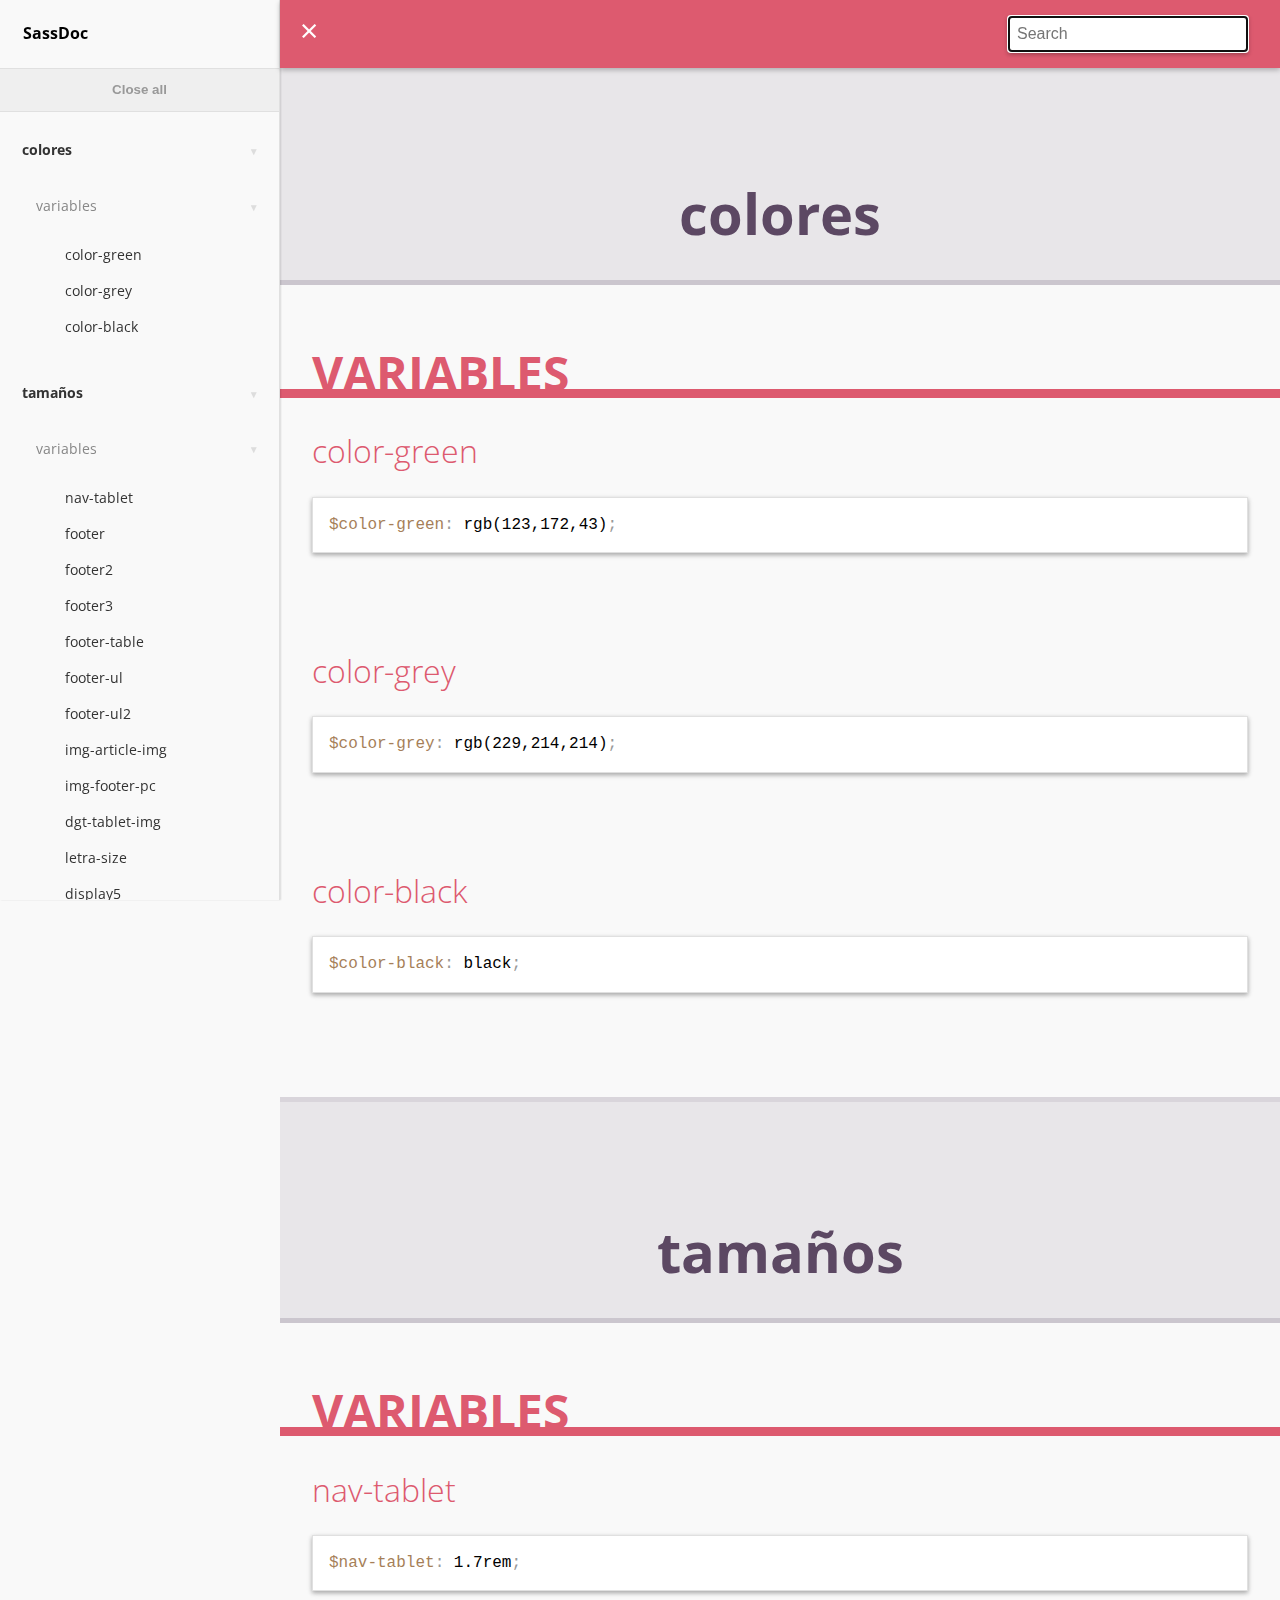
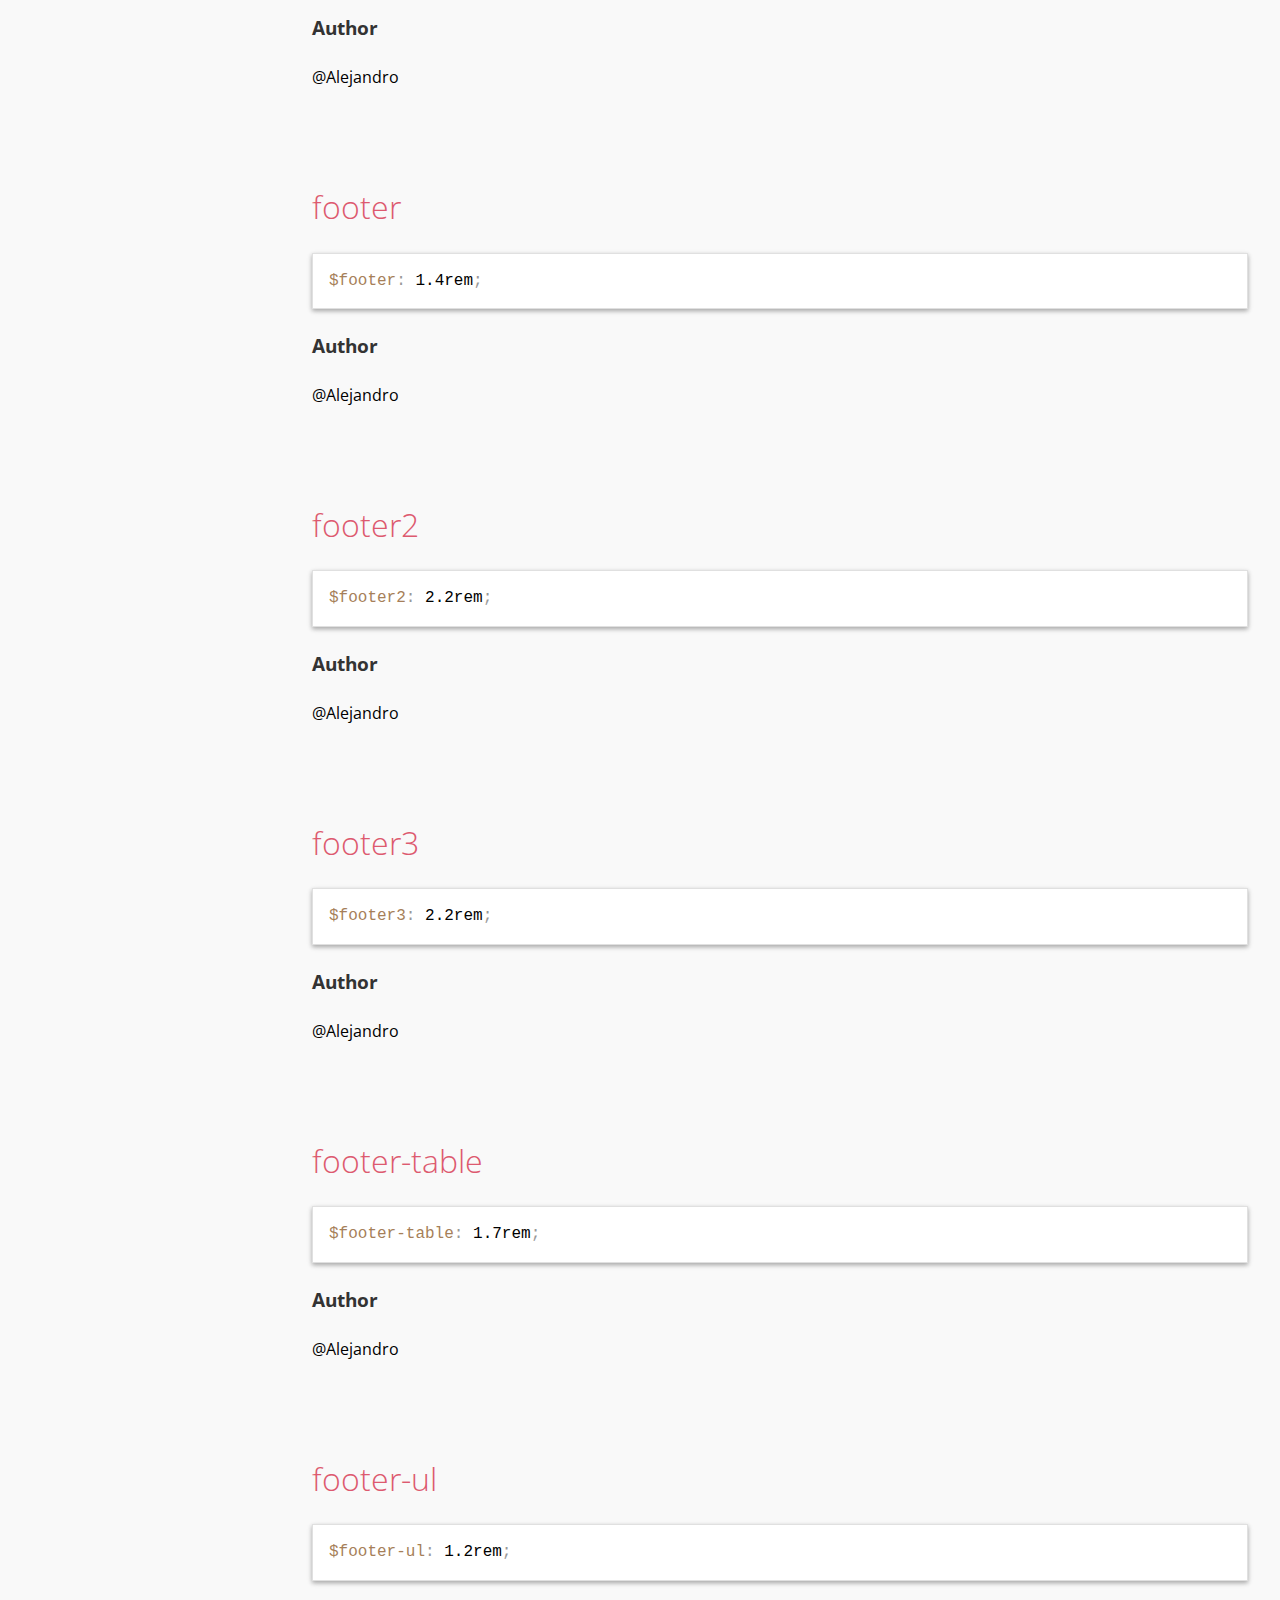
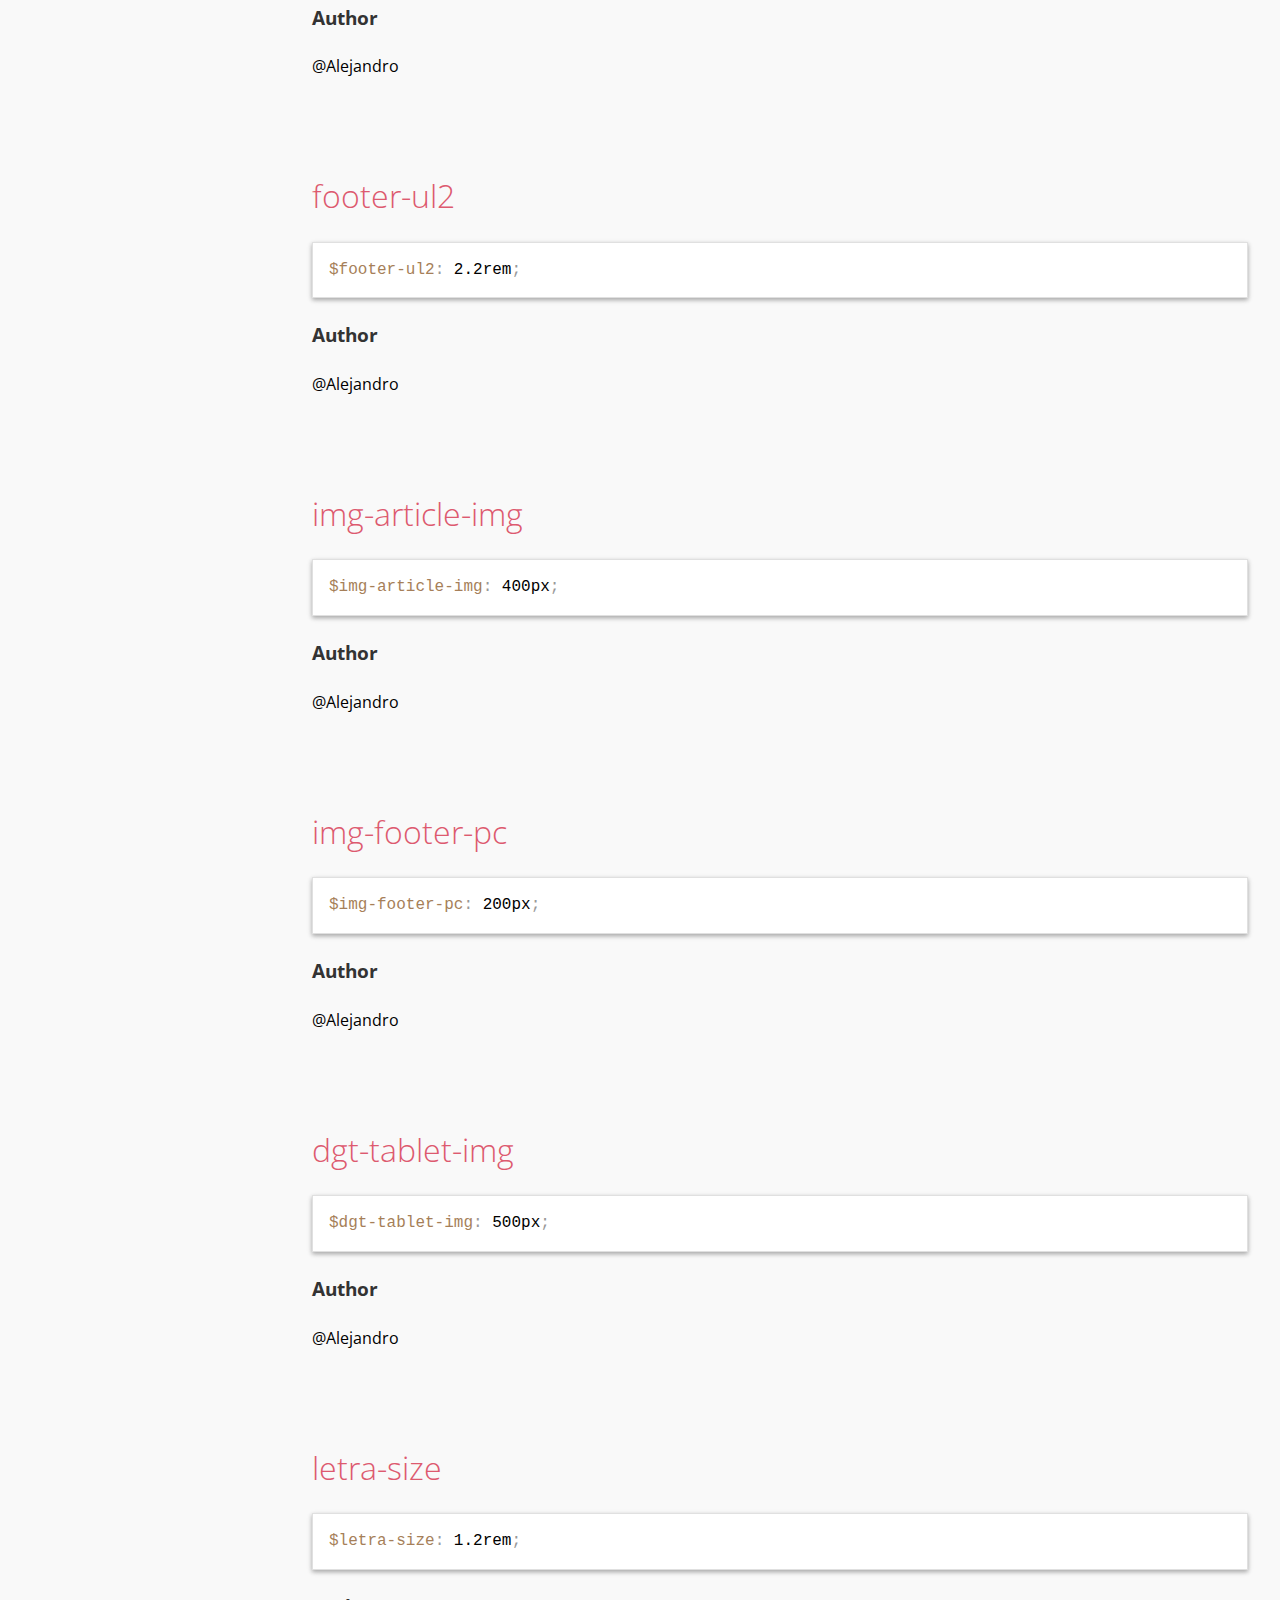
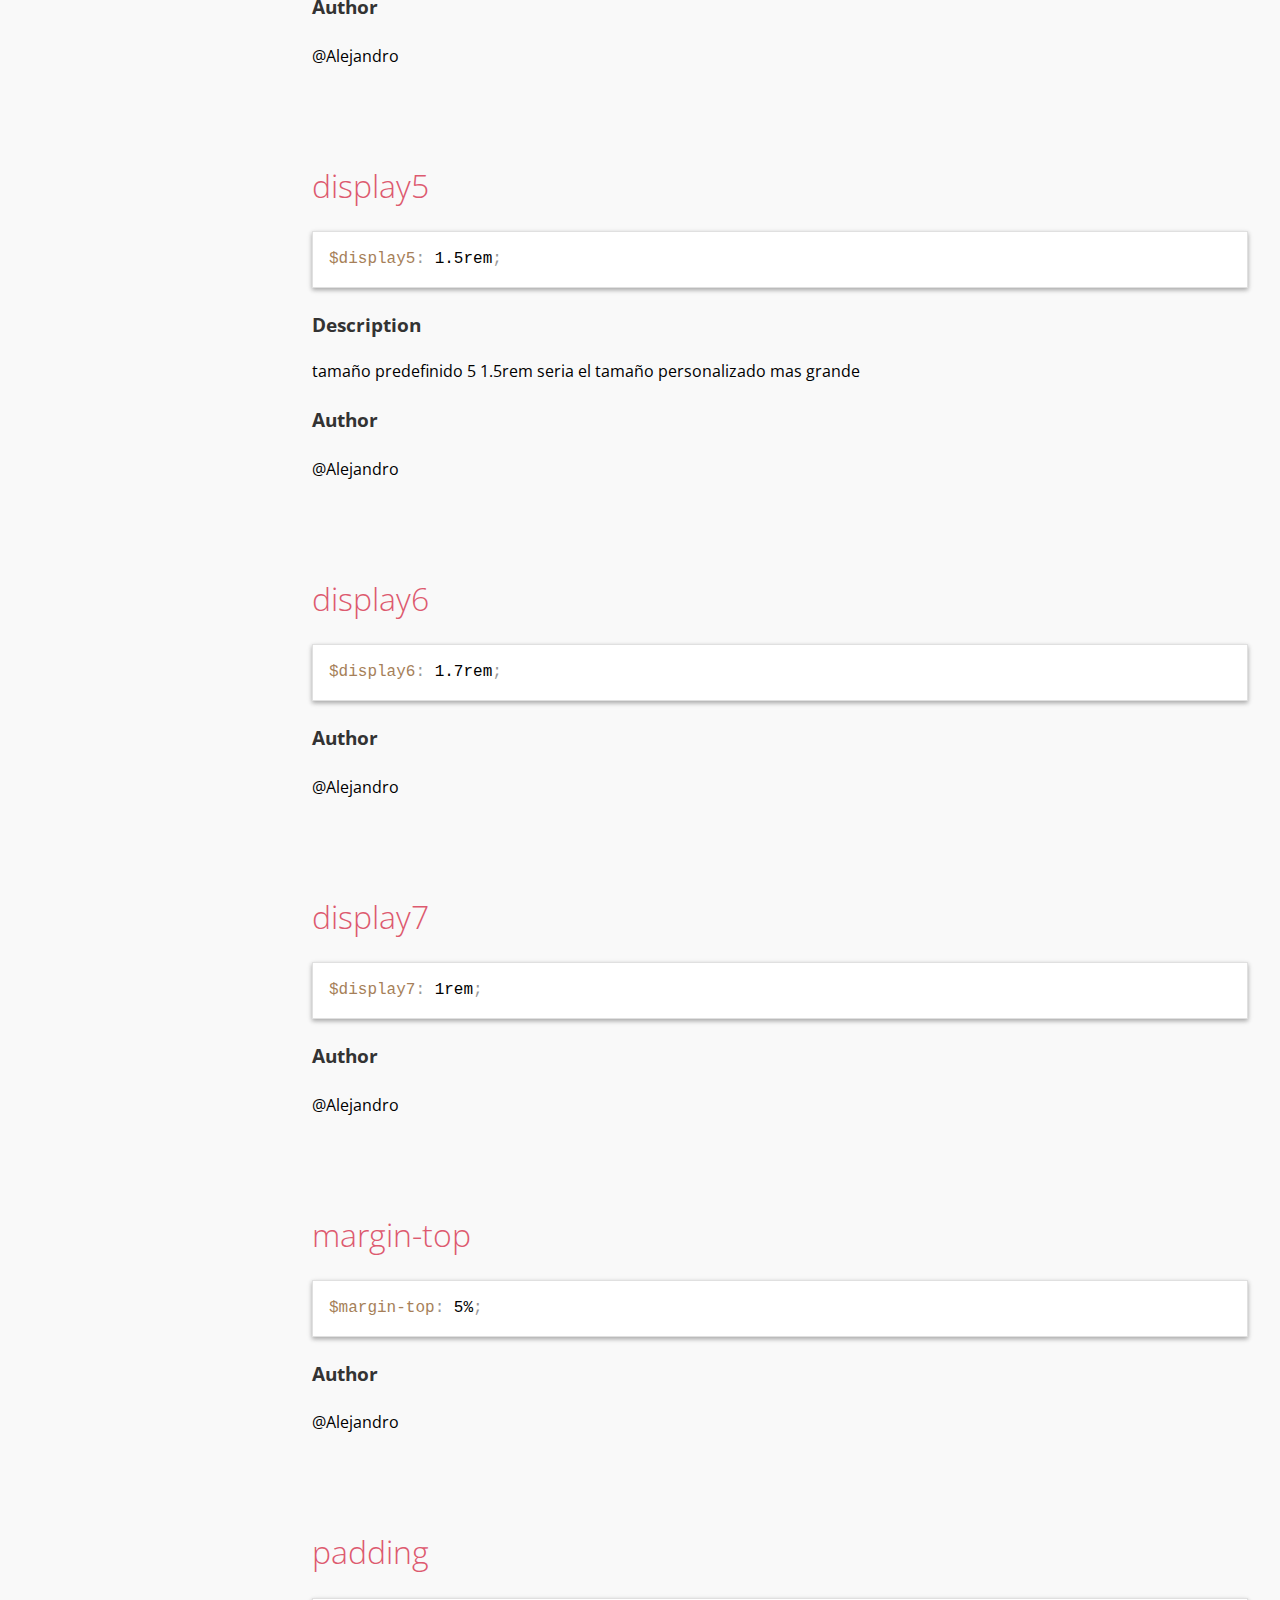
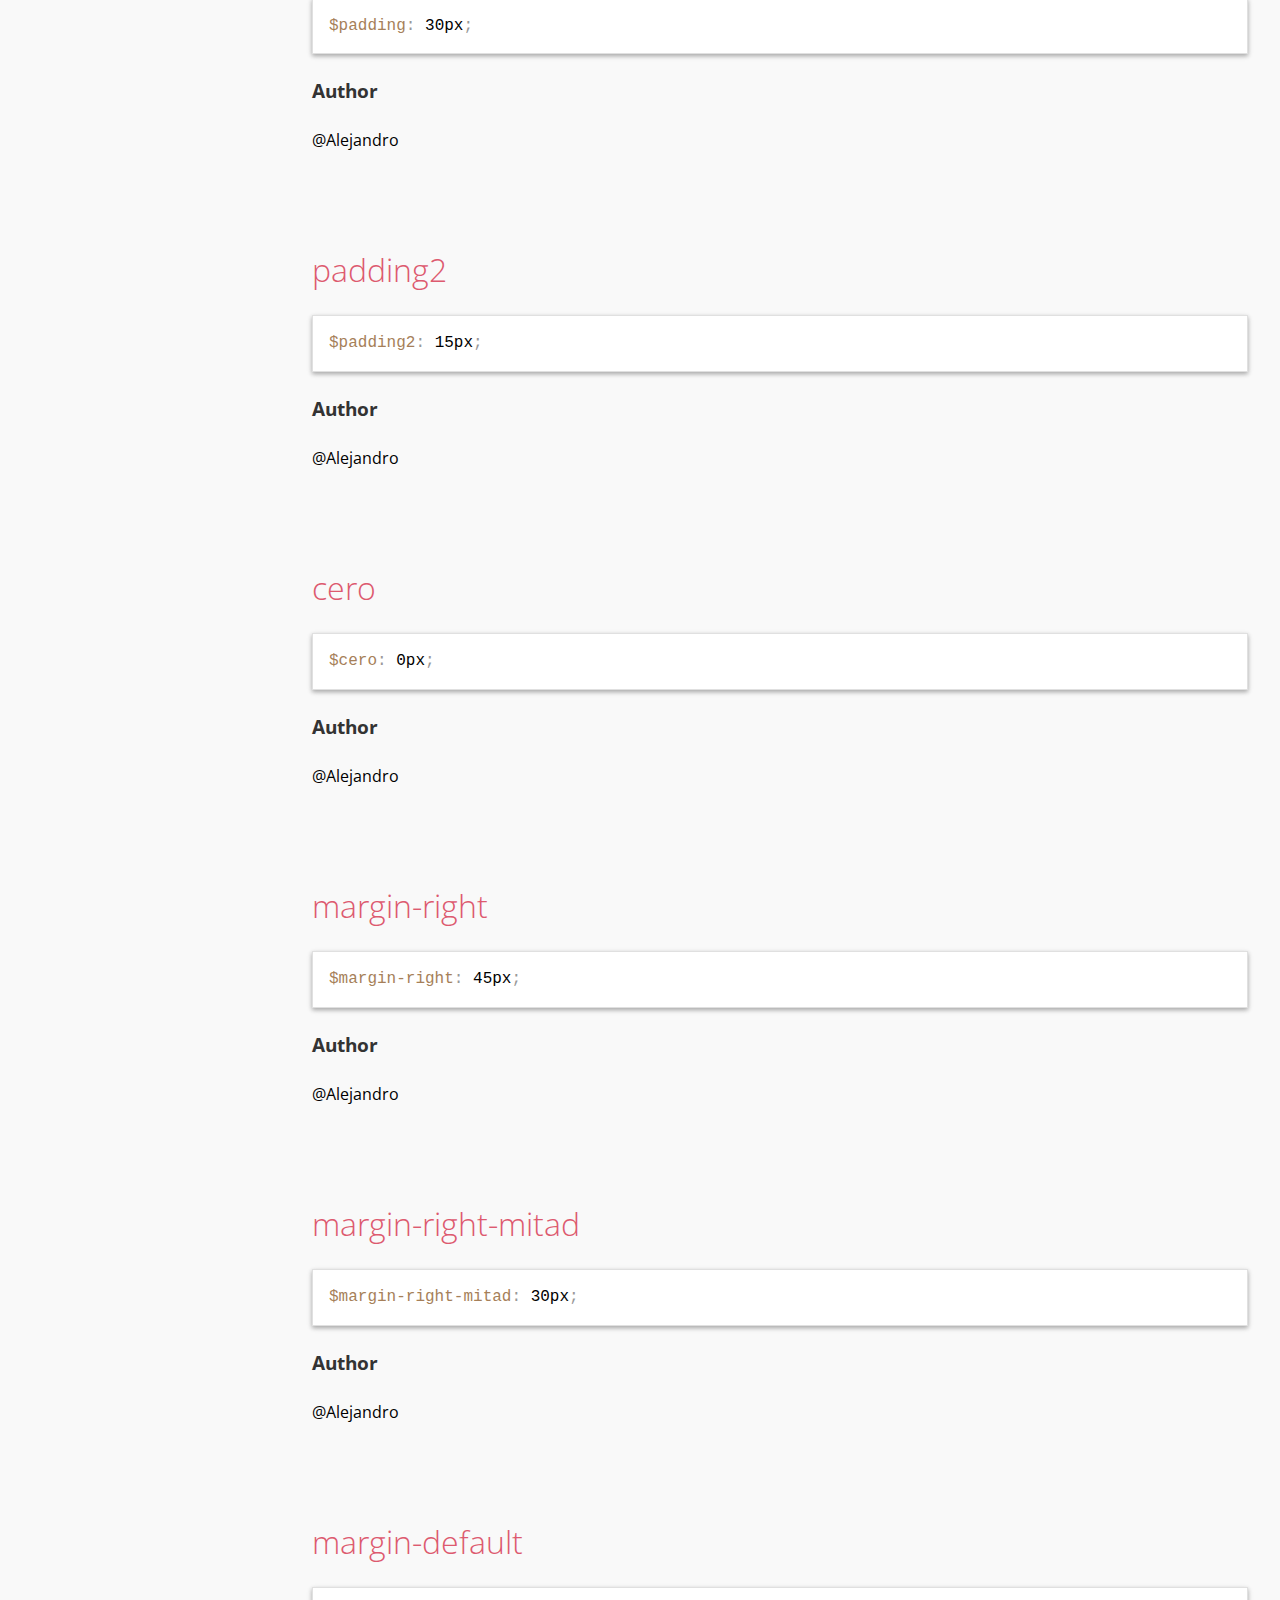
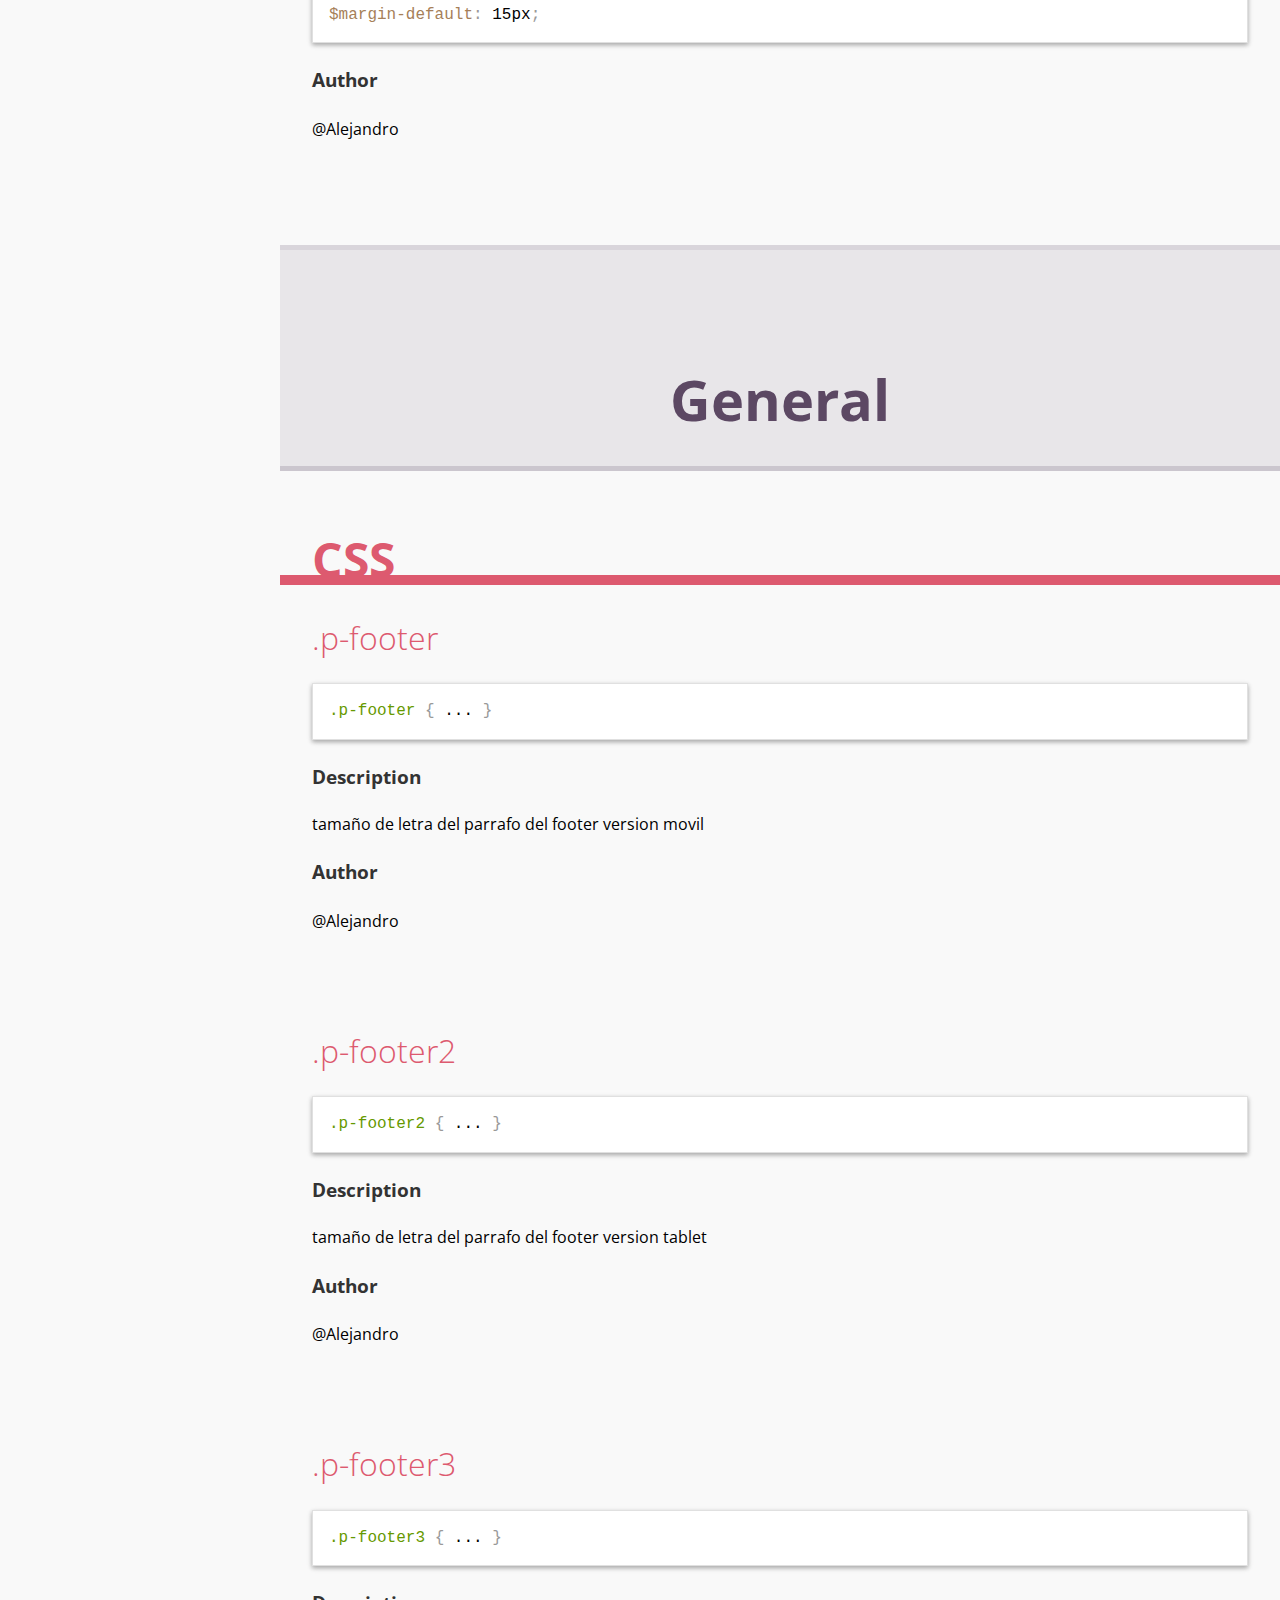
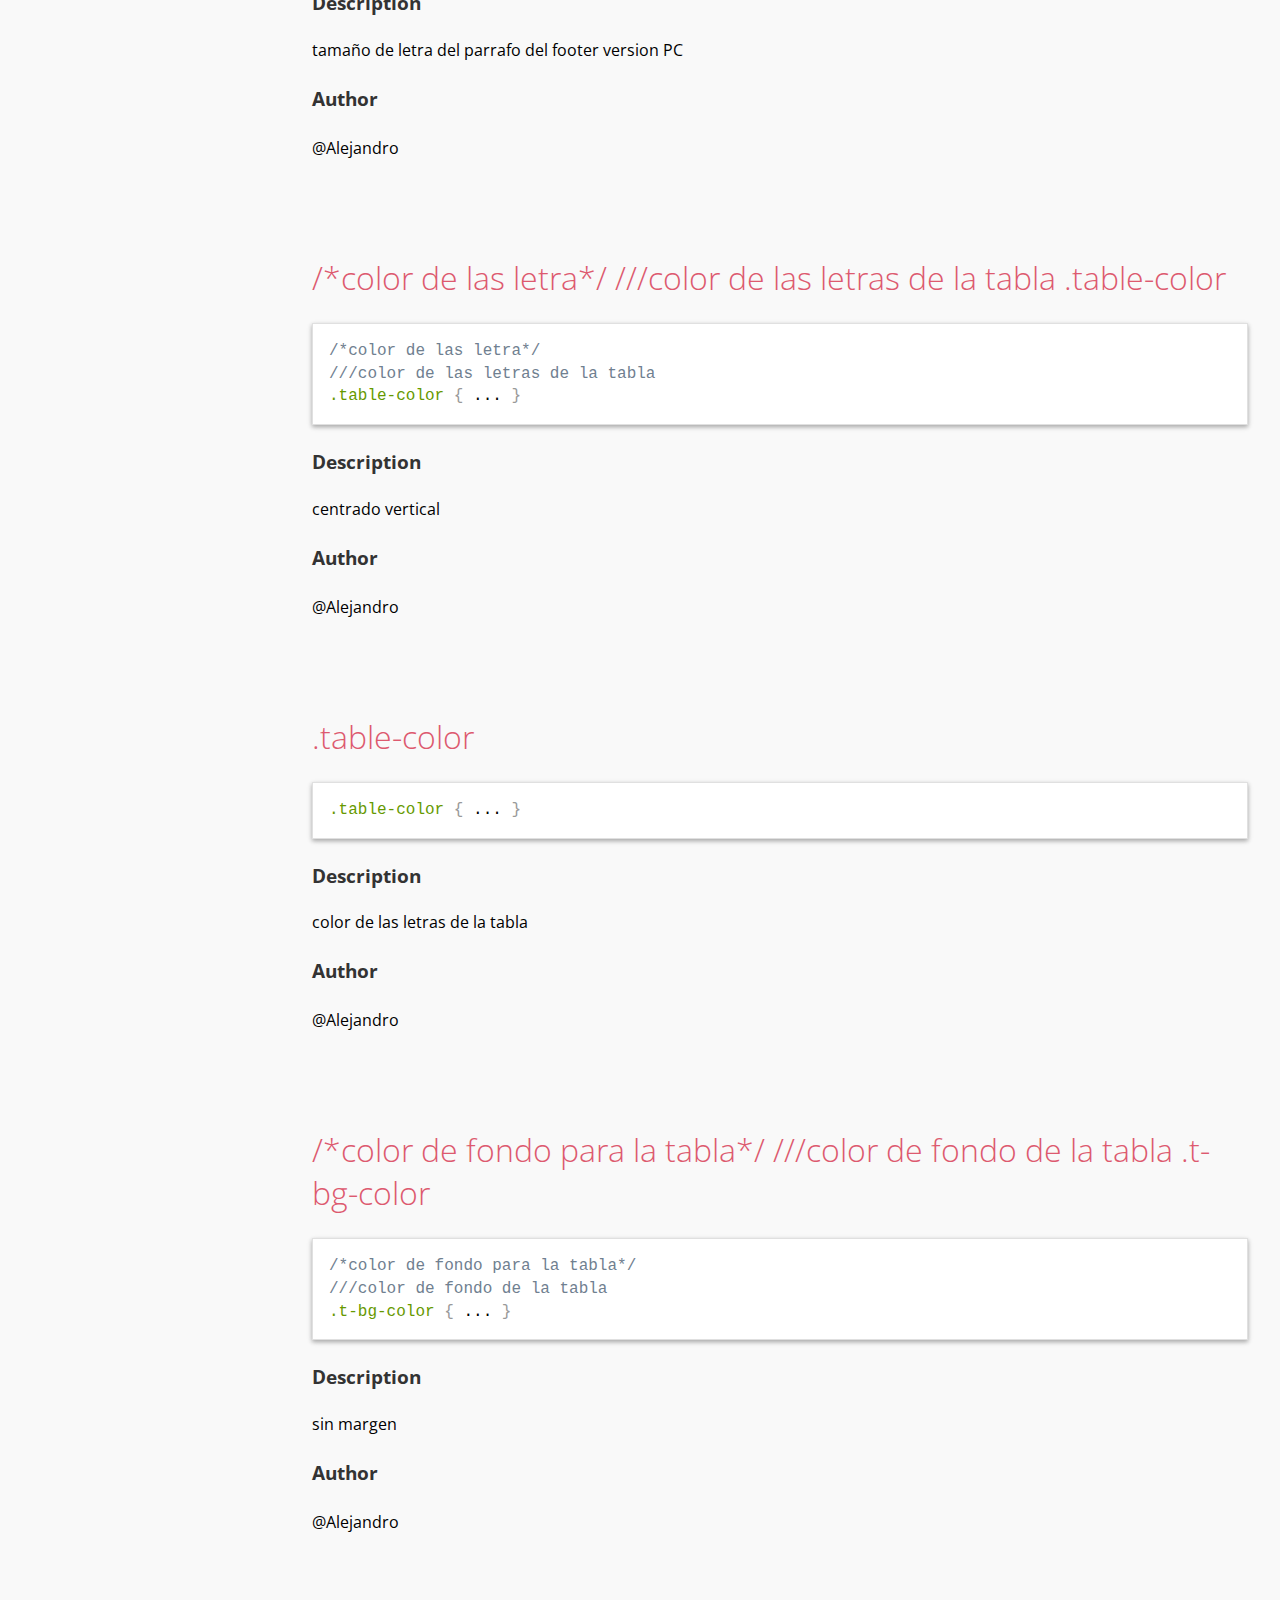
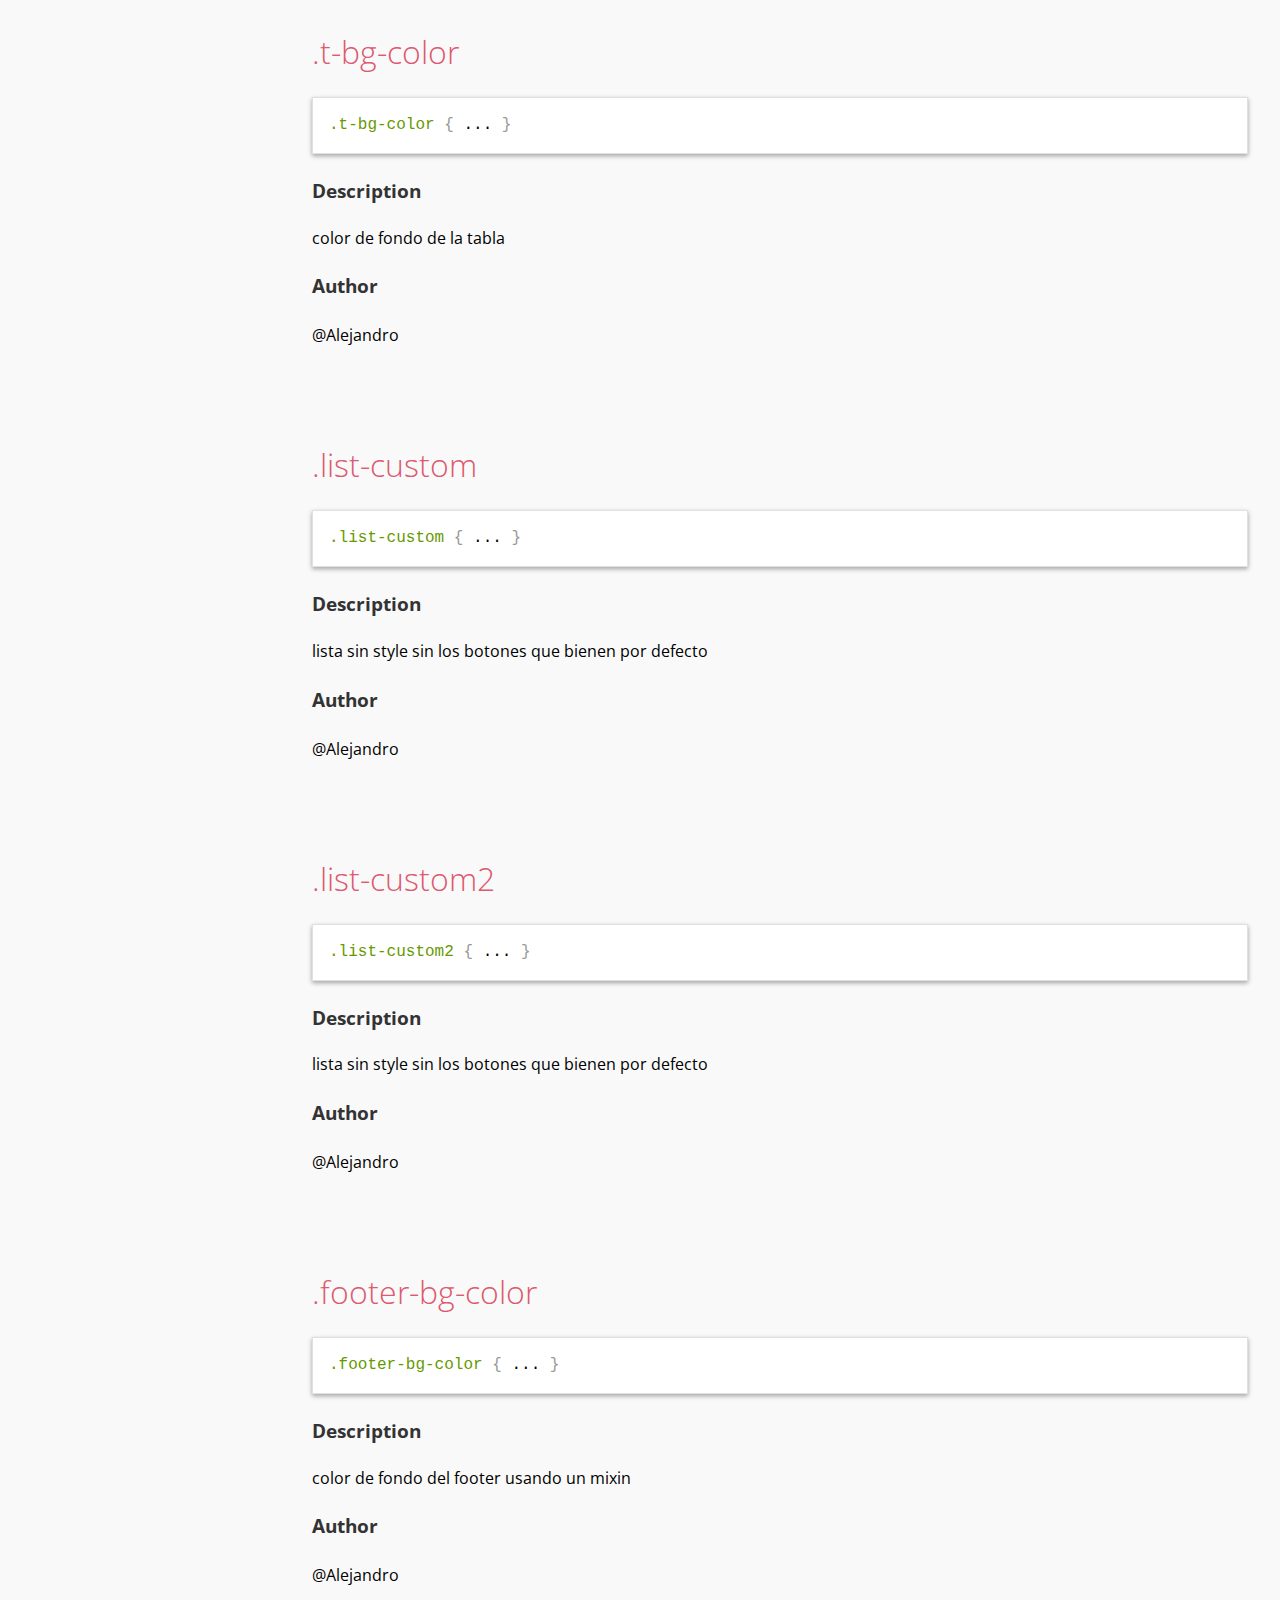
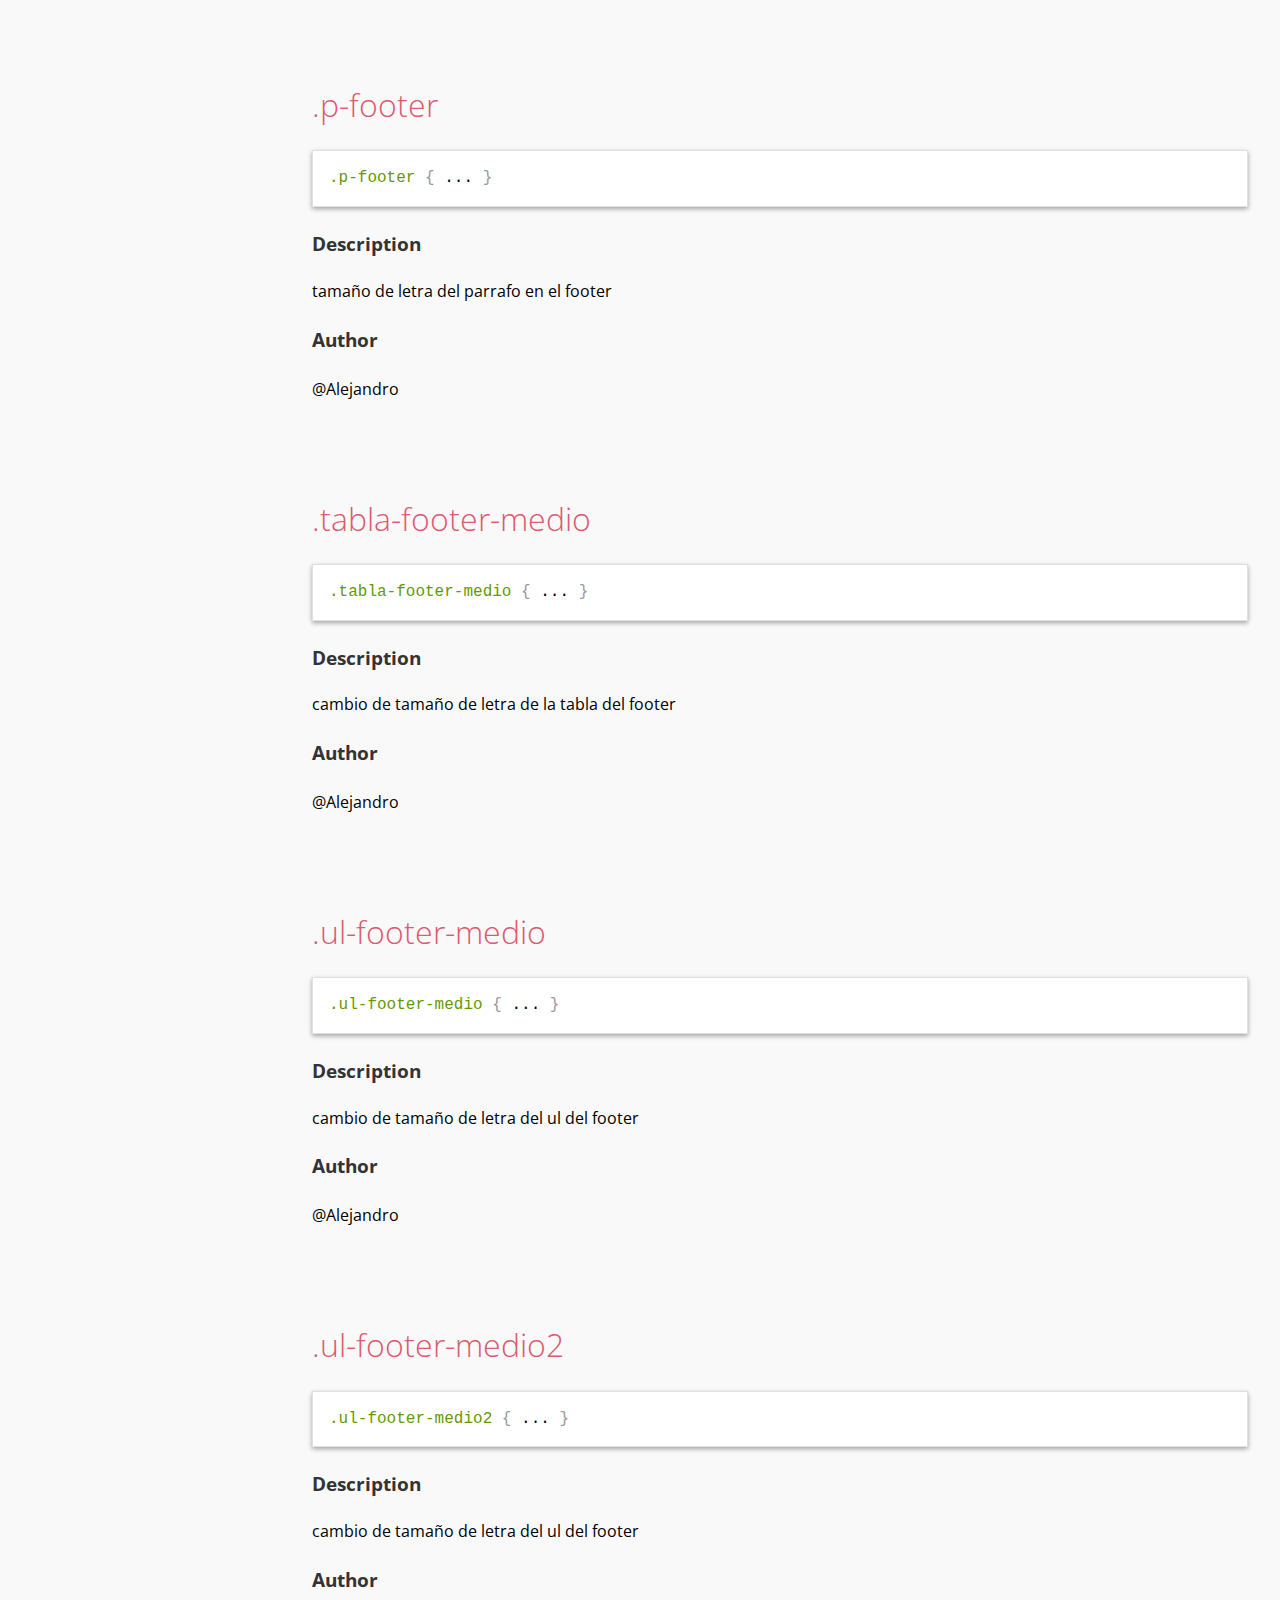
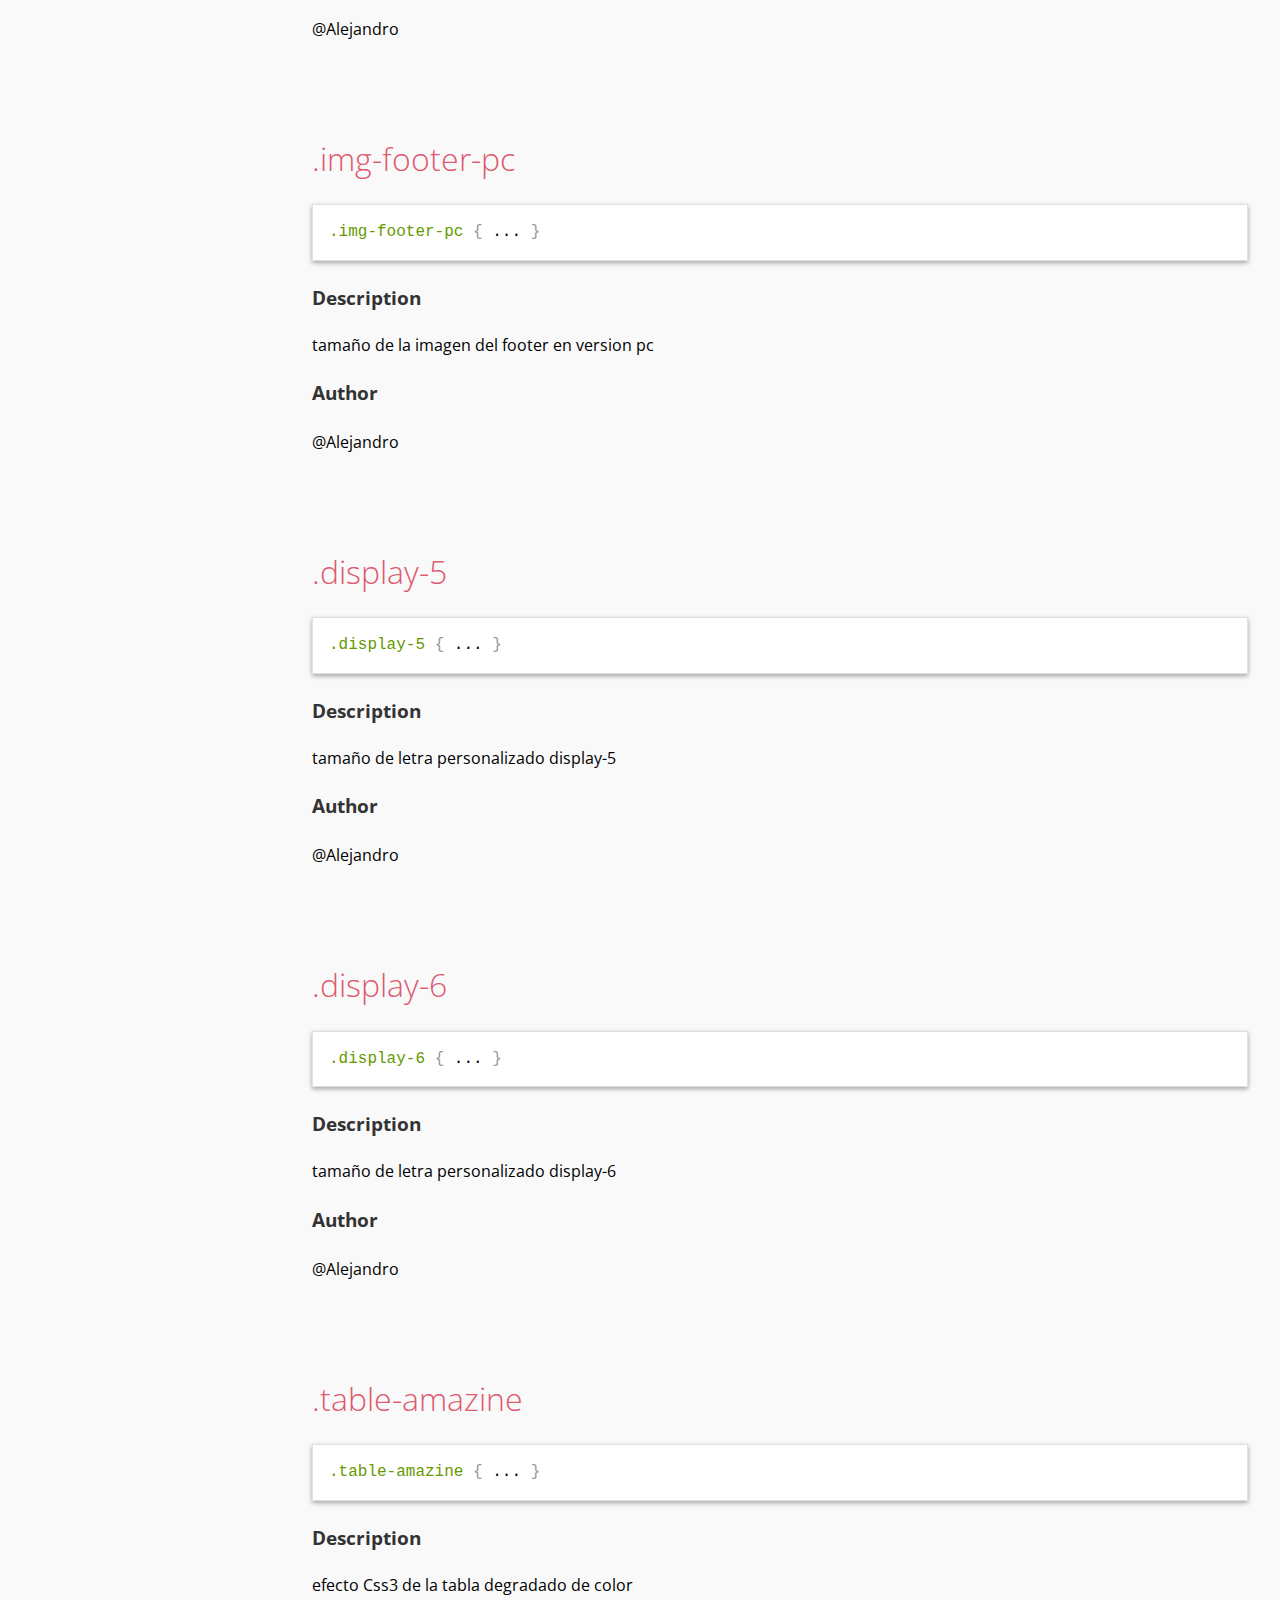
==== Pagina Web/sassdoc/index.html @ b0a85c8c "Add files via upload" ====
<!doctype html><html lang="en"><head><meta charset="utf-8"><title>SassDoc</title><link rel="stylesheet" href="assets/css/main.css"><link href="https://fonts.googleapis.com/css?family=Open+Sans:400,500,700" rel="stylesheet" type="text/css"><meta name="viewport" content="width=device-width"><meta content="IE=edge, chrome=1" http-equiv="X-UA-Compatible"><!-- Open Graph tags --><meta property="og:title" content="SassDoc - SassDoc"><meta property="og:type" content="website"><meta property="og:description" content="Release the docs!"><!-- Thanks to Sass-lang.com for the icons --><link href="assets/images/favicon.png" rel="shortcut icon"></head><body><aside class="sidebar" role="nav"><div class="sidebar__header"><h1 class="sidebar__title">SassDoc</h1></div><div class="sidebar__body"><button type="button" class="btn-toggle js-btn-toggle" data-alt="Open all">Close all</button><p class="sidebar__item sidebar__item--heading" data-slug="colores"><a href="#colores">colores</a></p><div><p class="sidebar__item sidebar__item--sub-heading" data-slug="colores-variable"><a href="#colores-variable">variables</a></p><ul class="list-unstyled"><li class="sidebar__item sassdoc__item" data-group="colores" data-name="color-green" data-type="variable"><a href="#colores-variable-color-green">color-green</a></li><li class="sidebar__item sassdoc__item" data-group="colores" data-name="color-grey" data-type="variable"><a href="#colores-variable-color-grey">color-grey</a></li><li class="sidebar__item sassdoc__item" data-group="colores" data-name="color-black" data-type="variable"><a href="#colores-variable-color-black">color-black</a></li></ul></div><p class="sidebar__item sidebar__item--heading" data-slug="tamaños"><a href="#tamaños">tamaños</a></p><div><p class="sidebar__item sidebar__item--sub-heading" data-slug="tamaños-variable"><a href="#tamaños-variable">variables</a></p><ul class="list-unstyled"><li class="sidebar__item sassdoc__item" data-group="tamaños" data-name="nav-tablet" data-type="variable"><a href="#tamaños-variable-nav-tablet">nav-tablet</a></li><li class="sidebar__item sassdoc__item" data-group="tamaños" data-name="footer" data-type="variable"><a href="#tamaños-variable-footer">footer</a></li><li class="sidebar__item sassdoc__item" data-group="tamaños" data-name="footer2" data-type="variable"><a href="#tamaños-variable-footer2">footer2</a></li><li class="sidebar__item sassdoc__item" data-group="tamaños" data-name="footer3" data-type="variable"><a href="#tamaños-variable-footer3">footer3</a></li><li class="sidebar__item sassdoc__item" data-group="tamaños" data-name="footer-table" data-type="variable"><a href="#tamaños-variable-footer-table">footer-table</a></li><li class="sidebar__item sassdoc__item" data-group="tamaños" data-name="footer-ul" data-type="variable"><a href="#tamaños-variable-footer-ul">footer-ul</a></li><li class="sidebar__item sassdoc__item" data-group="tamaños" data-name="footer-ul2" data-type="variable"><a href="#tamaños-variable-footer-ul2">footer-ul2</a></li><li class="sidebar__item sassdoc__item" data-group="tamaños" data-name="img-article-img" data-type="variable"><a href="#tamaños-variable-img-article-img">img-article-img</a></li><li class="sidebar__item sassdoc__item" data-group="tamaños" data-name="img-footer-pc" data-type="variable"><a href="#tamaños-variable-img-footer-pc">img-footer-pc</a></li><li class="sidebar__item sassdoc__item" data-group="tamaños" data-name="dgt-tablet-img" data-type="variable"><a href="#tamaños-variable-dgt-tablet-img">dgt-tablet-img</a></li><li class="sidebar__item sassdoc__item" data-group="tamaños" data-name="letra-size" data-type="variable"><a href="#tamaños-variable-letra-size">letra-size</a></li><li class="sidebar__item sassdoc__item" data-group="tamaños" data-name="display5" data-type="variable"><a href="#tamaños-variable-display5">display5</a></li><li class="sidebar__item sassdoc__item" data-group="tamaños" data-name="display6" data-type="variable"><a href="#tamaños-variable-display6">display6</a></li><li class="sidebar__item sassdoc__item" data-group="tamaños" data-name="display7" data-type="variable"><a href="#tamaños-variable-display7">display7</a></li><li class="sidebar__item sassdoc__item" data-group="tamaños" data-name="margin-top" data-type="variable"><a href="#tamaños-variable-margin-top">margin-top</a></li><li class="sidebar__item sassdoc__item" data-group="tamaños" data-name="padding" data-type="variable"><a href="#tamaños-variable-padding">padding</a></li><li class="sidebar__item sassdoc__item" data-group="tamaños" data-name="padding2" data-type="variable"><a href="#tamaños-variable-padding2">padding2</a></li><li class="sidebar__item sassdoc__item" data-group="tamaños" data-name="cero" data-type="variable"><a href="#tamaños-variable-cero">cero</a></li><li class="sidebar__item sassdoc__item" data-group="tamaños" data-name="margin-right" data-type="variable"><a href="#tamaños-variable-margin-right">margin-right</a></li><li class="sidebar__item sassdoc__item" data-group="tamaños" data-name="margin-right-mitad" data-type="variable"><a href="#tamaños-variable-margin-right-mitad">margin-right-mitad</a></li><li class="sidebar__item sassdoc__item" data-group="tamaños" data-name="margin-default" data-type="variable"><a href="#tamaños-variable-margin-default">margin-default</a></li></ul></div><p class="sidebar__item sidebar__item--heading" data-slug="undefined"><a href="#undefined">General</a></p><div><p class="sidebar__item sidebar__item--sub-heading" data-slug="undefined-css"><a href="#undefined-css">css</a></p><ul class="list-unstyled"><li class="sidebar__item sassdoc__item" data-group="undefined" data-name=".p-footer" data-type="css"><a href="#undefined-css-.p-footer">.p-footer</a></li><li class="sidebar__item sassdoc__item" data-group="undefined" data-name=".p-footer2" data-type="css"><a href="#undefined-css-.p-footer2">.p-footer2</a></li><li class="sidebar__item sassdoc__item" data-group="undefined" data-name=".p-footer3" data-type="css"><a href="#undefined-css-.p-footer3">.p-footer3</a></li><li class="sidebar__item sassdoc__item" data-group="undefined" data-name="/*color de las letra*/
///color de las letras de la tabla
.table-color" data-type="css"><a href="#undefined-css-/*color de las letra*/
///color de las letras de la tabla
.table-color">/*color de las letra*/ ///color de las letras de la tabla .table-color</a></li><li class="sidebar__item sassdoc__item" data-group="undefined" data-name=".table-color" data-type="css"><a href="#undefined-css-.table-color">.table-color</a></li><li class="sidebar__item sassdoc__item" data-group="undefined" data-name="/*color de fondo para la tabla*/
///color de fondo de la tabla
.t-bg-color" data-type="css"><a href="#undefined-css-/*color de fondo para la tabla*/
///color de fondo de la tabla
.t-bg-color">/*color de fondo para la tabla*/ ///color de fondo de la tabla .t-bg-color</a></li><li class="sidebar__item sassdoc__item" data-group="undefined" data-name=".t-bg-color" data-type="css"><a href="#undefined-css-.t-bg-color">.t-bg-color</a></li><li class="sidebar__item sassdoc__item" data-group="undefined" data-name=".list-custom" data-type="css"><a href="#undefined-css-.list-custom">.list-custom</a></li><li class="sidebar__item sassdoc__item" data-group="undefined" data-name=".list-custom2" data-type="css"><a href="#undefined-css-.list-custom2">.list-custom2</a></li><li class="sidebar__item sassdoc__item" data-group="undefined" data-name=".footer-bg-color" data-type="css"><a href="#undefined-css-.footer-bg-color">.footer-bg-color</a></li><li class="sidebar__item sassdoc__item" data-group="undefined" data-name=".p-footer" data-type="css"><a href="#undefined-css-.p-footer">.p-footer</a></li><li class="sidebar__item sassdoc__item" data-group="undefined" data-name=".tabla-footer-medio" data-type="css"><a href="#undefined-css-.tabla-footer-medio">.tabla-footer-medio</a></li><li class="sidebar__item sassdoc__item" data-group="undefined" data-name=".ul-footer-medio" data-type="css"><a href="#undefined-css-.ul-footer-medio">.ul-footer-medio</a></li><li class="sidebar__item sassdoc__item" data-group="undefined" data-name=".ul-footer-medio2" data-type="css"><a href="#undefined-css-.ul-footer-medio2">.ul-footer-medio2</a></li><li class="sidebar__item sassdoc__item" data-group="undefined" data-name=".img-footer-pc" data-type="css"><a href="#undefined-css-.img-footer-pc">.img-footer-pc</a></li><li class="sidebar__item sassdoc__item" data-group="undefined" data-name=".display-5" data-type="css"><a href="#undefined-css-.display-5">.display-5</a></li><li class="sidebar__item sassdoc__item" data-group="undefined" data-name=".display-6" data-type="css"><a href="#undefined-css-.display-6">.display-6</a></li><li class="sidebar__item sassdoc__item" data-group="undefined" data-name=".table-amazine" data-type="css"><a href="#undefined-css-.table-amazine">.table-amazine</a></li><li class="sidebar__item sassdoc__item" data-group="undefined" data-name="a.color" data-type="css"><a href="#undefined-css-a.color">a.color</a></li><li class="sidebar__item sassdoc__item" data-group="undefined" data-name=".sin-padding" data-type="css"><a href="#undefined-css-.sin-padding">.sin-padding</a></li><li class="sidebar__item sassdoc__item" data-group="undefined" data-name=".con-padding" data-type="css"><a href="#undefined-css-.con-padding">.con-padding</a></li><li class="sidebar__item sassdoc__item" data-group="undefined" data-name="body" data-type="css"><a href="#undefined-css-body">body</a></li><li class="sidebar__item sassdoc__item" data-group="undefined" data-name=".img-article-pc" data-type="css"><a href="#undefined-css-.img-article-pc">.img-article-pc</a></li><li class="sidebar__item sassdoc__item" data-group="undefined" data-name=".dgt-tablet-img" data-type="css"><a href="#undefined-css-.dgt-tablet-img">.dgt-tablet-img</a></li><li class="sidebar__item sassdoc__item" data-group="undefined" data-name="section &gt; div &gt; h1" data-type="css"><a href="#undefined-css-section &gt; div &gt; h1">section &gt; div &gt; h1</a></li><li class="sidebar__item sassdoc__item" data-group="undefined" data-name="section &gt; div &gt; h3" data-type="css"><a href="#undefined-css-section &gt; div &gt; h3">section &gt; div &gt; h3</a></li><li class="sidebar__item sassdoc__item" data-group="undefined" data-name="a" data-type="css"><a href="#undefined-css-a">a</a></li><li class="sidebar__item sassdoc__item" data-group="undefined" data-name=".margin-top" data-type="css"><a href="#undefined-css-.margin-top">.margin-top</a></li><li class="sidebar__item sassdoc__item" data-group="undefined" data-name=".con-padding2" data-type="css"><a href="#undefined-css-.con-padding2">.con-padding2</a></li><li class="sidebar__item sassdoc__item" data-group="undefined" data-name=".sin-padding-right" data-type="css"><a href="#undefined-css-.sin-padding-right">.sin-padding-right</a></li><li class="sidebar__item sassdoc__item" data-group="undefined" data-name=".sin-margin" data-type="css"><a href="#undefined-css-.sin-margin">.sin-margin</a></li><li class="sidebar__item sassdoc__item" data-group="undefined" data-name=".sin-margin-right" data-type="css"><a href="#undefined-css-.sin-margin-right">.sin-margin-right</a></li><li class="sidebar__item sassdoc__item" data-group="undefined" data-name=".margin-right" data-type="css"><a href="#undefined-css-.margin-right">.margin-right</a></li><li class="sidebar__item sassdoc__item" data-group="undefined" data-name=".margin-right2" data-type="css"><a href="#undefined-css-.margin-right2">.margin-right2</a></li><li class="sidebar__item sassdoc__item" data-group="undefined" data-name=".margin-right-15" data-type="css"><a href="#undefined-css-.margin-right-15">.margin-right-15</a></li><li class="sidebar__item sassdoc__item" data-group="undefined" data-name="div.border:hover" data-type="css"><a href="#undefined-css-div.border:hover">div.border:hover</a></li><li class="sidebar__item sassdoc__item" data-group="undefined" data-name=".margin15" data-type="css"><a href="#undefined-css-.margin15">.margin15</a></li><li class="sidebar__item sassdoc__item" data-group="undefined" data-name=".margin-left" data-type="css"><a href="#undefined-css-.margin-left">.margin-left</a></li><li class="sidebar__item sassdoc__item" data-group="undefined" data-name=".margin-left2" data-type="css"><a href="#undefined-css-.margin-left2">.margin-left2</a></li><li class="sidebar__item sassdoc__item" data-group="undefined" data-name=".display-7" data-type="css"><a href="#undefined-css-.display-7">.display-7</a></li><li class="sidebar__item sassdoc__item" data-group="undefined" data-name=".btn-grey" data-type="css"><a href="#undefined-css-.btn-grey">.btn-grey</a></li><li class="sidebar__item sassdoc__item" data-group="undefined" data-name="#letra-size" data-type="css"><a href="#undefined-css-#letra-size">#letra-size</a></li></ul></div></div></aside><article class="main" role="main"><header class="header" role="banner"><div class="container"><div class="sassdoc__searchbar searchbar"><label for="js-search-input" class="visually-hidden">Search</label><div class="searchbar__form" id="js-search"><input name="search" type="search" class="searchbar__field" autocomplete="off" autofocus id="js-search-input" placeholder="Search"><ul class="searchbar__suggestions" id="js-search-suggestions"></ul></div></div></div></header><section class="main__section"><h1 class="main__heading" id="colores"><div class="container">colores</div></h1><section class="main__sub-section" id="colores-variable"><h2 class="main__heading--secondary"><div class="container">variables</div></h2><section class="main__item container item" id="colores-variable-color-green"><h3 class="item__heading"><a class="item__name" href="#variable-color-green">color-green</a></h3><div class="item__code-wrapper"><pre class="item__code language-scss"><code>$color-green: rgb(123,172,43);</code></pre></div></section><section class="main__item container item" id="colores-variable-color-grey"><h3 class="item__heading"><a class="item__name" href="#variable-color-grey">color-grey</a></h3><div class="item__code-wrapper"><pre class="item__code language-scss"><code>$color-grey: rgb(229,214,214);</code></pre></div></section><section class="main__item container item" id="colores-variable-color-black"><h3 class="item__heading"><a class="item__name" href="#variable-color-black">color-black</a></h3><div class="item__code-wrapper"><pre class="item__code language-scss"><code>$color-black: black;</code></pre></div></section></section></section><section class="main__section"><h1 class="main__heading" id="tamaños"><div class="container">tamaños</div></h1><section class="main__sub-section" id="tamaños-variable"><h2 class="main__heading--secondary"><div class="container">variables</div></h2><section class="main__item container item" id="tamaños-variable-nav-tablet"><h3 class="item__heading"><a class="item__name" href="#variable-nav-tablet">nav-tablet</a></h3><div class="item__code-wrapper"><pre class="item__code language-scss"><code>$nav-tablet: 1.7rem;</code></pre></div><h3 class="item__sub-heading">Author</h3><ul class="list-unstyled"><li><p>@Alejandro</p></li></ul></section><section class="main__item container item" id="tamaños-variable-footer"><h3 class="item__heading"><a class="item__name" href="#variable-footer">footer</a></h3><div class="item__code-wrapper"><pre class="item__code language-scss"><code>$footer: 1.4rem;</code></pre></div><h3 class="item__sub-heading">Author</h3><ul class="list-unstyled"><li><p>@Alejandro</p></li></ul></section><section class="main__item container item" id="tamaños-variable-footer2"><h3 class="item__heading"><a class="item__name" href="#variable-footer2">footer2</a></h3><div class="item__code-wrapper"><pre class="item__code language-scss"><code>$footer2: 2.2rem;</code></pre></div><h3 class="item__sub-heading">Author</h3><ul class="list-unstyled"><li><p>@Alejandro</p></li></ul></section><section class="main__item container item" id="tamaños-variable-footer3"><h3 class="item__heading"><a class="item__name" href="#variable-footer3">footer3</a></h3><div class="item__code-wrapper"><pre class="item__code language-scss"><code>$footer3: 2.2rem;</code></pre></div><h3 class="item__sub-heading">Author</h3><ul class="list-unstyled"><li><p>@Alejandro</p></li></ul></section><section class="main__item container item" id="tamaños-variable-footer-table"><h3 class="item__heading"><a class="item__name" href="#variable-footer-table">footer-table</a></h3><div class="item__code-wrapper"><pre class="item__code language-scss"><code>$footer-table: 1.7rem;</code></pre></div><h3 class="item__sub-heading">Author</h3><ul class="list-unstyled"><li><p>@Alejandro</p></li></ul></section><section class="main__item container item" id="tamaños-variable-footer-ul"><h3 class="item__heading"><a class="item__name" href="#variable-footer-ul">footer-ul</a></h3><div class="item__code-wrapper"><pre class="item__code language-scss"><code>$footer-ul: 1.2rem;</code></pre></div><h3 class="item__sub-heading">Author</h3><ul class="list-unstyled"><li><p>@Alejandro</p></li></ul></section><section class="main__item container item" id="tamaños-variable-footer-ul2"><h3 class="item__heading"><a class="item__name" href="#variable-footer-ul2">footer-ul2</a></h3><div class="item__code-wrapper"><pre class="item__code language-scss"><code>$footer-ul2: 2.2rem;</code></pre></div><h3 class="item__sub-heading">Author</h3><ul class="list-unstyled"><li><p>@Alejandro</p></li></ul></section><section class="main__item container item" id="tamaños-variable-img-article-img"><h3 class="item__heading"><a class="item__name" href="#variable-img-article-img">img-article-img</a></h3><div class="item__code-wrapper"><pre class="item__code language-scss"><code>$img-article-img: 400px;</code></pre></div><h3 class="item__sub-heading">Author</h3><ul class="list-unstyled"><li><p>@Alejandro</p></li></ul></section><section class="main__item container item" id="tamaños-variable-img-footer-pc"><h3 class="item__heading"><a class="item__name" href="#variable-img-footer-pc">img-footer-pc</a></h3><div class="item__code-wrapper"><pre class="item__code language-scss"><code>$img-footer-pc: 200px;</code></pre></div><h3 class="item__sub-heading">Author</h3><ul class="list-unstyled"><li><p>@Alejandro</p></li></ul></section><section class="main__item container item" id="tamaños-variable-dgt-tablet-img"><h3 class="item__heading"><a class="item__name" href="#variable-dgt-tablet-img">dgt-tablet-img</a></h3><div class="item__code-wrapper"><pre class="item__code language-scss"><code>$dgt-tablet-img: 500px;</code></pre></div><h3 class="item__sub-heading">Author</h3><ul class="list-unstyled"><li><p>@Alejandro</p></li></ul></section><section class="main__item container item" id="tamaños-variable-letra-size"><h3 class="item__heading"><a class="item__name" href="#variable-letra-size">letra-size</a></h3><div class="item__code-wrapper"><pre class="item__code language-scss"><code>$letra-size: 1.2rem;</code></pre></div><h3 class="item__sub-heading">Author</h3><ul class="list-unstyled"><li><p>@Alejandro</p></li></ul></section><section class="main__item container item" id="tamaños-variable-display5"><h3 class="item__heading"><a class="item__name" href="#variable-display5">display5</a></h3><div class="item__code-wrapper"><pre class="item__code language-scss"><code>$display5: 1.5rem;</code></pre></div><h3 class="item__sub-heading">Description</h3><div class="item__description"><p>tamaño predefinido 5 1.5rem seria el tamaño personalizado mas grande</p></div><h3 class="item__sub-heading">Author</h3><ul class="list-unstyled"><li><p>@Alejandro</p></li></ul></section><section class="main__item container item" id="tamaños-variable-display6"><h3 class="item__heading"><a class="item__name" href="#variable-display6">display6</a></h3><div class="item__code-wrapper"><pre class="item__code language-scss"><code>$display6: 1.7rem;</code></pre></div><h3 class="item__sub-heading">Author</h3><ul class="list-unstyled"><li><p>@Alejandro</p></li></ul></section><section class="main__item container item" id="tamaños-variable-display7"><h3 class="item__heading"><a class="item__name" href="#variable-display7">display7</a></h3><div class="item__code-wrapper"><pre class="item__code language-scss"><code>$display7: 1rem;</code></pre></div><h3 class="item__sub-heading">Author</h3><ul class="list-unstyled"><li><p>@Alejandro</p></li></ul></section><section class="main__item container item" id="tamaños-variable-margin-top"><h3 class="item__heading"><a class="item__name" href="#variable-margin-top">margin-top</a></h3><div class="item__code-wrapper"><pre class="item__code language-scss"><code>$margin-top: 5%;</code></pre></div><h3 class="item__sub-heading">Author</h3><ul class="list-unstyled"><li><p>@Alejandro</p></li></ul></section><section class="main__item container item" id="tamaños-variable-padding"><h3 class="item__heading"><a class="item__name" href="#variable-padding">padding</a></h3><div class="item__code-wrapper"><pre class="item__code language-scss"><code>$padding: 30px;</code></pre></div><h3 class="item__sub-heading">Author</h3><ul class="list-unstyled"><li><p>@Alejandro</p></li></ul></section><section class="main__item container item" id="tamaños-variable-padding2"><h3 class="item__heading"><a class="item__name" href="#variable-padding2">padding2</a></h3><div class="item__code-wrapper"><pre class="item__code language-scss"><code>$padding2: 15px;</code></pre></div><h3 class="item__sub-heading">Author</h3><ul class="list-unstyled"><li><p>@Alejandro</p></li></ul></section><section class="main__item container item" id="tamaños-variable-cero"><h3 class="item__heading"><a class="item__name" href="#variable-cero">cero</a></h3><div class="item__code-wrapper"><pre class="item__code language-scss"><code>$cero: 0px;</code></pre></div><h3 class="item__sub-heading">Author</h3><ul class="list-unstyled"><li><p>@Alejandro</p></li></ul></section><section class="main__item container item" id="tamaños-variable-margin-right"><h3 class="item__heading"><a class="item__name" href="#variable-margin-right">margin-right</a></h3><div class="item__code-wrapper"><pre class="item__code language-scss"><code>$margin-right: 45px;</code></pre></div><h3 class="item__sub-heading">Author</h3><ul class="list-unstyled"><li><p>@Alejandro</p></li></ul></section><section class="main__item container item" id="tamaños-variable-margin-right-mitad"><h3 class="item__heading"><a class="item__name" href="#variable-margin-right-mitad">margin-right-mitad</a></h3><div class="item__code-wrapper"><pre class="item__code language-scss"><code>$margin-right-mitad: 30px;</code></pre></div><h3 class="item__sub-heading">Author</h3><ul class="list-unstyled"><li><p>@Alejandro</p></li></ul></section><section class="main__item container item" id="tamaños-variable-margin-default"><h3 class="item__heading"><a class="item__name" href="#variable-margin-default">margin-default</a></h3><div class="item__code-wrapper"><pre class="item__code language-scss"><code>$margin-default: 15px;</code></pre></div><h3 class="item__sub-heading">Author</h3><ul class="list-unstyled"><li><p>@Alejandro</p></li></ul></section></section></section><section class="main__section"><h1 class="main__heading" id="undefined"><div class="container">General</div></h1><section class="main__sub-section" id="undefined-css"><h2 class="main__heading--secondary"><div class="container">css</div></h2><section class="main__item container item" id="undefined-css-.p-footer"><h3 class="item__heading"><a class="item__name" href="#css-.p-footer">.p-footer</a></h3><div class="item__code-wrapper"><pre class="item__code item__code--togglable language-scss" data-current-state="collapsed" data-expanded="<code>.p-footer {
  font-size: $letra-contactos;
}</code>" data-collapsed=".p-footer { ... }"><code>.p-footer { ... }</code></pre></div><h3 class="item__sub-heading">Description</h3><div class="item__description"><p>tamaño de letra del parrafo del footer version movil</p></div><h3 class="item__sub-heading">Author</h3><ul class="list-unstyled"><li><p>@Alejandro</p></li></ul></section><section class="main__item container item" id="undefined-css-.p-footer2"><h3 class="item__heading"><a class="item__name" href="#css-.p-footer2">.p-footer2</a></h3><div class="item__code-wrapper"><pre class="item__code item__code--togglable language-scss" data-current-state="collapsed" data-expanded="<code>.p-footer2 {
  font-size: $footer2;
}</code>" data-collapsed=".p-footer2 { ... }"><code>.p-footer2 { ... }</code></pre></div><h3 class="item__sub-heading">Description</h3><div class="item__description"><p>tamaño de letra del parrafo del footer version tablet</p></div><h3 class="item__sub-heading">Author</h3><ul class="list-unstyled"><li><p>@Alejandro</p></li></ul></section><section class="main__item container item" id="undefined-css-.p-footer3"><h3 class="item__heading"><a class="item__name" href="#css-.p-footer3">.p-footer3</a></h3><div class="item__code-wrapper"><pre class="item__code item__code--togglable language-scss" data-current-state="collapsed" data-expanded="<code>.p-footer3 {
  font-size: $footer3;
}</code>" data-collapsed=".p-footer3 { ... }"><code>.p-footer3 { ... }</code></pre></div><h3 class="item__sub-heading">Description</h3><div class="item__description"><p>tamaño de letra del parrafo del footer version PC</p></div><h3 class="item__sub-heading">Author</h3><ul class="list-unstyled"><li><p>@Alejandro</p></li></ul></section><section class="main__item container item" id="undefined-css-/*color de las letra*/
///color de las letras de la tabla
.table-color"><h3 class="item__heading"><a class="item__name" href="#css-/*color de las letra*/
///color de las letras de la tabla
.table-color">/*color de las letra*/ ///color de las letras de la tabla .table-color</a></h3><div class="item__code-wrapper"><pre class="item__code item__code--togglable language-scss" data-current-state="collapsed" data-expanded="<code>/*color de las letra*/
///color de las letras de la tabla
.table-color {
  @include bg-color($color-green);
    color: $color-black;
}</code>" data-collapsed="/*color de las letra*/
///color de las letras de la tabla
.table-color { ... }"><code>/*color de las letra*/
///color de las letras de la tabla
.table-color { ... }</code></pre></div><h3 class="item__sub-heading">Description</h3><div class="item__description"><p>centrado vertical</p></div><h3 class="item__sub-heading">Author</h3><ul class="list-unstyled"><li><p>@Alejandro</p></li></ul></section><section class="main__item container item" id="undefined-css-.table-color"><h3 class="item__heading"><a class="item__name" href="#css-.table-color">.table-color</a></h3><div class="item__code-wrapper"><pre class="item__code item__code--togglable language-scss" data-current-state="collapsed" data-expanded="<code>.table-color {
  @include bg-color($color-green);
    color: $color-black;
}</code>" data-collapsed=".table-color { ... }"><code>.table-color { ... }</code></pre></div><h3 class="item__sub-heading">Description</h3><div class="item__description"><p>color de las letras de la tabla</p></div><h3 class="item__sub-heading">Author</h3><ul class="list-unstyled"><li><p>@Alejandro</p></li></ul></section><section class="main__item container item" id="undefined-css-/*color de fondo para la tabla*/
///color de fondo de la tabla
.t-bg-color"><h3 class="item__heading"><a class="item__name" href="#css-/*color de fondo para la tabla*/
///color de fondo de la tabla
.t-bg-color">/*color de fondo para la tabla*/ ///color de fondo de la tabla .t-bg-color</a></h3><div class="item__code-wrapper"><pre class="item__code item__code--togglable language-scss" data-current-state="collapsed" data-expanded="<code>/*color de fondo para la tabla*/
///color de fondo de la tabla
.t-bg-color {
  @include bg-color($color-green);
}</code>" data-collapsed="/*color de fondo para la tabla*/
///color de fondo de la tabla
.t-bg-color { ... }"><code>/*color de fondo para la tabla*/
///color de fondo de la tabla
.t-bg-color { ... }</code></pre></div><h3 class="item__sub-heading">Description</h3><div class="item__description"><p>sin margen</p></div><h3 class="item__sub-heading">Author</h3><ul class="list-unstyled"><li><p>@Alejandro</p></li></ul></section><section class="main__item container item" id="undefined-css-.t-bg-color"><h3 class="item__heading"><a class="item__name" href="#css-.t-bg-color">.t-bg-color</a></h3><div class="item__code-wrapper"><pre class="item__code item__code--togglable language-scss" data-current-state="collapsed" data-expanded="<code>.t-bg-color {
  @include bg-color($color-green);
}</code>" data-collapsed=".t-bg-color { ... }"><code>.t-bg-color { ... }</code></pre></div><h3 class="item__sub-heading">Description</h3><div class="item__description"><p>color de fondo de la tabla</p></div><h3 class="item__sub-heading">Author</h3><ul class="list-unstyled"><li><p>@Alejandro</p></li></ul></section><section class="main__item container item" id="undefined-css-.list-custom"><h3 class="item__heading"><a class="item__name" href="#css-.list-custom">.list-custom</a></h3><div class="item__code-wrapper"><pre class="item__code item__code--togglable language-scss" data-current-state="collapsed" data-expanded="<code>.list-custom {
  list-style-type: none;
}</code>" data-collapsed=".list-custom { ... }"><code>.list-custom { ... }</code></pre></div><h3 class="item__sub-heading">Description</h3><div class="item__description"><p>lista sin style sin los botones que bienen por defecto</p></div><h3 class="item__sub-heading">Author</h3><ul class="list-unstyled"><li><p>@Alejandro</p></li></ul></section><section class="main__item container item" id="undefined-css-.list-custom2"><h3 class="item__heading"><a class="item__name" href="#css-.list-custom2">.list-custom2</a></h3><div class="item__code-wrapper"><pre class="item__code item__code--togglable language-scss" data-current-state="collapsed" data-expanded="<code>.list-custom2 {
  list-style-type: none;
}</code>" data-collapsed=".list-custom2 { ... }"><code>.list-custom2 { ... }</code></pre></div><h3 class="item__sub-heading">Description</h3><div class="item__description"><p>lista sin style sin los botones que bienen por defecto</p></div><h3 class="item__sub-heading">Author</h3><ul class="list-unstyled"><li><p>@Alejandro</p></li></ul></section><section class="main__item container item" id="undefined-css-.footer-bg-color"><h3 class="item__heading"><a class="item__name" href="#css-.footer-bg-color">.footer-bg-color</a></h3><div class="item__code-wrapper"><pre class="item__code item__code--togglable language-scss" data-current-state="collapsed" data-expanded="<code>.footer-bg-color {
  @include bg-color($color-grey);
}</code>" data-collapsed=".footer-bg-color { ... }"><code>.footer-bg-color { ... }</code></pre></div><h3 class="item__sub-heading">Description</h3><div class="item__description"><p>color de fondo del footer usando un mixin</p></div><h3 class="item__sub-heading">Author</h3><ul class="list-unstyled"><li><p>@Alejandro</p></li></ul></section><section class="main__item container item" id="undefined-css-.p-footer"><h3 class="item__heading"><a class="item__name" href="#css-.p-footer">.p-footer</a></h3><div class="item__code-wrapper"><pre class="item__code item__code--togglable language-scss" data-current-state="collapsed" data-expanded="<code>.p-footer {
  font-size: $footer;
}</code>" data-collapsed=".p-footer { ... }"><code>.p-footer { ... }</code></pre></div><h3 class="item__sub-heading">Description</h3><div class="item__description"><p>tamaño de letra del parrafo en el footer</p></div><h3 class="item__sub-heading">Author</h3><ul class="list-unstyled"><li><p>@Alejandro</p></li></ul></section><section class="main__item container item" id="undefined-css-.tabla-footer-medio"><h3 class="item__heading"><a class="item__name" href="#css-.tabla-footer-medio">.tabla-footer-medio</a></h3><div class="item__code-wrapper"><pre class="item__code item__code--togglable language-scss" data-current-state="collapsed" data-expanded="<code>.tabla-footer-medio {
  font-size: $footer-table;
}</code>" data-collapsed=".tabla-footer-medio { ... }"><code>.tabla-footer-medio { ... }</code></pre></div><h3 class="item__sub-heading">Description</h3><div class="item__description"><p>cambio de tamaño de letra de la tabla del footer</p></div><h3 class="item__sub-heading">Author</h3><ul class="list-unstyled"><li><p>@Alejandro</p></li></ul></section><section class="main__item container item" id="undefined-css-.ul-footer-medio"><h3 class="item__heading"><a class="item__name" href="#css-.ul-footer-medio">.ul-footer-medio</a></h3><div class="item__code-wrapper"><pre class="item__code item__code--togglable language-scss" data-current-state="collapsed" data-expanded="<code>.ul-footer-medio {
  font-size: $footer-ul;
}</code>" data-collapsed=".ul-footer-medio { ... }"><code>.ul-footer-medio { ... }</code></pre></div><h3 class="item__sub-heading">Description</h3><div class="item__description"><p>cambio de tamaño de letra del ul del footer</p></div><h3 class="item__sub-heading">Author</h3><ul class="list-unstyled"><li><p>@Alejandro</p></li></ul></section><section class="main__item container item" id="undefined-css-.ul-footer-medio2"><h3 class="item__heading"><a class="item__name" href="#css-.ul-footer-medio2">.ul-footer-medio2</a></h3><div class="item__code-wrapper"><pre class="item__code item__code--togglable language-scss" data-current-state="collapsed" data-expanded="<code>.ul-footer-medio2 {
  font-size: $footer-ul2;
}</code>" data-collapsed=".ul-footer-medio2 { ... }"><code>.ul-footer-medio2 { ... }</code></pre></div><h3 class="item__sub-heading">Description</h3><div class="item__description"><p>cambio de tamaño de letra del ul del footer</p></div><h3 class="item__sub-heading">Author</h3><ul class="list-unstyled"><li><p>@Alejandro</p></li></ul></section><section class="main__item container item" id="undefined-css-.img-footer-pc"><h3 class="item__heading"><a class="item__name" href="#css-.img-footer-pc">.img-footer-pc</a></h3><div class="item__code-wrapper"><pre class="item__code item__code--togglable language-scss" data-current-state="collapsed" data-expanded="<code>.img-footer-pc {
  width: $img-footer-pc;
}</code>" data-collapsed=".img-footer-pc { ... }"><code>.img-footer-pc { ... }</code></pre></div><h3 class="item__sub-heading">Description</h3><div class="item__description"><p>tamaño de la imagen del footer en version pc</p></div><h3 class="item__sub-heading">Author</h3><ul class="list-unstyled"><li><p>@Alejandro</p></li></ul></section><section class="main__item container item" id="undefined-css-.display-5"><h3 class="item__heading"><a class="item__name" href="#css-.display-5">.display-5</a></h3><div class="item__code-wrapper"><pre class="item__code item__code--togglable language-scss" data-current-state="collapsed" data-expanded="<code>.display-5 {
  font-size: $display5;
}</code>" data-collapsed=".display-5 { ... }"><code>.display-5 { ... }</code></pre></div><h3 class="item__sub-heading">Description</h3><div class="item__description"><p>tamaño de letra personalizado display-5</p></div><h3 class="item__sub-heading">Author</h3><ul class="list-unstyled"><li><p>@Alejandro</p></li></ul></section><section class="main__item container item" id="undefined-css-.display-6"><h3 class="item__heading"><a class="item__name" href="#css-.display-6">.display-6</a></h3><div class="item__code-wrapper"><pre class="item__code item__code--togglable language-scss" data-current-state="collapsed" data-expanded="<code>.display-6 {
  font-size: $display6;
}</code>" data-collapsed=".display-6 { ... }"><code>.display-6 { ... }</code></pre></div><h3 class="item__sub-heading">Description</h3><div class="item__description"><p>tamaño de letra personalizado display-6</p></div><h3 class="item__sub-heading">Author</h3><ul class="list-unstyled"><li><p>@Alejandro</p></li></ul></section><section class="main__item container item" id="undefined-css-.table-amazine"><h3 class="item__heading"><a class="item__name" href="#css-.table-amazine">.table-amazine</a></h3><div class="item__code-wrapper"><pre class="item__code item__code--togglable language-scss" data-current-state="collapsed" data-expanded="<code>.table-amazine {
  background-color: $color-grey;
    animation-name: example;
    animation-duration: 10s;
}</code>" data-collapsed=".table-amazine { ... }"><code>.table-amazine { ... }</code></pre></div><h3 class="item__sub-heading">Description</h3><div class="item__description"><p>efecto Css3 de la tabla degradado de color</p></div><h3 class="item__sub-heading">Author</h3><ul class="list-unstyled"><li><p>@Alejandro</p></li></ul></section><section class="main__item container item" id="undefined-css-a.color"><h3 class="item__heading"><a class="item__name" href="#css-a.color">a.color</a></h3><div class="item__code-wrapper"><pre class="item__code item__code--togglable language-scss" data-current-state="collapsed" data-expanded="<code>a.color {
  color: $color-black;
    background-color: $color-grey;
    font-size: $nav-tablet;
    font-weight: $negrita;
}</code>" data-collapsed="a.color { ... }"><code>a.color { ... }</code></pre></div><h3 class="item__sub-heading">Description</h3><div class="item__description"><p>color de letra del nav y color del fondo del mismo y tamaño de letra y su ancho</p></div><h3 class="item__sub-heading">Author</h3><ul class="list-unstyled"><li><p>@Alejandro</p></li></ul></section><section class="main__item container item" id="undefined-css-.sin-padding"><h3 class="item__heading"><a class="item__name" href="#css-.sin-padding">.sin-padding</a></h3><div class="item__code-wrapper"><pre class="item__code item__code--togglable language-scss" data-current-state="collapsed" data-expanded="<code>.sin-padding {
  padding: 0%;
}</code>" data-collapsed=".sin-padding { ... }"><code>.sin-padding { ... }</code></pre></div><h3 class="item__sub-heading">Description</h3><div class="item__description"><p>padding a 0%</p></div><h3 class="item__sub-heading">Author</h3><ul class="list-unstyled"><li><p>@Alejandro</p></li></ul></section><section class="main__item container item" id="undefined-css-.con-padding"><h3 class="item__heading"><a class="item__name" href="#css-.con-padding">.con-padding</a></h3><div class="item__code-wrapper"><pre class="item__code item__code--togglable language-scss" data-current-state="collapsed" data-expanded="<code>.con-padding {
  padding: $padding;
}</code>" data-collapsed=".con-padding { ... }"><code>.con-padding { ... }</code></pre></div><h3 class="item__sub-heading">Description</h3><div class="item__description"><p>padding general ajustado al valor de la variable padding valor actual 30px</p></div><h3 class="item__sub-heading">Author</h3><ul class="list-unstyled"><li><p>@Alejandro</p></li></ul></section><section class="main__item container item" id="undefined-css-body"><h3 class="item__heading"><a class="item__name" href="#css-body">body</a></h3><div class="item__code-wrapper"><pre class="item__code item__code--togglable language-scss" data-current-state="collapsed" data-expanded="<code>body {
  overflow-x: hidden;
}</code>" data-collapsed="body { ... }"><code>body { ... }</code></pre></div><h3 class="item__sub-heading">Description</h3><div class="item__description"><p>quitar la barra de desplazamiento horizontal solo funciona en pc</p></div><h3 class="item__sub-heading">Author</h3><ul class="list-unstyled"><li><p>@Alejandro</p></li></ul></section><section class="main__item container item" id="undefined-css-.img-article-pc"><h3 class="item__heading"><a class="item__name" href="#css-.img-article-pc">.img-article-pc</a></h3><div class="item__code-wrapper"><pre class="item__code item__code--togglable language-scss" data-current-state="collapsed" data-expanded="<code>.img-article-pc {
  width: $img-article-img;
}</code>" data-collapsed=".img-article-pc { ... }"><code>.img-article-pc { ... }</code></pre></div><h3 class="item__sub-heading">Description</h3><div class="item__description"><p>tamaño de la imagen del articulo de la version pc</p></div><h3 class="item__sub-heading">Author</h3><ul class="list-unstyled"><li><p>@Alejandro</p></li></ul></section><section class="main__item container item" id="undefined-css-.dgt-tablet-img"><h3 class="item__heading"><a class="item__name" href="#css-.dgt-tablet-img">.dgt-tablet-img</a></h3><div class="item__code-wrapper"><pre class="item__code item__code--togglable language-scss" data-current-state="collapsed" data-expanded="<code>.dgt-tablet-img {
  width: $dgt-tablet-img;
}</code>" data-collapsed=".dgt-tablet-img { ... }"><code>.dgt-tablet-img { ... }</code></pre></div><h3 class="item__sub-heading">Description</h3><div class="item__description"><p>tamaño de la imagen de degete en la version pc</p></div><h3 class="item__sub-heading">Author</h3><ul class="list-unstyled"><li><p>@Alejandro</p></li></ul></section><section class="main__item container item" id="undefined-css-section &gt; div &gt; h1"><h3 class="item__heading"><a class="item__name" href="#css-section &gt; div &gt; h1">section &gt; div &gt; h1</a></h3><div class="item__code-wrapper"><pre class="item__code item__code--togglable language-scss" data-current-state="collapsed" data-expanded="<code>section &gt; div &gt; h1 {
  color: $color-black;
}</code>" data-collapsed="section &gt; div &gt; h1 { ... }"><code>section &gt; div &gt; h1 { ... }</code></pre></div><h3 class="item__sub-heading">Description</h3><div class="item__description"><p>colo negro para los elementos h1 hijos de un div hijos de un section</p></div><h3 class="item__sub-heading">Author</h3><ul class="list-unstyled"><li><p>@Alejandro</p></li></ul></section><section class="main__item container item" id="undefined-css-section &gt; div &gt; h3"><h3 class="item__heading"><a class="item__name" href="#css-section &gt; div &gt; h3">section &gt; div &gt; h3</a></h3><div class="item__code-wrapper"><pre class="item__code item__code--togglable language-scss" data-current-state="collapsed" data-expanded="<code>section &gt; div &gt; h3 {
  color: $color-black;
}</code>" data-collapsed="section &gt; div &gt; h3 { ... }"><code>section &gt; div &gt; h3 { ... }</code></pre></div><h3 class="item__sub-heading">Description</h3><div class="item__description"><p>colo negro para los elementos h3 hijos de un div hijos de un section</p></div><h3 class="item__sub-heading">Author</h3><ul class="list-unstyled"><li><p>@Alejandro</p></li></ul></section><section class="main__item container item" id="undefined-css-a"><h3 class="item__heading"><a class="item__name" href="#css-a">a</a></h3><div class="item__code-wrapper"><pre class="item__code item__code--togglable language-scss" data-current-state="collapsed" data-expanded="<code>a {
  text-decoration: none;
    color: $color-black;
}</code>" data-collapsed="a { ... }"><code>a { ... }</code></pre></div><h3 class="item__sub-heading">Description</h3><div class="item__description"><p>enlaces con color de letra siempre negra</p></div><h3 class="item__sub-heading">Author</h3><ul class="list-unstyled"><li><p>@Alejandro</p></li></ul></section><section class="main__item container item" id="undefined-css-.margin-top"><h3 class="item__heading"><a class="item__name" href="#css-.margin-top">.margin-top</a></h3><div class="item__code-wrapper"><pre class="item__code item__code--togglable language-scss" data-current-state="collapsed" data-expanded="<code>.margin-top {
  margin-top: $margin-top;
}</code>" data-collapsed=".margin-top { ... }"><code>.margin-top { ... }</code></pre></div><h3 class="item__sub-heading">Description</h3><div class="item__description"><p>margen superior controlado por variable</p></div><h3 class="item__sub-heading">Author</h3><ul class="list-unstyled"><li><p>@Alejandro</p></li></ul></section><section class="main__item container item" id="undefined-css-.con-padding2"><h3 class="item__heading"><a class="item__name" href="#css-.con-padding2">.con-padding2</a></h3><div class="item__code-wrapper"><pre class="item__code item__code--togglable language-scss" data-current-state="collapsed" data-expanded="<code>.con-padding2 {
  padding: $padding2;
}</code>" data-collapsed=".con-padding2 { ... }"><code>.con-padding2 { ... }</code></pre></div><h3 class="item__sub-heading">Description</h3><div class="item__description"><p>padding general ajustado al valor de la variable padding valor actual 15px</p></div><h3 class="item__sub-heading">Author</h3><ul class="list-unstyled"><li><p>@Alejandro</p></li></ul></section><section class="main__item container item" id="undefined-css-.sin-padding-right"><h3 class="item__heading"><a class="item__name" href="#css-.sin-padding-right">.sin-padding-right</a></h3><div class="item__code-wrapper"><pre class="item__code item__code--togglable language-scss" data-current-state="collapsed" data-expanded="<code>.sin-padding-right {
  padding-right: $cero;
}</code>" data-collapsed=".sin-padding-right { ... }"><code>.sin-padding-right { ... }</code></pre></div><h3 class="item__sub-heading">Description</h3><div class="item__description"><p>padding derecho a cero siendo 0 una variable</p></div><h3 class="item__sub-heading">Author</h3><ul class="list-unstyled"><li><p>@Alejandro</p></li></ul></section><section class="main__item container item" id="undefined-css-.sin-margin"><h3 class="item__heading"><a class="item__name" href="#css-.sin-margin">.sin-margin</a></h3><div class="item__code-wrapper"><pre class="item__code item__code--togglable language-scss" data-current-state="collapsed" data-expanded="<code>.sin-margin {
  margin: $cero;
}</code>" data-collapsed=".sin-margin { ... }"><code>.sin-margin { ... }</code></pre></div><h3 class="item__sub-heading">Description</h3><div class="item__description"><p>margin a cero siendo 0 una variable</p></div><h3 class="item__sub-heading">Author</h3><ul class="list-unstyled"><li><p>@Alejandro</p></li></ul></section><section class="main__item container item" id="undefined-css-.sin-margin-right"><h3 class="item__heading"><a class="item__name" href="#css-.sin-margin-right">.sin-margin-right</a></h3><div class="item__code-wrapper"><pre class="item__code item__code--togglable language-scss" data-current-state="collapsed" data-expanded="<code>.sin-margin-right {
  margin-right: $cero;
}</code>" data-collapsed=".sin-margin-right { ... }"><code>.sin-margin-right { ... }</code></pre></div><h3 class="item__sub-heading">Description</h3><div class="item__description"><p>margin derecho a cero siendo 0 una variable</p></div><h3 class="item__sub-heading">Author</h3><ul class="list-unstyled"><li><p>@Alejandro</p></li></ul></section><section class="main__item container item" id="undefined-css-.margin-right"><h3 class="item__heading"><a class="item__name" href="#css-.margin-right">.margin-right</a></h3><div class="item__code-wrapper"><pre class="item__code item__code--togglable language-scss" data-current-state="collapsed" data-expanded="<code>.margin-right {
  margin-right: $margin-right;
}</code>" data-collapsed=".margin-right { ... }"><code>.margin-right { ... }</code></pre></div><h3 class="item__sub-heading">Description</h3><div class="item__description"><p>margen derecho controlado por variable</p></div><h3 class="item__sub-heading">Author</h3><ul class="list-unstyled"><li><p>@Alejandro</p></li></ul></section><section class="main__item container item" id="undefined-css-.margin-right2"><h3 class="item__heading"><a class="item__name" href="#css-.margin-right2">.margin-right2</a></h3><div class="item__code-wrapper"><pre class="item__code item__code--togglable language-scss" data-current-state="collapsed" data-expanded="<code>.margin-right2 {
  margin-right: $margin-right-mitad;
}</code>" data-collapsed=".margin-right2 { ... }"><code>.margin-right2 { ... }</code></pre></div><h3 class="item__sub-heading">Description</h3><div class="item__description"><p>margen derecho controlado por variable</p></div><h3 class="item__sub-heading">Author</h3><ul class="list-unstyled"><li><p>@Alejandro</p></li></ul></section><section class="main__item container item" id="undefined-css-.margin-right-15"><h3 class="item__heading"><a class="item__name" href="#css-.margin-right-15">.margin-right-15</a></h3><div class="item__code-wrapper"><pre class="item__code item__code--togglable language-scss" data-current-state="collapsed" data-expanded="<code>.margin-right-15 {
  margin-right: $margin-default;
}</code>" data-collapsed=".margin-right-15 { ... }"><code>.margin-right-15 { ... }</code></pre></div><h3 class="item__sub-heading">Description</h3><div class="item__description"><p>margen derecho controlado por variable por defecto a 15px</p></div><h3 class="item__sub-heading">Author</h3><ul class="list-unstyled"><li><p>@Alejandro</p></li></ul></section><section class="main__item container item" id="undefined-css-div.border:hover"><h3 class="item__heading"><a class="item__name" href="#css-div.border:hover">div.border:hover</a></h3><div class="item__code-wrapper"><pre class="item__code item__code--togglable language-scss" data-current-state="collapsed" data-expanded="<code>div.border:hover {
  @include bg-color($color-green);
}</code>" data-collapsed="div.border:hover { ... }"><code>div.border:hover { ... }</code></pre></div><h3 class="item__sub-heading">Description</h3><div class="item__description"><p>efecto cambiar color de fondo al pasar el cursor por encima</p></div><h3 class="item__sub-heading">Author</h3><ul class="list-unstyled"><li><p>@Alejandro</p></li></ul></section><section class="main__item container item" id="undefined-css-.margin15"><h3 class="item__heading"><a class="item__name" href="#css-.margin15">.margin15</a></h3><div class="item__code-wrapper"><pre class="item__code item__code--togglable language-scss" data-current-state="collapsed" data-expanded="<code>.margin15 {
  margin-left: $margin-default;
    margin-right: $margin-default;
}</code>" data-collapsed=".margin15 { ... }"><code>.margin15 { ... }</code></pre></div><h3 class="item__sub-heading">Description</h3><div class="item__description"><p>margen izquierdo y derecho controlado por una variable por defecto a 15px</p></div><h3 class="item__sub-heading">Author</h3><ul class="list-unstyled"><li><p>@Alejandro</p></li></ul></section><section class="main__item container item" id="undefined-css-.margin-left"><h3 class="item__heading"><a class="item__name" href="#css-.margin-left">.margin-left</a></h3><div class="item__code-wrapper"><pre class="item__code item__code--togglable language-scss" data-current-state="collapsed" data-expanded="<code>.margin-left {
  margin-left: $margin-default;
}</code>" data-collapsed=".margin-left { ... }"><code>.margin-left { ... }</code></pre></div><h3 class="item__sub-heading">Description</h3><div class="item__description"><p>margen izquierdo controlado por variable</p></div><h3 class="item__sub-heading">Author</h3><ul class="list-unstyled"><li><p>@Alejandro</p></li></ul></section><section class="main__item container item" id="undefined-css-.margin-left2"><h3 class="item__heading"><a class="item__name" href="#css-.margin-left2">.margin-left2</a></h3><div class="item__code-wrapper"><pre class="item__code item__code--togglable language-scss" data-current-state="collapsed" data-expanded="<code>.margin-left2 {
  margin-left: 45px;
}</code>" data-collapsed=".margin-left2 { ... }"><code>.margin-left2 { ... }</code></pre></div><h3 class="item__sub-heading">Description</h3><div class="item__description"><p>margen izquierdo controlado por variable</p></div><h3 class="item__sub-heading">Author</h3><ul class="list-unstyled"><li><p>@Alejandro</p></li></ul></section><section class="main__item container item" id="undefined-css-.display-7"><h3 class="item__heading"><a class="item__name" href="#css-.display-7">.display-7</a></h3><div class="item__code-wrapper"><pre class="item__code item__code--togglable language-scss" data-current-state="collapsed" data-expanded="<code>.display-7 {
  font-size: $display7;
}</code>" data-collapsed=".display-7 { ... }"><code>.display-7 { ... }</code></pre></div><h3 class="item__sub-heading">Description</h3><div class="item__description"><p>tamaño de letra personalizado display-7.</p></div><h3 class="item__sub-heading">Author</h3><ul class="list-unstyled"><li><p>@Alejandro</p></li></ul></section><section class="main__item container item" id="undefined-css-.btn-grey"><h3 class="item__heading"><a class="item__name" href="#css-.btn-grey">.btn-grey</a></h3><div class="item__code-wrapper"><pre class="item__code item__code--togglable language-scss" data-current-state="collapsed" data-expanded="<code>.btn-grey {
  @include bg-color($color-grey);
}</code>" data-collapsed=".btn-grey { ... }"><code>.btn-grey { ... }</code></pre></div><h3 class="item__sub-heading">Description</h3><div class="item__description"><p>color de fondo en gris</p></div><h3 class="item__sub-heading">Author</h3><ul class="list-unstyled"><li><p>@Alejandro</p></li></ul></section><section class="main__item container item" id="undefined-css-#letra-size"><h3 class="item__heading"><a class="item__name" href="#css-#letra-size">#letra-size</a></h3><div class="item__code-wrapper"><pre class="item__code item__code--togglable language-scss" data-current-state="collapsed" data-expanded="<code>#letra-size {
  color: $color-black;
    @include bg-color($color-grey);
    font-weight: $negrita;
    font-size: $letra-size;
}</code>" data-collapsed="#letra-size { ... }"><code>#letra-size { ... }</code></pre></div><h3 class="item__sub-heading">Description</h3><div class="item__description"><p>cambio el color de la letra a negro el color de fondo y el tamaño de letra y el ancho de la letra del elemento que lleve este id</p></div><h3 class="item__sub-heading">Author</h3><ul class="list-unstyled"><li><p>@Alejandro</p></li></ul></section></section></section><footer class="footer" role="contentinfo"><div class="container"><div class="footer__project-info project-info"><!-- Name and URL --> <span class="project-info__name">SassDoc</span><!-- Version --><!-- License --></div><a class="footer__watermark" href="http://sassdoc.com"><img src="assets/images/logo_light_inline.svg" alt="SassDoc Logo"></a></div></footer></article><script src="https://ajax.googleapis.com/ajax/libs/jquery/2.1.1/jquery.min.js"></script><script>window.jQuery || document.write('<script src="assets/js/vendor/jquery.min.js"><\/script>')</script><script src="assets/js/main.min.js"></script></body></html>
---- Pagina Web/sassdoc/assets/css/main.css ----
.container:after,.header:after,.searchbar:after{content:"";display:table;clear:both}.visually-hidden{width:1px;height:1px;position:absolute;padding:0;margin:-1px;overflow:hidden;clip:rect(0 0 0 0);border:0}.sidebar__title{text-overflow:ellipsis;overflow:hidden;white-space:nowrap}code[class*='language-'],pre[class*='language-']{color:black;text-shadow:0 1px white;font-family:Consolas, Monaco, 'Andale Mono', monospace;direction:ltr;text-align:left;white-space:pre;word-spacing:normal;word-break:normal;-moz-tab-size:4;-o-tab-size:4;tab-size:4;-webkit-hyphens:none;-moz-hyphens:none;-ms-hyphens:none;hyphens:none}pre[class*='language-']::-moz-selection,pre[class*='language-'] ::-moz-selection,code[class*='language-']::-moz-selection,code[class*='language-'] ::-moz-selection{text-shadow:none;background:#b3d4fc}pre[class*='language-']::selection,pre[class*='language-'] ::selection,code[class*='language-']::selection,code[class*='language-'] ::selection{text-shadow:none;background:#b3d4fc}@media print{code[class*='language-'],pre[class*='language-']{text-shadow:none}}pre[class*='language-']{padding:1em;margin:.5em 0;overflow:auto}:not(pre)>code[class*='language-'],pre[class*='language-']{background:white}:not(pre)>code[class*='language-']{padding:.1em;border-radius:.3em}.token.comment,.token.prolog,.token.doctype,.token.cdata{color:slategray}.token.punctuation{color:#999}.namespace{opacity:.7}.token.property,.token.tag,.token.boolean,.token.number,.token.constant,.token.symbol{color:#905}.token.selector,.token.attr-name,.token.string,.token.builtin{color:#690}.token.operator,.token.entity,.token.url,.language-css .token.string,.style .token.string,.token.variable{color:#a67f59;background:rgba(255,255,255,0.5)}.token.atrule,.token.attr-value,.token.keyword{color:#07a}.token.regex,.token.important{color:#e90}.token.important{font-weight:bold}.token.entity{cursor:help}html{-webkit-box-sizing:border-box;-moz-box-sizing:border-box;box-sizing:border-box}*,*::after,*::before{-webkit-box-sizing:inherit;-moz-box-sizing:inherit;box-sizing:inherit}body{font:1em/1.35 "Open Sans","Helvetica Neue Light","Helvetica Neue","Helvetica","Arial",sans-serif;overflow:auto;margin:0}a{transition:0.15s;text-decoration:none;color:#dd5a6f}a:hover,a:hover code{color:#333}table p{margin:0 0 .5rem}:not(pre)>code{color:#dd5a6f;white-space:nowrap;font-weight:normal}@media (max-width: 800px){table,tbody,tr,td,th{display:block}thead{width:1px;height:1px;position:absolute;padding:0;margin:-1px;overflow:hidden;clip:rect(0 0 0 0);border:0}tr{padding-bottom:1em;margin-bottom:1em;border-bottom:2px solid #ddd}td::before,th::before{content:attr(data-label) ": ";text-transform:capitalize;font-weight:bold}td p,th p{display:inline}}.layout-toggle{display:none}@media (min-width: 801px){.layout-toggle{position:absolute;top:8px;left:20px;font-size:2em;cursor:pointer;color:white;display:block}}@media (min-width: 801px){.sidebar-closed .sidebar{-webkit-transform:translateX(-280px);-ms-transform:translateX(-280px);transform:translateX(-280px)}.sidebar-closed .main{padding-left:0}.sidebar-closed .header{left:0}}.list-unstyled{padding-left:0;list-style:none;line-height:1.5;margin-top:0;margin-bottom:1.5rem}.list-inline li{display:inline-block}.container{max-width:100%;width:1170px;margin:0 auto;padding:0 2rem}.relative{position:relative}.clear{clear:both}.header{position:fixed;top:0;right:0;left:280px;box-shadow:0 2px 5px rgba(0,0,0,0.26);padding:1em 0;background:#dd5a6f;color:#e0e0e0;z-index:4000}@media (max-width: 800px){.header{left:0}}@media (min-width: 801px){.header{transition:0.2s cubic-bezier(0.215, 0.61, 0.355, 1)}}.header__title{font-weight:500;text-align:center;margin:0 0 0.5em 0}.header__title a{color:#e0e0e0}@media (min-width: 801px){.header__title{float:left;font-size:1em;margin-top:.25em;margin-bottom:0}}.searchbar{display:inline-block;float:right}@media (max-width: 800px){.searchbar{display:block;float:none}}.searchbar__form{float:right;position:relative}@media (max-width: 800px){.searchbar__form{float:none}}@media (min-width: 801px){.searchbar__form{min-width:15em}}.searchbar__field{border:none;padding:0.5em;font-size:1em;margin:0;width:100%;box-shadow:0 1.5px 4px rgba(0,0,0,0.24),0 1.5px 6px rgba(0,0,0,0.12);border:1px solid #e0e0e0}.searchbar__suggestions{position:absolute;top:100%;right:0;left:0;box-shadow:0 1.5px 4px rgba(0,0,0,0.24),0 1.5px 6px rgba(0,0,0,0.12);border:1px solid #e0e0e0;background:white;padding:0;margin:0;list-style:none;z-index:2}.searchbar__suggestions:empty{display:none}.searchbar__suggestions .selected{background:#ddd}.searchbar__suggestions li{border-bottom:1px solid #e0e0e0}.searchbar__suggestions li:last-of-type{border:none}.searchbar__suggestions a{display:block;padding:0.5em;font-size:0.9em}.searchbar__suggestions a:hover,.searchbar__suggestions a:active,.searchbar__suggestions a:focus{background:#e0e0e0}.searchbar__suggestions code{margin-right:.5em}@media (min-width: 801px){.sidebar{position:fixed;top:0;bottom:0;left:0;overflow:auto;box-shadow:1px 0 1.5px rgba(0,0,0,0.12);width:280px;z-index:2;border-right:1px solid #e0e0e0;transition:0.2s cubic-bezier(0.215, 0.61, 0.355, 1)}}@media (max-width: 800px){.sidebar{margin-top:4em}}.sidebar__annotation{color:#5c4863}.sidebar__item{font-size:0.9em}.sidebar__item a{padding:0.5em 4.5em;display:block;text-decoration:none;color:#333}.sidebar__item:hover,.sidebar__item:active,.sidebar__item:focus{background:#e0e0e0}.sidebar__item.is-collapsed+*{display:none}.sidebar__item--heading{padding:1em 1.5em}.sidebar__item--heading a{font-weight:bold}.sidebar__item--sub-heading{padding:0.5em 2.5em}.sidebar__item--sub-heading a{color:#888}.sidebar__item--heading,.sidebar__item--sub-heading{position:relative}.sidebar__item--heading:after,.sidebar__item--sub-heading:after{position:absolute;top:50%;right:2em;content:'\25BC';margin-top:-0.5em;color:#ddd;font-size:0.7em}.sidebar__item--heading.is-collapsed:after,.sidebar__item--sub-heading.is-collapsed:after{content:'\25B6'}.sidebar__item--heading a,.sidebar__item--sub-heading a{padding:0;display:inline}.sidebar__description{color:#e0e0e0;padding-right:2em}.sidebar__header{border-bottom:1px solid #e0e0e0}.sidebar__title{font-size:1em;margin:0;padding:1.45em}.btn-toggle{background:#EFEFEF;border:none;border-bottom:1px solid #e0e0e0;display:block;padding:1em;width:100%;cursor:pointer;color:#999;font-weight:bold;margin:0;transition:0.15s ease-out}.btn-toggle:hover,.btn-toggle:active,.btn-toggle:focus{background:#DFDFDF}.main{background:#f9f9f9;position:relative}@media (min-width: 801px){.main{transition:0.2s cubic-bezier(0.215, 0.61, 0.355, 1);padding-left:280px;padding-top:4em;min-height:45em}}.main__section{margin-top:5em;border-top:5px solid rgba(92,72,99,0.2)}.header+.main__section{margin-top:0;border-top:none}.main__heading,.main__heading--secondary{padding:1em 0;margin-top:0}@media (min-width: 801px){.main__heading,.main__heading--secondary{padding:2em 0 0}}.main__heading{color:#5c4863;font-size:3.5em;text-align:center;border-bottom:5px solid rgba(92,72,99,0.2);padding-bottom:.5em;margin-bottom:1em;background:rgba(92,72,99,0.1)}.main__heading--secondary{font-size:3em;color:#dd5a6f;text-transform:uppercase;font-weight:bold;padding-top:0;margin-bottom:-3rem;position:relative}.main__heading--secondary .container{overflow:hidden;white-space:nowrap;text-overflow:ellipsis}.main__heading--secondary::before{content:'';position:absolute;left:0;right:0;bottom:0.15em;height:0.2em;background-color:#dd5a6f}.main__description{margin-bottom:1.5rem}.footer{background:#e0e0e0;padding:1em 0}.footer .container{position:relative}.footer__project-info{float:left}.footer__watermark{position:absolute;right:0;top:-0.7em}.footer__watermark img{display:block;max-width:7em}.project-info__name,.project-info__version,.project-info__license{display:inline-block}.project-info__version,.project-info__license{color:#555}.project-info__license{text-indent:-0.25em}.main__section{margin-bottom:4.5rem}.item__heading{color:#333;margin:4.5rem 0 1.5rem 0;position:relative;font-size:2em;font-weight:300;float:left}.item__name{color:#dd5a6f}.item__example{margin-bottom:1.5rem}.item__example,.item__code{box-shadow:0 1.5px 4px rgba(0,0,0,0.24),0 1.5px 6px rgba(0,0,0,0.12);border:1px solid #e0e0e0;word-wrap:break-word;line-height:1.42}.item__code{padding-right:7em;clear:both;cursor:pointer}.item__code--togglable::after{position:absolute;right:0;bottom:-2.5em;-ms-filter:"progid:DXImageTransform.Microsoft.Alpha(Opacity=0)";opacity:0;color:#c4c4c4;font-size:0.8em;transition:0.2s ease-out}.item__code--togglable:hover::after,.item__code--togglable:active::after,.item__code--togglable:focus::after{-ms-filter:"progid:DXImageTransform.Microsoft.Alpha(Opacity=100)";opacity:1}.item__code--togglable[data-current-state='expanded']::after{content:'Click to collapse.'}.item__code--togglable[data-current-state='collapsed']::after{content:'Click to expand.'}.example__description{padding:1em;background:#EFEFEF}.example__description p{margin:0}.example__code[class*='language-']{margin:0}.item__anchor{font-size:0.6em;color:#eeafb9}@media (min-width: 801px){.item__anchor{position:absolute;right:101%;bottom:.25em;-ms-filter:"progid:DXImageTransform.Microsoft.Alpha(Opacity=0)";opacity:0}.item:hover .item__anchor{-ms-filter:"progid:DXImageTransform.Microsoft.Alpha(Opacity=100)";opacity:1}}.item__deprecated{display:inline-block;overflow:hidden;margin-top:5.5em;margin-left:1em}.item__deprecated strong{float:left;color:#c00;text-transform:uppercase}.item__deprecated p{float:left;margin:0;padding-left:0.5em}.item__type{color:#ddd;text-transform:capitalize;font-size:0.75em}.item__alias,.item__aliased{color:#ddd;font-size:0.8em}.item__sub-heading{color:#333;margin-top:0;margin-bottom:1.5rem;font-size:1.2em}.item__parameters{width:100%;margin-bottom:1em;border-collapse:collapse}.item__parameters thead th{vertical-align:bottom;border-bottom:2px solid #ddd;border-top:none;text-align:left;color:#707070}.item__parameters tbody th{text-align:left}.item__parameters td,.item__parameters th{padding:0.5em 0.5em 0.5em 0;vertical-align:top}@media (min-width: 801px){tbody>.item__parameter:first-of-type>td{border-top:none}.item__parameters td,.item__parameters th{border-top:1px solid #ddd}}.item__access{text-transform:capitalize;color:#5c4863;font-size:0.8em}.item__since{float:right;padding-top:0.9em;color:#c4c4c4;margin-bottom:1em}.item__source-link{position:absolute;top:1px;right:1px;background:white;padding:1em;z-index:2;color:#c4c4c4}.item__cross-type{color:#4d4d4d;font-family:'Consolas', 'Monaco', 'Andale Mono', monospace;font-size:0.8em}.item__description{margin-bottom:1.5rem}li.item__description{margin-bottom:0}.item__description--inline>*{display:inline-block;margin:0}.item__code-wrapper{position:relative;clear:both;margin-bottom:1.5rem}.color-preview--inline{padding:2px 4px;border:1px solid rgba(0,0,0,0.1);border-radius:3px}.color-preview--block{width:2em;height:2em;position:absolute;top:140%;right:0;top:calc(100% + 20px);border:1px solid rgba(0,0,0,0.1);border-radius:3px}
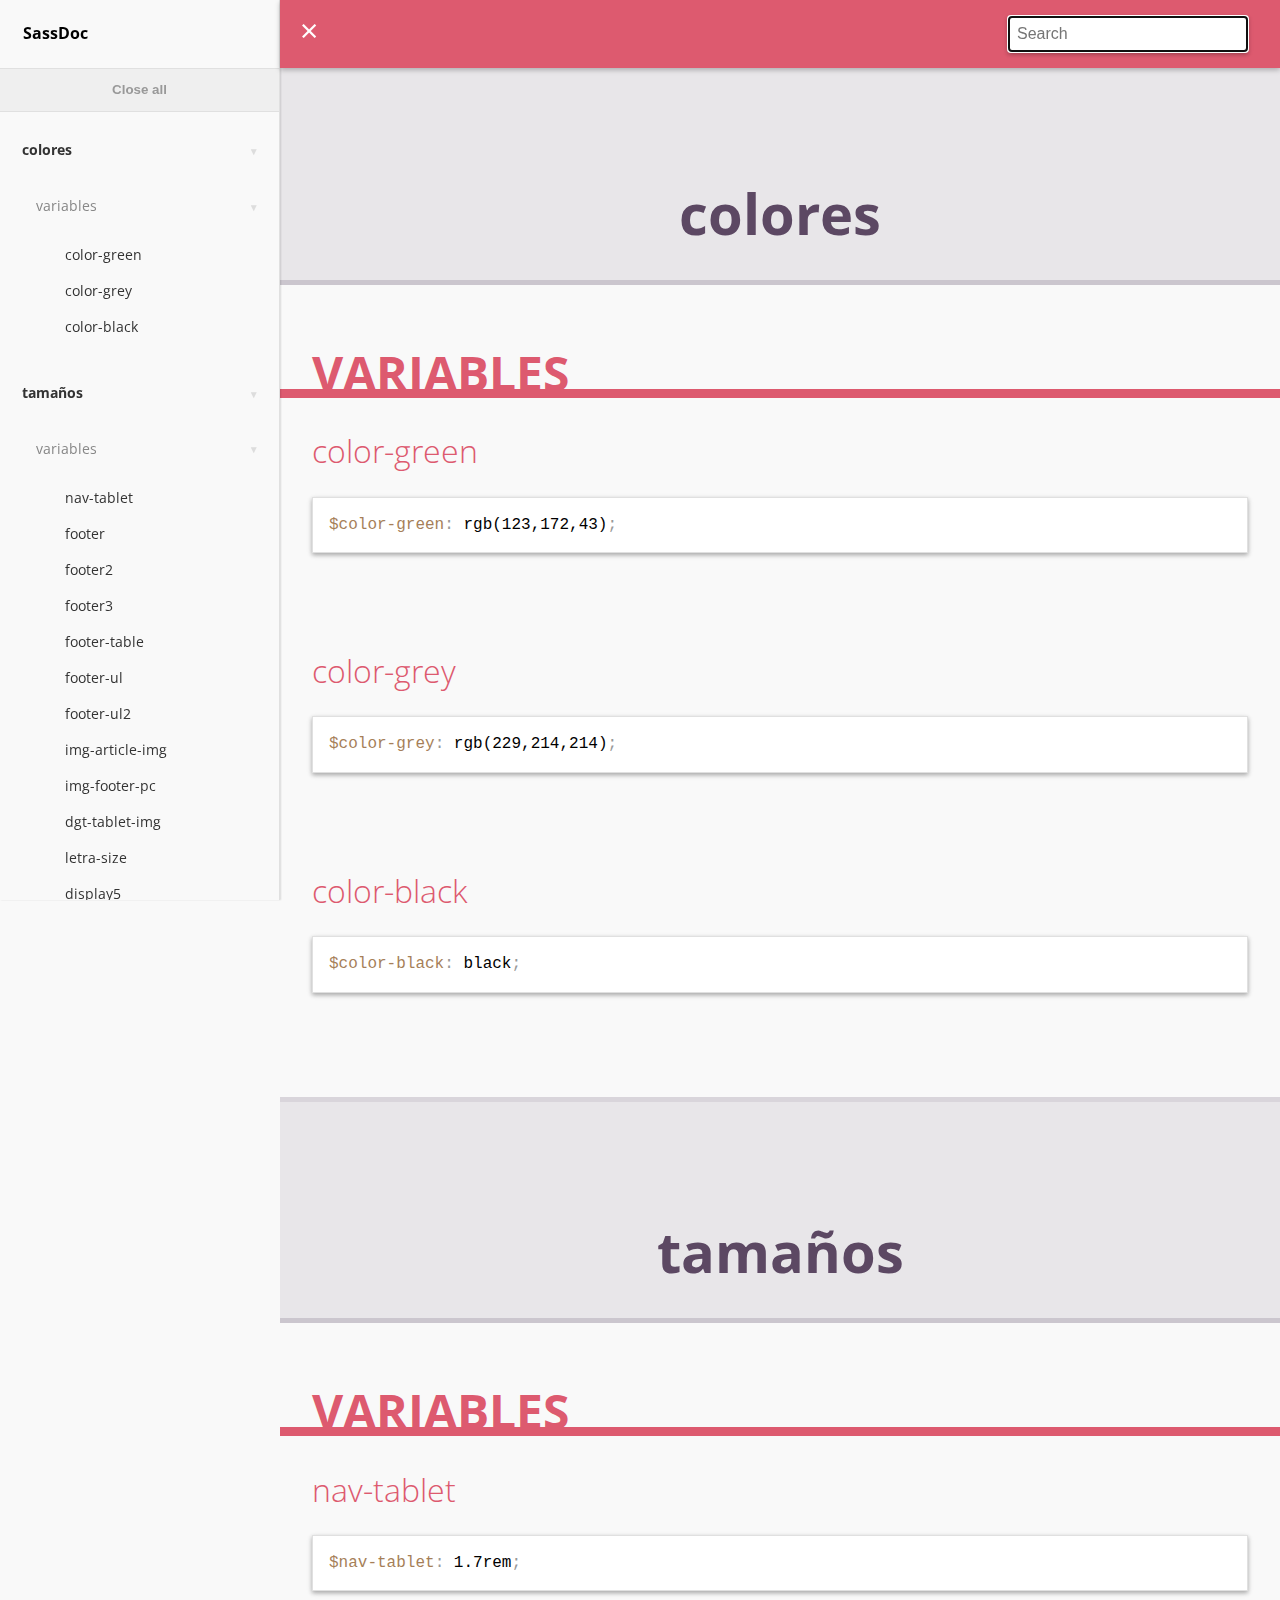
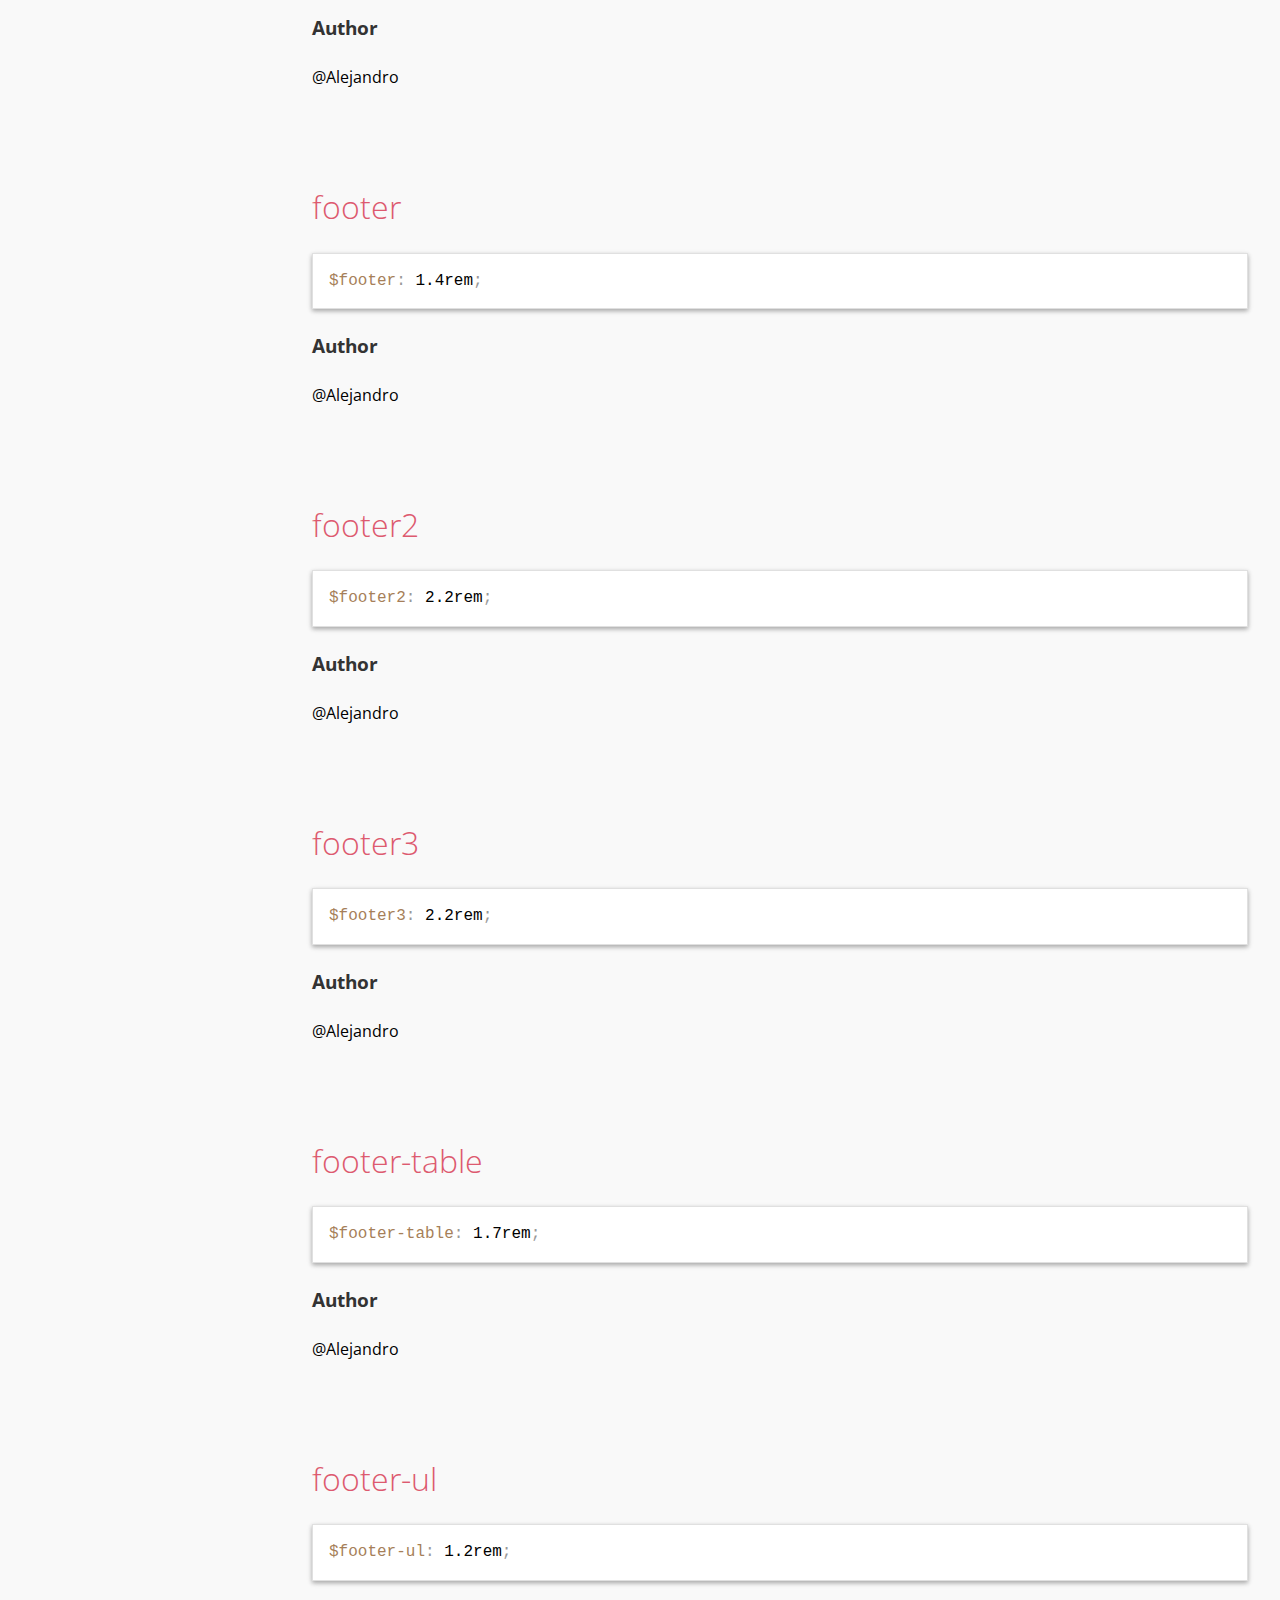
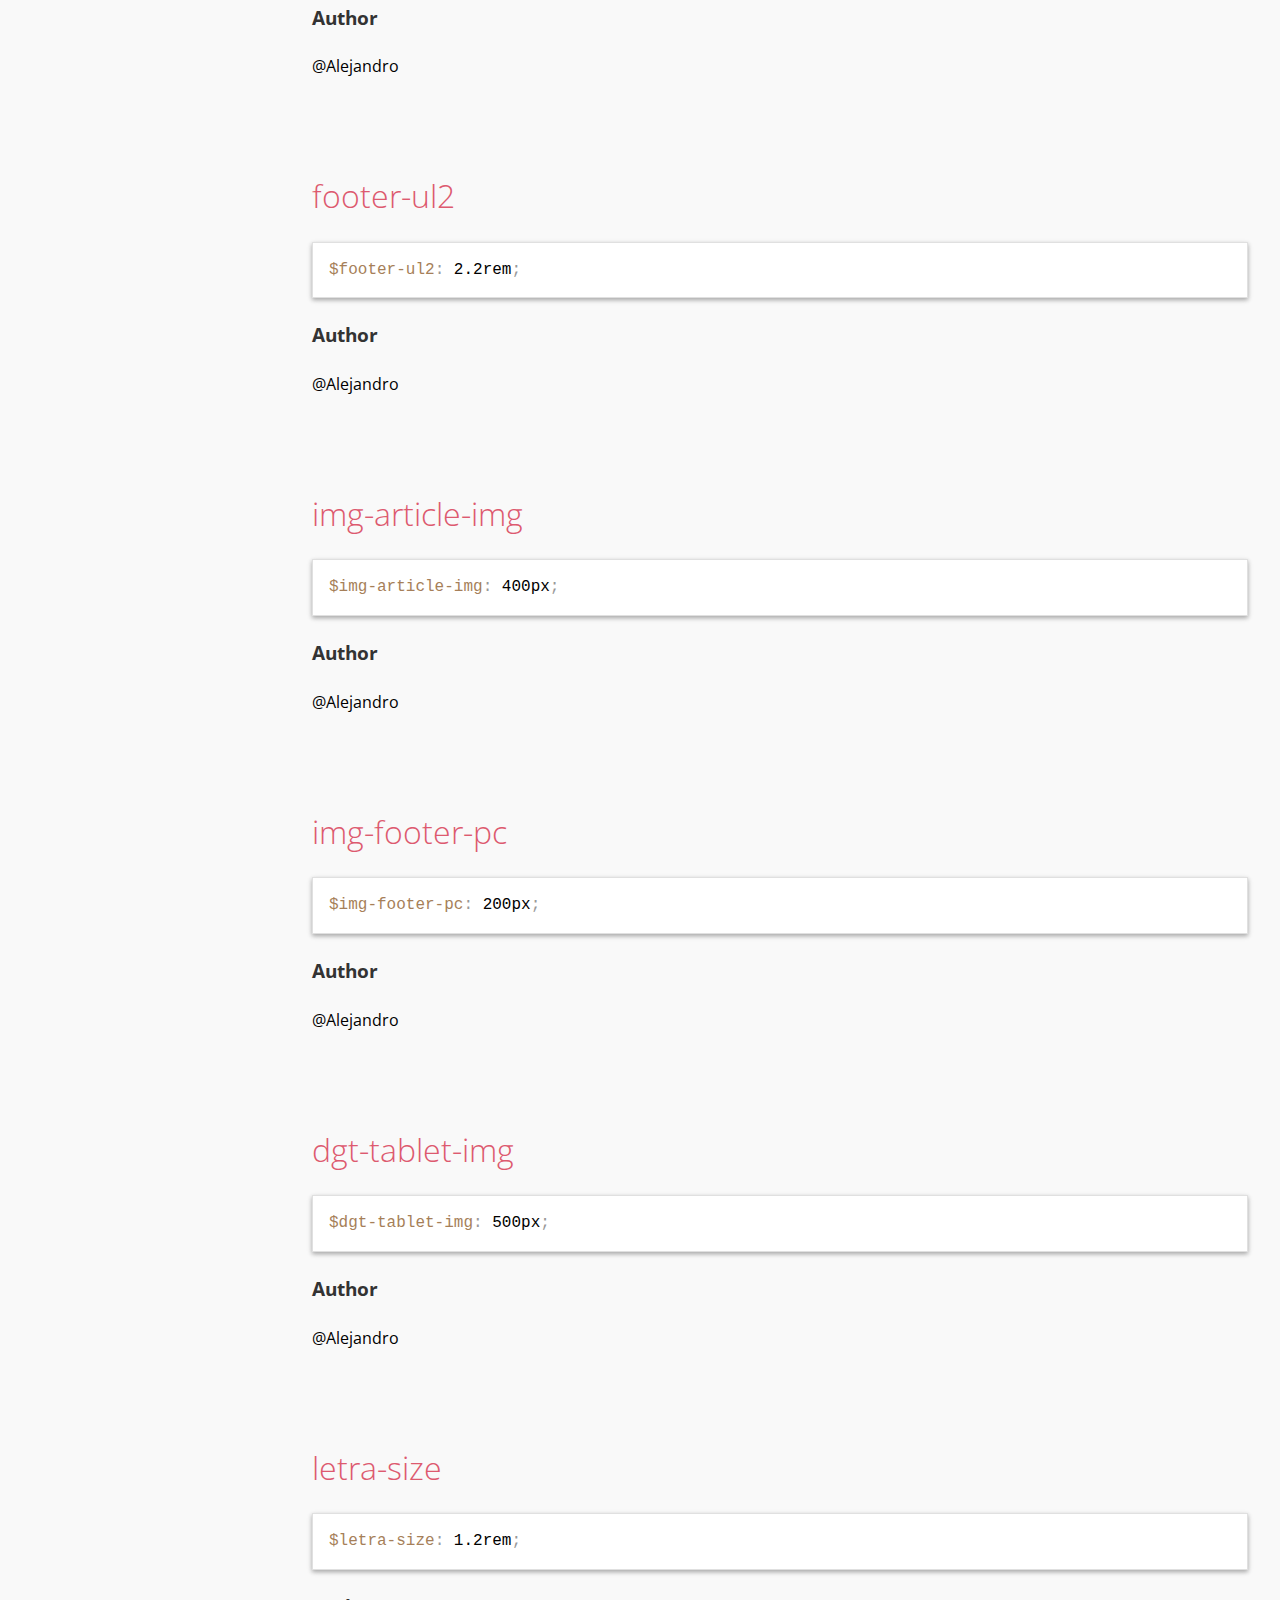
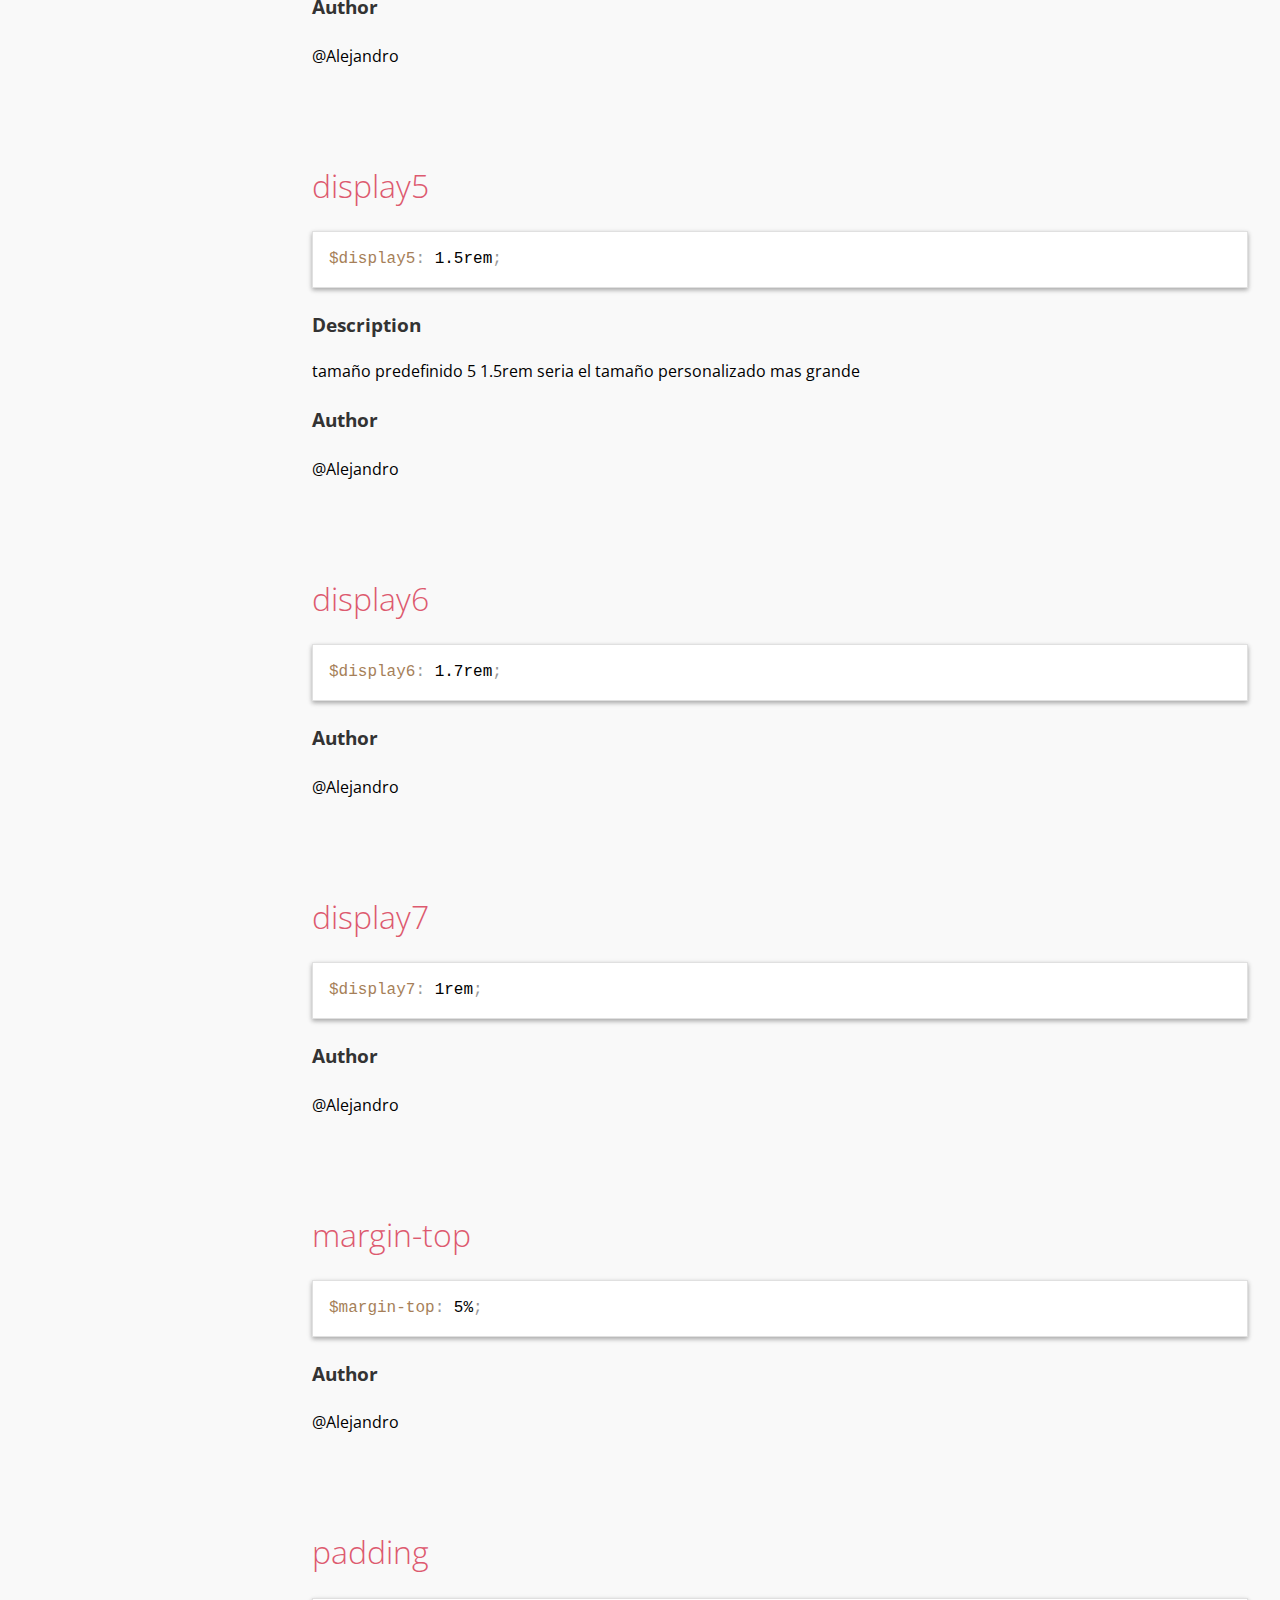
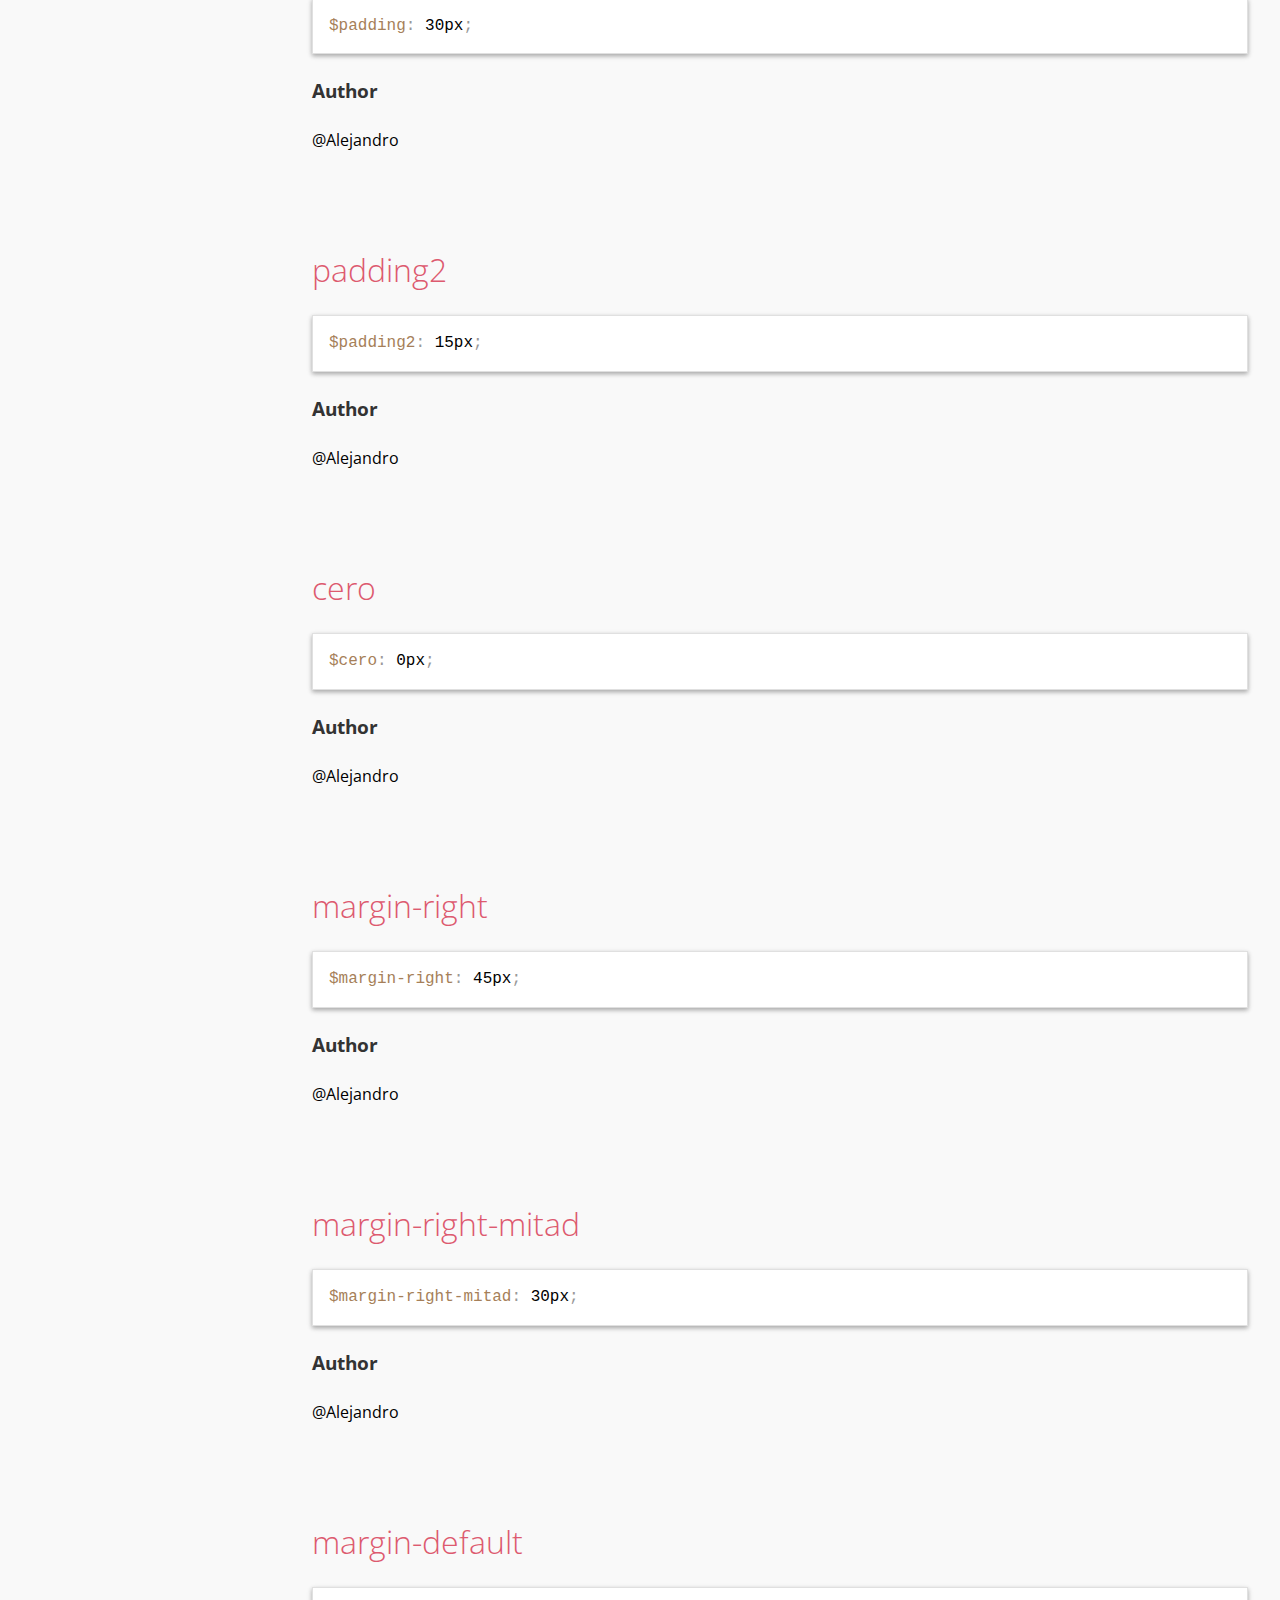
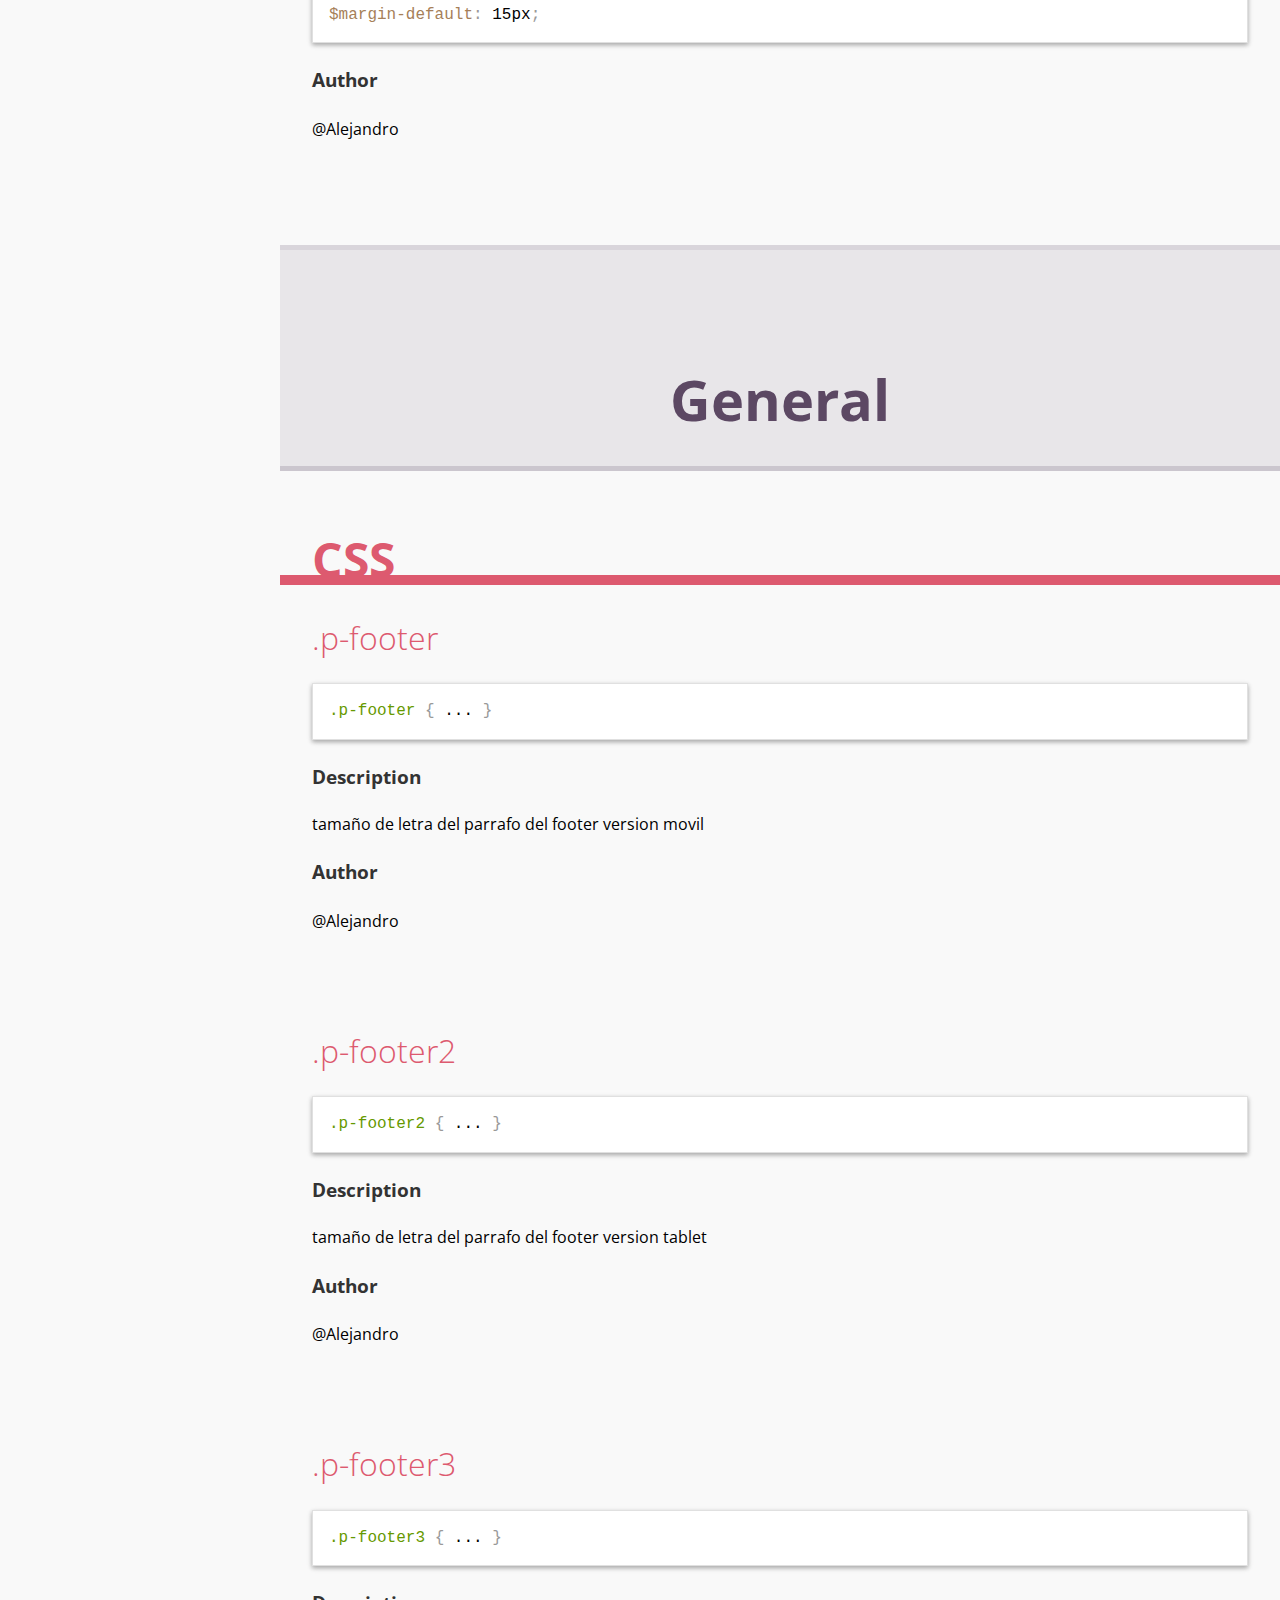
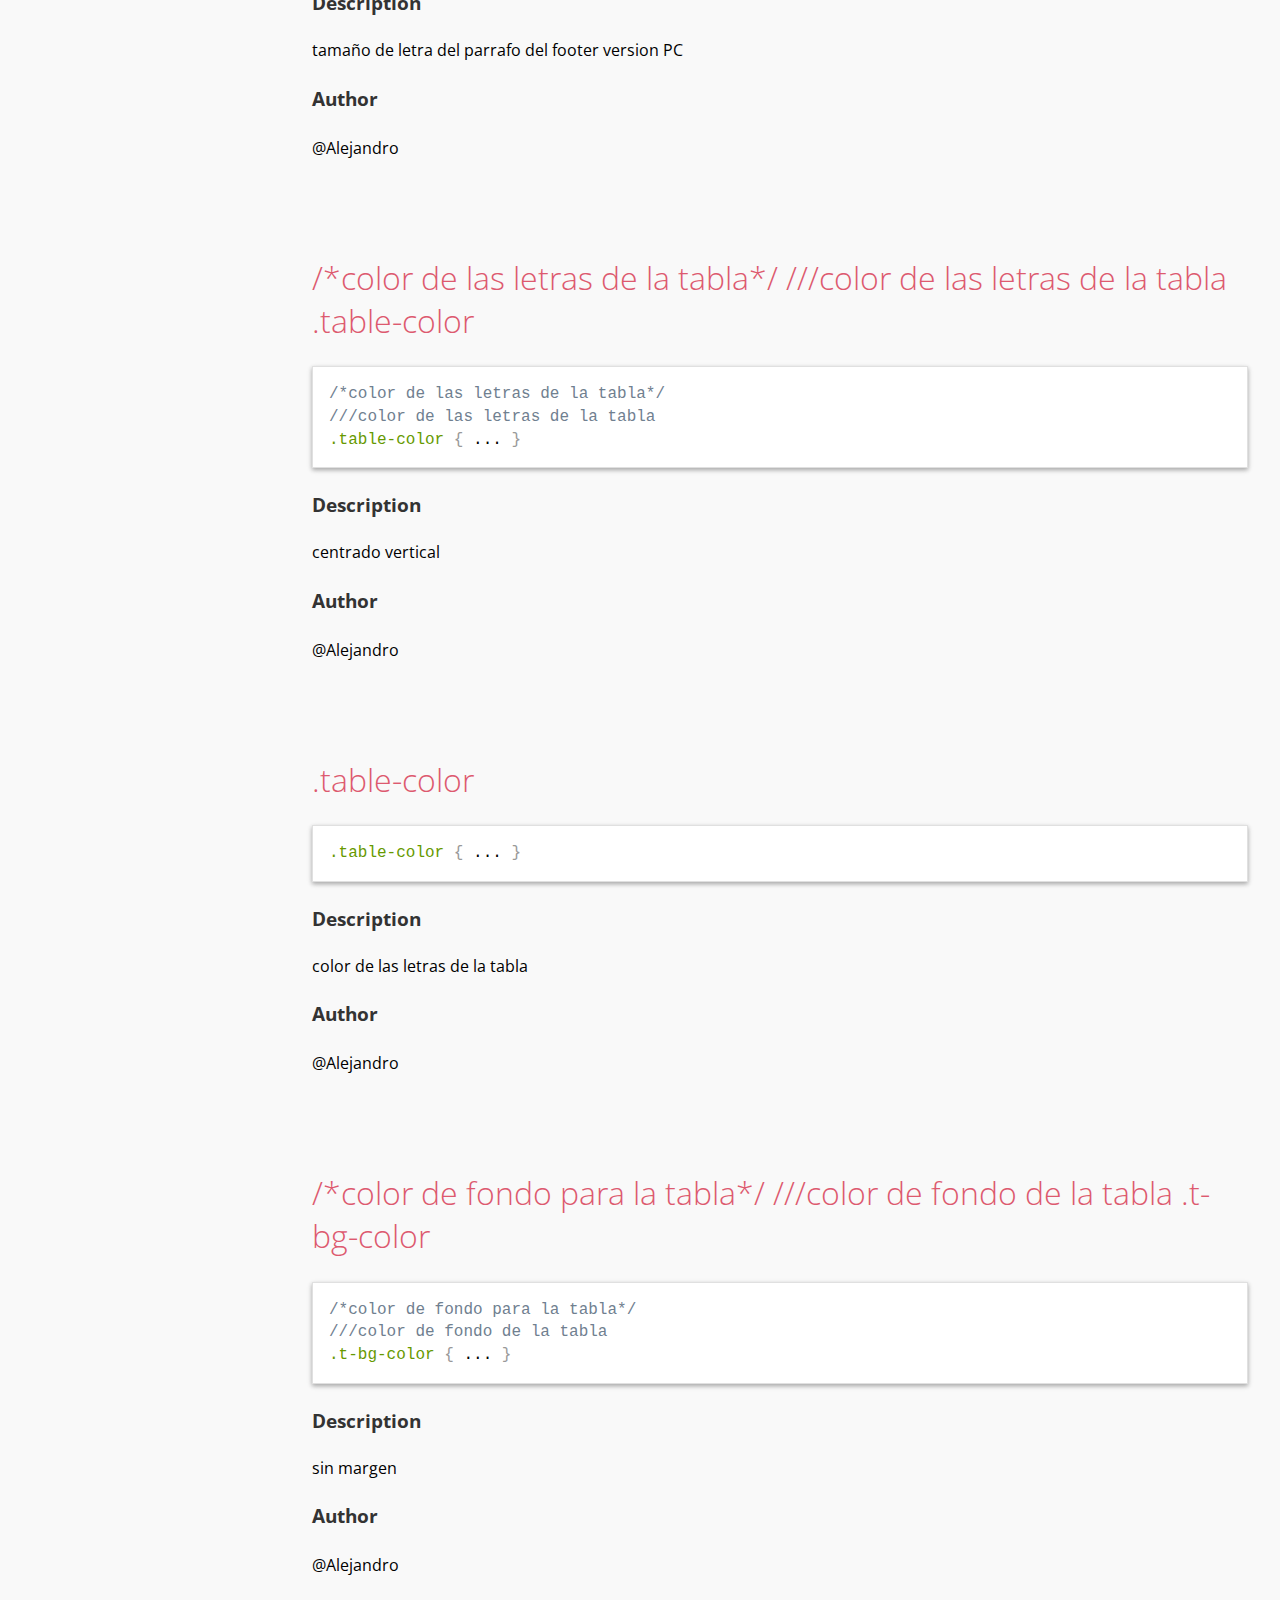
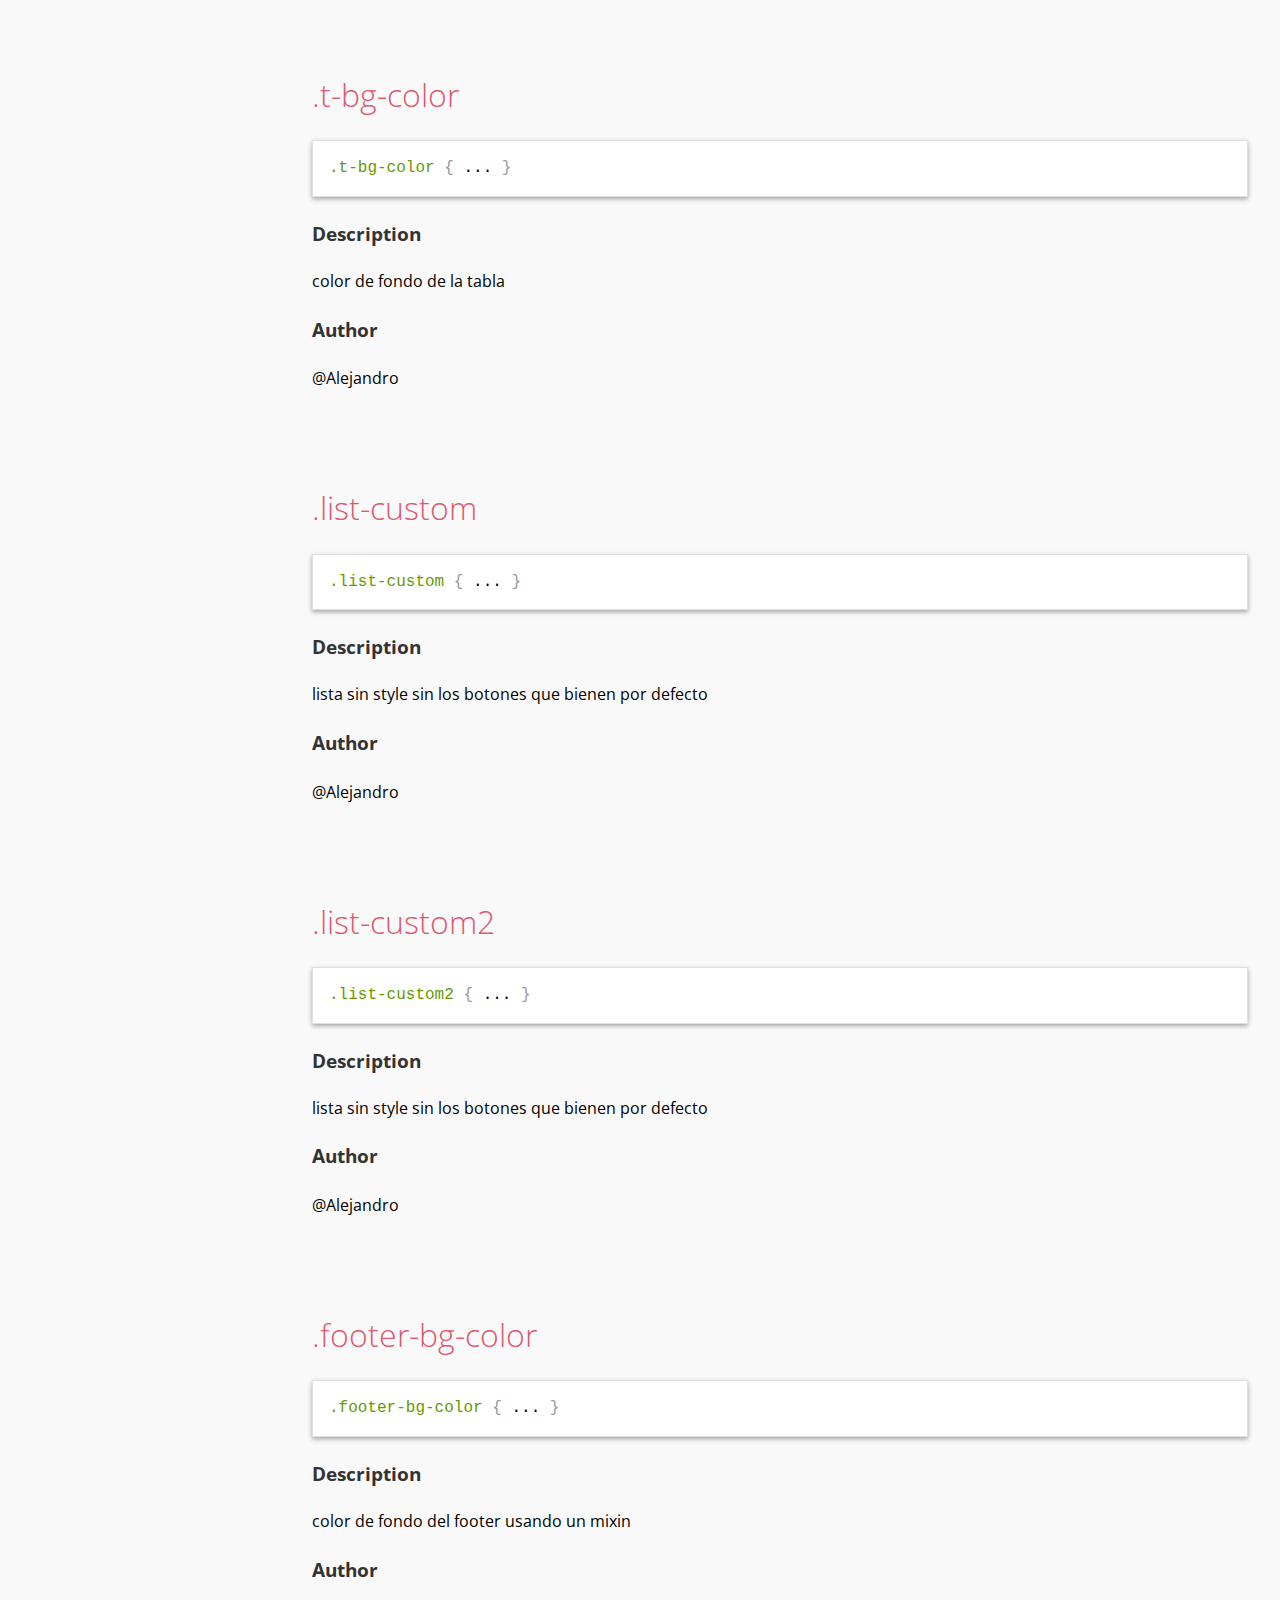
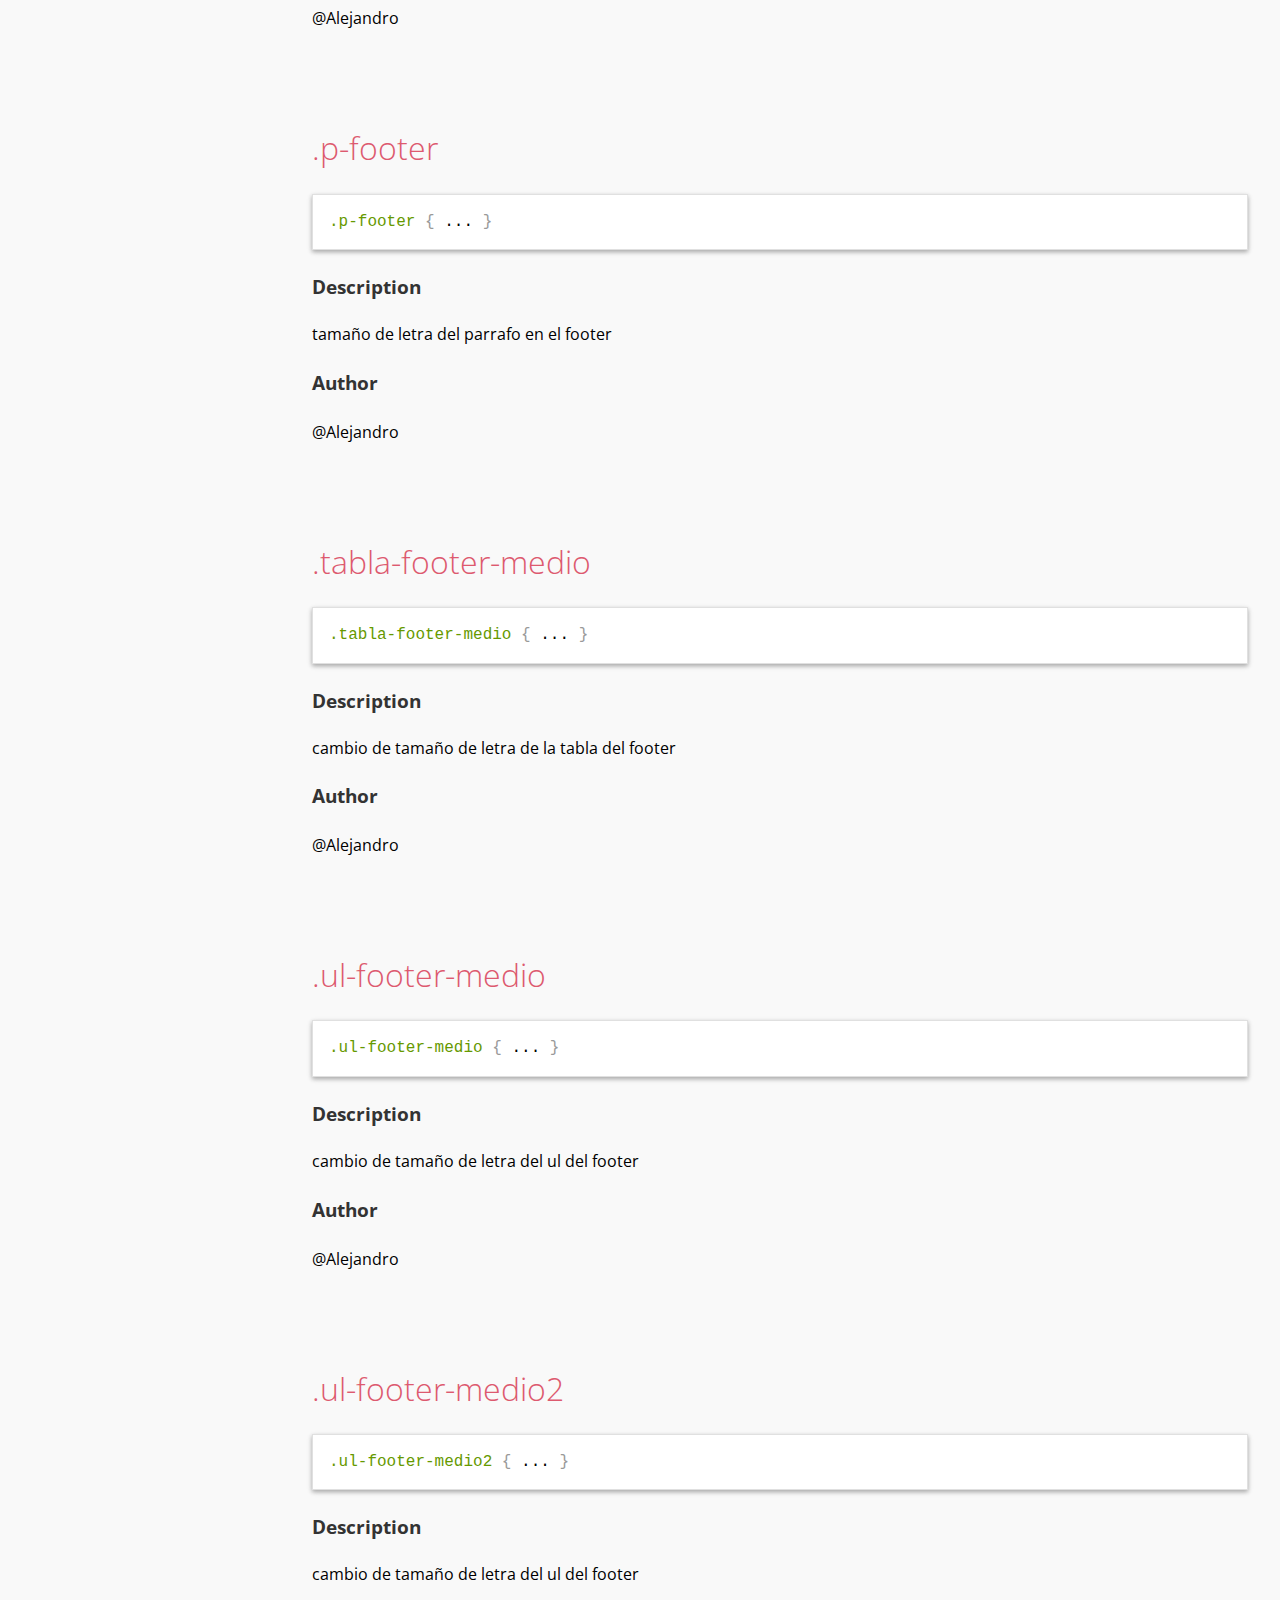
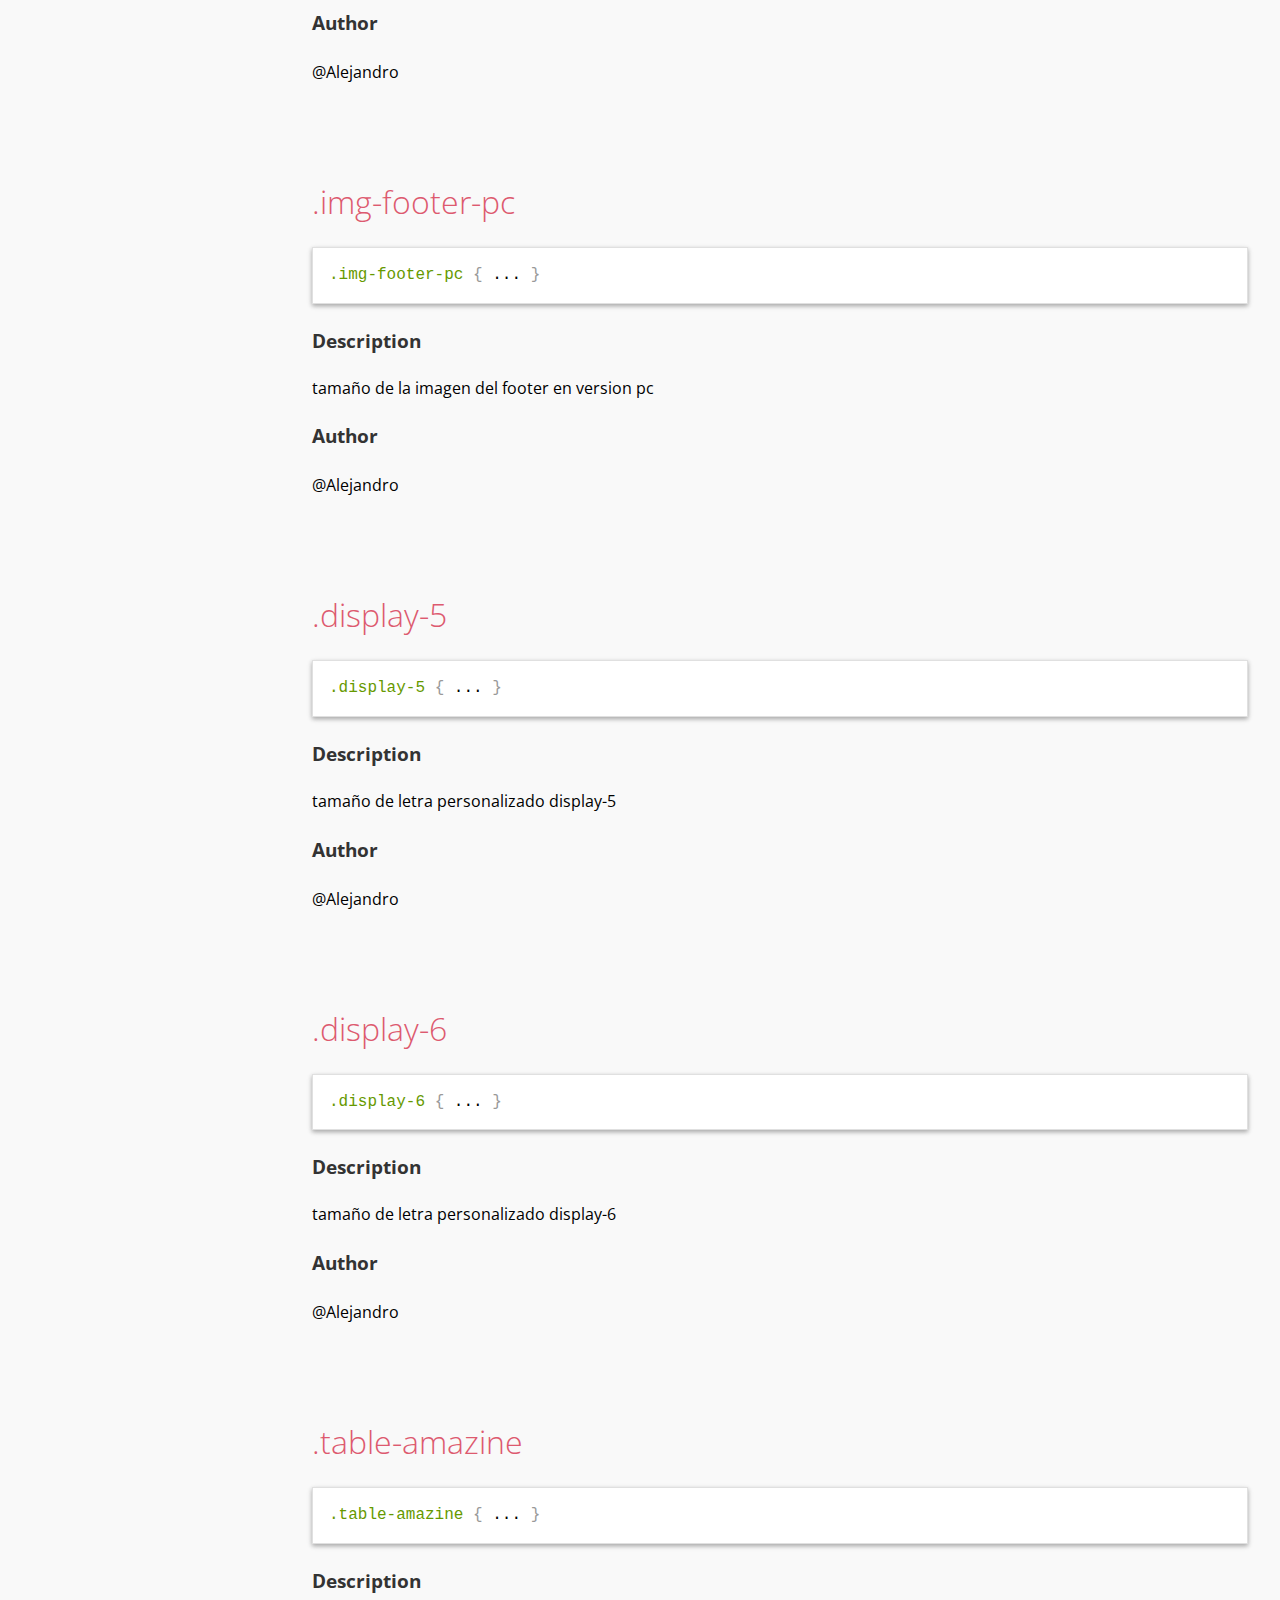
==== commit 019c332c: "Add files via upload" ====
--- a/Pagina Web/sassdoc/index.html
+++ b/Pagina Web/sassdoc/index.html
@@ -1,29 +1,29 @@
-<!doctype html><html lang="en"><head><meta charset="utf-8"><title>SassDoc</title><link rel="stylesheet" href="assets/css/main.css"><link href="https://fonts.googleapis.com/css?family=Open+Sans:400,500,700" rel="stylesheet" type="text/css"><meta name="viewport" content="width=device-width"><meta content="IE=edge, chrome=1" http-equiv="X-UA-Compatible"><!-- Open Graph tags --><meta property="og:title" content="SassDoc - SassDoc"><meta property="og:type" content="website"><meta property="og:description" content="Release the docs!"><!-- Thanks to Sass-lang.com for the icons --><link href="assets/images/favicon.png" rel="shortcut icon"></head><body><aside class="sidebar" role="nav"><div class="sidebar__header"><h1 class="sidebar__title">SassDoc</h1></div><div class="sidebar__body"><button type="button" class="btn-toggle js-btn-toggle" data-alt="Open all">Close all</button><p class="sidebar__item sidebar__item--heading" data-slug="colores"><a href="#colores">colores</a></p><div><p class="sidebar__item sidebar__item--sub-heading" data-slug="colores-variable"><a href="#colores-variable">variables</a></p><ul class="list-unstyled"><li class="sidebar__item sassdoc__item" data-group="colores" data-name="color-green" data-type="variable"><a href="#colores-variable-color-green">color-green</a></li><li class="sidebar__item sassdoc__item" data-group="colores" data-name="color-grey" data-type="variable"><a href="#colores-variable-color-grey">color-grey</a></li><li class="sidebar__item sassdoc__item" data-group="colores" data-name="color-black" data-type="variable"><a href="#colores-variable-color-black">color-black</a></li></ul></div><p class="sidebar__item sidebar__item--heading" data-slug="tamaños"><a href="#tamaños">tamaños</a></p><div><p class="sidebar__item sidebar__item--sub-heading" data-slug="tamaños-variable"><a href="#tamaños-variable">variables</a></p><ul class="list-unstyled"><li class="sidebar__item sassdoc__item" data-group="tamaños" data-name="nav-tablet" data-type="variable"><a href="#tamaños-variable-nav-tablet">nav-tablet</a></li><li class="sidebar__item sassdoc__item" data-group="tamaños" data-name="footer" data-type="variable"><a href="#tamaños-variable-footer">footer</a></li><li class="sidebar__item sassdoc__item" data-group="tamaños" data-name="footer2" data-type="variable"><a href="#tamaños-variable-footer2">footer2</a></li><li class="sidebar__item sassdoc__item" data-group="tamaños" data-name="footer3" data-type="variable"><a href="#tamaños-variable-footer3">footer3</a></li><li class="sidebar__item sassdoc__item" data-group="tamaños" data-name="footer-table" data-type="variable"><a href="#tamaños-variable-footer-table">footer-table</a></li><li class="sidebar__item sassdoc__item" data-group="tamaños" data-name="footer-ul" data-type="variable"><a href="#tamaños-variable-footer-ul">footer-ul</a></li><li class="sidebar__item sassdoc__item" data-group="tamaños" data-name="footer-ul2" data-type="variable"><a href="#tamaños-variable-footer-ul2">footer-ul2</a></li><li class="sidebar__item sassdoc__item" data-group="tamaños" data-name="img-article-img" data-type="variable"><a href="#tamaños-variable-img-article-img">img-article-img</a></li><li class="sidebar__item sassdoc__item" data-group="tamaños" data-name="img-footer-pc" data-type="variable"><a href="#tamaños-variable-img-footer-pc">img-footer-pc</a></li><li class="sidebar__item sassdoc__item" data-group="tamaños" data-name="dgt-tablet-img" data-type="variable"><a href="#tamaños-variable-dgt-tablet-img">dgt-tablet-img</a></li><li class="sidebar__item sassdoc__item" data-group="tamaños" data-name="letra-size" data-type="variable"><a href="#tamaños-variable-letra-size">letra-size</a></li><li class="sidebar__item sassdoc__item" data-group="tamaños" data-name="display5" data-type="variable"><a href="#tamaños-variable-display5">display5</a></li><li class="sidebar__item sassdoc__item" data-group="tamaños" data-name="display6" data-type="variable"><a href="#tamaños-variable-display6">display6</a></li><li class="sidebar__item sassdoc__item" data-group="tamaños" data-name="display7" data-type="variable"><a href="#tamaños-variable-display7">display7</a></li><li class="sidebar__item sassdoc__item" data-group="tamaños" data-name="margin-top" data-type="variable"><a href="#tamaños-variable-margin-top">margin-top</a></li><li class="sidebar__item sassdoc__item" data-group="tamaños" data-name="padding" data-type="variable"><a href="#tamaños-variable-padding">padding</a></li><li class="sidebar__item sassdoc__item" data-group="tamaños" data-name="padding2" data-type="variable"><a href="#tamaños-variable-padding2">padding2</a></li><li class="sidebar__item sassdoc__item" data-group="tamaños" data-name="cero" data-type="variable"><a href="#tamaños-variable-cero">cero</a></li><li class="sidebar__item sassdoc__item" data-group="tamaños" data-name="margin-right" data-type="variable"><a href="#tamaños-variable-margin-right">margin-right</a></li><li class="sidebar__item sassdoc__item" data-group="tamaños" data-name="margin-right-mitad" data-type="variable"><a href="#tamaños-variable-margin-right-mitad">margin-right-mitad</a></li><li class="sidebar__item sassdoc__item" data-group="tamaños" data-name="margin-default" data-type="variable"><a href="#tamaños-variable-margin-default">margin-default</a></li></ul></div><p class="sidebar__item sidebar__item--heading" data-slug="undefined"><a href="#undefined">General</a></p><div><p class="sidebar__item sidebar__item--sub-heading" data-slug="undefined-css"><a href="#undefined-css">css</a></p><ul class="list-unstyled"><li class="sidebar__item sassdoc__item" data-group="undefined" data-name=".p-footer" data-type="css"><a href="#undefined-css-.p-footer">.p-footer</a></li><li class="sidebar__item sassdoc__item" data-group="undefined" data-name=".p-footer2" data-type="css"><a href="#undefined-css-.p-footer2">.p-footer2</a></li><li class="sidebar__item sassdoc__item" data-group="undefined" data-name=".p-footer3" data-type="css"><a href="#undefined-css-.p-footer3">.p-footer3</a></li><li class="sidebar__item sassdoc__item" data-group="undefined" data-name="/*color de las letra*/
+<!doctype html><html lang="en"><head><meta charset="utf-8"><title>SassDoc</title><link rel="stylesheet" href="assets/css/main.css"><link href="https://fonts.googleapis.com/css?family=Open+Sans:400,500,700" rel="stylesheet" type="text/css"><meta name="viewport" content="width=device-width"><meta content="IE=edge, chrome=1" http-equiv="X-UA-Compatible"><!-- Open Graph tags --><meta property="og:title" content="SassDoc - SassDoc"><meta property="og:type" content="website"><meta property="og:description" content="Release the docs!"><!-- Thanks to Sass-lang.com for the icons --><link href="assets/images/favicon.png" rel="shortcut icon"></head><body><aside class="sidebar" role="nav"><div class="sidebar__header"><h1 class="sidebar__title">SassDoc</h1></div><div class="sidebar__body"><button type="button" class="btn-toggle js-btn-toggle" data-alt="Open all">Close all</button><p class="sidebar__item sidebar__item--heading" data-slug="colores"><a href="#colores">colores</a></p><div><p class="sidebar__item sidebar__item--sub-heading" data-slug="colores-variable"><a href="#colores-variable">variables</a></p><ul class="list-unstyled"><li class="sidebar__item sassdoc__item" data-group="colores" data-name="color-green" data-type="variable"><a href="#colores-variable-color-green">color-green</a></li><li class="sidebar__item sassdoc__item" data-group="colores" data-name="color-grey" data-type="variable"><a href="#colores-variable-color-grey">color-grey</a></li><li class="sidebar__item sassdoc__item" data-group="colores" data-name="color-black" data-type="variable"><a href="#colores-variable-color-black">color-black</a></li></ul></div><p class="sidebar__item sidebar__item--heading" data-slug="tamaños"><a href="#tamaños">tamaños</a></p><div><p class="sidebar__item sidebar__item--sub-heading" data-slug="tamaños-variable"><a href="#tamaños-variable">variables</a></p><ul class="list-unstyled"><li class="sidebar__item sassdoc__item" data-group="tamaños" data-name="nav-tablet" data-type="variable"><a href="#tamaños-variable-nav-tablet">nav-tablet</a></li><li class="sidebar__item sassdoc__item" data-group="tamaños" data-name="footer" data-type="variable"><a href="#tamaños-variable-footer">footer</a></li><li class="sidebar__item sassdoc__item" data-group="tamaños" data-name="footer2" data-type="variable"><a href="#tamaños-variable-footer2">footer2</a></li><li class="sidebar__item sassdoc__item" data-group="tamaños" data-name="footer3" data-type="variable"><a href="#tamaños-variable-footer3">footer3</a></li><li class="sidebar__item sassdoc__item" data-group="tamaños" data-name="footer-table" data-type="variable"><a href="#tamaños-variable-footer-table">footer-table</a></li><li class="sidebar__item sassdoc__item" data-group="tamaños" data-name="footer-ul" data-type="variable"><a href="#tamaños-variable-footer-ul">footer-ul</a></li><li class="sidebar__item sassdoc__item" data-group="tamaños" data-name="footer-ul2" data-type="variable"><a href="#tamaños-variable-footer-ul2">footer-ul2</a></li><li class="sidebar__item sassdoc__item" data-group="tamaños" data-name="img-article-img" data-type="variable"><a href="#tamaños-variable-img-article-img">img-article-img</a></li><li class="sidebar__item sassdoc__item" data-group="tamaños" data-name="img-footer-pc" data-type="variable"><a href="#tamaños-variable-img-footer-pc">img-footer-pc</a></li><li class="sidebar__item sassdoc__item" data-group="tamaños" data-name="dgt-tablet-img" data-type="variable"><a href="#tamaños-variable-dgt-tablet-img">dgt-tablet-img</a></li><li class="sidebar__item sassdoc__item" data-group="tamaños" data-name="letra-size" data-type="variable"><a href="#tamaños-variable-letra-size">letra-size</a></li><li class="sidebar__item sassdoc__item" data-group="tamaños" data-name="display5" data-type="variable"><a href="#tamaños-variable-display5">display5</a></li><li class="sidebar__item sassdoc__item" data-group="tamaños" data-name="display6" data-type="variable"><a href="#tamaños-variable-display6">display6</a></li><li class="sidebar__item sassdoc__item" data-group="tamaños" data-name="display7" data-type="variable"><a href="#tamaños-variable-display7">display7</a></li><li class="sidebar__item sassdoc__item" data-group="tamaños" data-name="margin-top" data-type="variable"><a href="#tamaños-variable-margin-top">margin-top</a></li><li class="sidebar__item sassdoc__item" data-group="tamaños" data-name="padding" data-type="variable"><a href="#tamaños-variable-padding">padding</a></li><li class="sidebar__item sassdoc__item" data-group="tamaños" data-name="padding2" data-type="variable"><a href="#tamaños-variable-padding2">padding2</a></li><li class="sidebar__item sassdoc__item" data-group="tamaños" data-name="cero" data-type="variable"><a href="#tamaños-variable-cero">cero</a></li><li class="sidebar__item sassdoc__item" data-group="tamaños" data-name="margin-right" data-type="variable"><a href="#tamaños-variable-margin-right">margin-right</a></li><li class="sidebar__item sassdoc__item" data-group="tamaños" data-name="margin-right-mitad" data-type="variable"><a href="#tamaños-variable-margin-right-mitad">margin-right-mitad</a></li><li class="sidebar__item sassdoc__item" data-group="tamaños" data-name="margin-default" data-type="variable"><a href="#tamaños-variable-margin-default">margin-default</a></li></ul></div><p class="sidebar__item sidebar__item--heading" data-slug="undefined"><a href="#undefined">General</a></p><div><p class="sidebar__item sidebar__item--sub-heading" data-slug="undefined-css"><a href="#undefined-css">css</a></p><ul class="list-unstyled"><li class="sidebar__item sassdoc__item" data-group="undefined" data-name=".p-footer" data-type="css"><a href="#undefined-css-.p-footer">.p-footer</a></li><li class="sidebar__item sassdoc__item" data-group="undefined" data-name=".p-footer2" data-type="css"><a href="#undefined-css-.p-footer2">.p-footer2</a></li><li class="sidebar__item sassdoc__item" data-group="undefined" data-name=".p-footer3" data-type="css"><a href="#undefined-css-.p-footer3">.p-footer3</a></li><li class="sidebar__item sassdoc__item" data-group="undefined" data-name="/*color de las letras de la tabla*/
 ///color de las letras de la tabla
-.table-color" data-type="css"><a href="#undefined-css-/*color de las letra*/
+.table-color" data-type="css"><a href="#undefined-css-/*color de las letras de la tabla*/
 ///color de las letras de la tabla
-.table-color">/*color de las letra*/ ///color de las letras de la tabla .table-color</a></li><li class="sidebar__item sassdoc__item" data-group="undefined" data-name=".table-color" data-type="css"><a href="#undefined-css-.table-color">.table-color</a></li><li class="sidebar__item sassdoc__item" data-group="undefined" data-name="/*color de fondo para la tabla*/
+.table-color">/*color de las letras de la tabla*/ ///color de las letras de la tabla .table-color</a></li><li class="sidebar__item sassdoc__item" data-group="undefined" data-name=".table-color" data-type="css"><a href="#undefined-css-.table-color">.table-color</a></li><li class="sidebar__item sassdoc__item" data-group="undefined" data-name="/*color de fondo para la tabla*/
 ///color de fondo de la tabla
 .t-bg-color" data-type="css"><a href="#undefined-css-/*color de fondo para la tabla*/
 ///color de fondo de la tabla
-.t-bg-color">/*color de fondo para la tabla*/ ///color de fondo de la tabla .t-bg-color</a></li><li class="sidebar__item sassdoc__item" data-group="undefined" data-name=".t-bg-color" data-type="css"><a href="#undefined-css-.t-bg-color">.t-bg-color</a></li><li class="sidebar__item sassdoc__item" data-group="undefined" data-name=".list-custom" data-type="css"><a href="#undefined-css-.list-custom">.list-custom</a></li><li class="sidebar__item sassdoc__item" data-group="undefined" data-name=".list-custom2" data-type="css"><a href="#undefined-css-.list-custom2">.list-custom2</a></li><li class="sidebar__item sassdoc__item" data-group="undefined" data-name=".footer-bg-color" data-type="css"><a href="#undefined-css-.footer-bg-color">.footer-bg-color</a></li><li class="sidebar__item sassdoc__item" data-group="undefined" data-name=".p-footer" data-type="css"><a href="#undefined-css-.p-footer">.p-footer</a></li><li class="sidebar__item sassdoc__item" data-group="undefined" data-name=".tabla-footer-medio" data-type="css"><a href="#undefined-css-.tabla-footer-medio">.tabla-footer-medio</a></li><li class="sidebar__item sassdoc__item" data-group="undefined" data-name=".ul-footer-medio" data-type="css"><a href="#undefined-css-.ul-footer-medio">.ul-footer-medio</a></li><li class="sidebar__item sassdoc__item" data-group="undefined" data-name=".ul-footer-medio2" data-type="css"><a href="#undefined-css-.ul-footer-medio2">.ul-footer-medio2</a></li><li class="sidebar__item sassdoc__item" data-group="undefined" data-name=".img-footer-pc" data-type="css"><a href="#undefined-css-.img-footer-pc">.img-footer-pc</a></li><li class="sidebar__item sassdoc__item" data-group="undefined" data-name=".display-5" data-type="css"><a href="#undefined-css-.display-5">.display-5</a></li><li class="sidebar__item sassdoc__item" data-group="undefined" data-name=".display-6" data-type="css"><a href="#undefined-css-.display-6">.display-6</a></li><li class="sidebar__item sassdoc__item" data-group="undefined" data-name=".table-amazine" data-type="css"><a href="#undefined-css-.table-amazine">.table-amazine</a></li><li class="sidebar__item sassdoc__item" data-group="undefined" data-name="a.color" data-type="css"><a href="#undefined-css-a.color">a.color</a></li><li class="sidebar__item sassdoc__item" data-group="undefined" data-name=".sin-padding" data-type="css"><a href="#undefined-css-.sin-padding">.sin-padding</a></li><li class="sidebar__item sassdoc__item" data-group="undefined" data-name=".con-padding" data-type="css"><a href="#undefined-css-.con-padding">.con-padding</a></li><li class="sidebar__item sassdoc__item" data-group="undefined" data-name="body" data-type="css"><a href="#undefined-css-body">body</a></li><li class="sidebar__item sassdoc__item" data-group="undefined" data-name=".img-article-pc" data-type="css"><a href="#undefined-css-.img-article-pc">.img-article-pc</a></li><li class="sidebar__item sassdoc__item" data-group="undefined" data-name=".dgt-tablet-img" data-type="css"><a href="#undefined-css-.dgt-tablet-img">.dgt-tablet-img</a></li><li class="sidebar__item sassdoc__item" data-group="undefined" data-name="section &gt; div &gt; h1" data-type="css"><a href="#undefined-css-section &gt; div &gt; h1">section &gt; div &gt; h1</a></li><li class="sidebar__item sassdoc__item" data-group="undefined" data-name="section &gt; div &gt; h3" data-type="css"><a href="#undefined-css-section &gt; div &gt; h3">section &gt; div &gt; h3</a></li><li class="sidebar__item sassdoc__item" data-group="undefined" data-name="a" data-type="css"><a href="#undefined-css-a">a</a></li><li class="sidebar__item sassdoc__item" data-group="undefined" data-name=".margin-top" data-type="css"><a href="#undefined-css-.margin-top">.margin-top</a></li><li class="sidebar__item sassdoc__item" data-group="undefined" data-name=".con-padding2" data-type="css"><a href="#undefined-css-.con-padding2">.con-padding2</a></li><li class="sidebar__item sassdoc__item" data-group="undefined" data-name=".sin-padding-right" data-type="css"><a href="#undefined-css-.sin-padding-right">.sin-padding-right</a></li><li class="sidebar__item sassdoc__item" data-group="undefined" data-name=".sin-margin" data-type="css"><a href="#undefined-css-.sin-margin">.sin-margin</a></li><li class="sidebar__item sassdoc__item" data-group="undefined" data-name=".sin-margin-right" data-type="css"><a href="#undefined-css-.sin-margin-right">.sin-margin-right</a></li><li class="sidebar__item sassdoc__item" data-group="undefined" data-name=".margin-right" data-type="css"><a href="#undefined-css-.margin-right">.margin-right</a></li><li class="sidebar__item sassdoc__item" data-group="undefined" data-name=".margin-right2" data-type="css"><a href="#undefined-css-.margin-right2">.margin-right2</a></li><li class="sidebar__item sassdoc__item" data-group="undefined" data-name=".margin-right-15" data-type="css"><a href="#undefined-css-.margin-right-15">.margin-right-15</a></li><li class="sidebar__item sassdoc__item" data-group="undefined" data-name="div.border:hover" data-type="css"><a href="#undefined-css-div.border:hover">div.border:hover</a></li><li class="sidebar__item sassdoc__item" data-group="undefined" data-name=".margin15" data-type="css"><a href="#undefined-css-.margin15">.margin15</a></li><li class="sidebar__item sassdoc__item" data-group="undefined" data-name=".margin-left" data-type="css"><a href="#undefined-css-.margin-left">.margin-left</a></li><li class="sidebar__item sassdoc__item" data-group="undefined" data-name=".margin-left2" data-type="css"><a href="#undefined-css-.margin-left2">.margin-left2</a></li><li class="sidebar__item sassdoc__item" data-group="undefined" data-name=".display-7" data-type="css"><a href="#undefined-css-.display-7">.display-7</a></li><li class="sidebar__item sassdoc__item" data-group="undefined" data-name=".btn-grey" data-type="css"><a href="#undefined-css-.btn-grey">.btn-grey</a></li><li class="sidebar__item sassdoc__item" data-group="undefined" data-name="#letra-size" data-type="css"><a href="#undefined-css-#letra-size">#letra-size</a></li></ul></div></div></aside><article class="main" role="main"><header class="header" role="banner"><div class="container"><div class="sassdoc__searchbar searchbar"><label for="js-search-input" class="visually-hidden">Search</label><div class="searchbar__form" id="js-search"><input name="search" type="search" class="searchbar__field" autocomplete="off" autofocus id="js-search-input" placeholder="Search"><ul class="searchbar__suggestions" id="js-search-suggestions"></ul></div></div></div></header><section class="main__section"><h1 class="main__heading" id="colores"><div class="container">colores</div></h1><section class="main__sub-section" id="colores-variable"><h2 class="main__heading--secondary"><div class="container">variables</div></h2><section class="main__item container item" id="colores-variable-color-green"><h3 class="item__heading"><a class="item__name" href="#variable-color-green">color-green</a></h3><div class="item__code-wrapper"><pre class="item__code language-scss"><code>$color-green: rgb(123,172,43);</code></pre></div></section><section class="main__item container item" id="colores-variable-color-grey"><h3 class="item__heading"><a class="item__name" href="#variable-color-grey">color-grey</a></h3><div class="item__code-wrapper"><pre class="item__code language-scss"><code>$color-grey: rgb(229,214,214);</code></pre></div></section><section class="main__item container item" id="colores-variable-color-black"><h3 class="item__heading"><a class="item__name" href="#variable-color-black">color-black</a></h3><div class="item__code-wrapper"><pre class="item__code language-scss"><code>$color-black: black;</code></pre></div></section></section></section><section class="main__section"><h1 class="main__heading" id="tamaños"><div class="container">tamaños</div></h1><section class="main__sub-section" id="tamaños-variable"><h2 class="main__heading--secondary"><div class="container">variables</div></h2><section class="main__item container item" id="tamaños-variable-nav-tablet"><h3 class="item__heading"><a class="item__name" href="#variable-nav-tablet">nav-tablet</a></h3><div class="item__code-wrapper"><pre class="item__code language-scss"><code>$nav-tablet: 1.7rem;</code></pre></div><h3 class="item__sub-heading">Author</h3><ul class="list-unstyled"><li><p>@Alejandro</p></li></ul></section><section class="main__item container item" id="tamaños-variable-footer"><h3 class="item__heading"><a class="item__name" href="#variable-footer">footer</a></h3><div class="item__code-wrapper"><pre class="item__code language-scss"><code>$footer: 1.4rem;</code></pre></div><h3 class="item__sub-heading">Author</h3><ul class="list-unstyled"><li><p>@Alejandro</p></li></ul></section><section class="main__item container item" id="tamaños-variable-footer2"><h3 class="item__heading"><a class="item__name" href="#variable-footer2">footer2</a></h3><div class="item__code-wrapper"><pre class="item__code language-scss"><code>$footer2: 2.2rem;</code></pre></div><h3 class="item__sub-heading">Author</h3><ul class="list-unstyled"><li><p>@Alejandro</p></li></ul></section><section class="main__item container item" id="tamaños-variable-footer3"><h3 class="item__heading"><a class="item__name" href="#variable-footer3">footer3</a></h3><div class="item__code-wrapper"><pre class="item__code language-scss"><code>$footer3: 2.2rem;</code></pre></div><h3 class="item__sub-heading">Author</h3><ul class="list-unstyled"><li><p>@Alejandro</p></li></ul></section><section class="main__item container item" id="tamaños-variable-footer-table"><h3 class="item__heading"><a class="item__name" href="#variable-footer-table">footer-table</a></h3><div class="item__code-wrapper"><pre class="item__code language-scss"><code>$footer-table: 1.7rem;</code></pre></div><h3 class="item__sub-heading">Author</h3><ul class="list-unstyled"><li><p>@Alejandro</p></li></ul></section><section class="main__item container item" id="tamaños-variable-footer-ul"><h3 class="item__heading"><a class="item__name" href="#variable-footer-ul">footer-ul</a></h3><div class="item__code-wrapper"><pre class="item__code language-scss"><code>$footer-ul: 1.2rem;</code></pre></div><h3 class="item__sub-heading">Author</h3><ul class="list-unstyled"><li><p>@Alejandro</p></li></ul></section><section class="main__item container item" id="tamaños-variable-footer-ul2"><h3 class="item__heading"><a class="item__name" href="#variable-footer-ul2">footer-ul2</a></h3><div class="item__code-wrapper"><pre class="item__code language-scss"><code>$footer-ul2: 2.2rem;</code></pre></div><h3 class="item__sub-heading">Author</h3><ul class="list-unstyled"><li><p>@Alejandro</p></li></ul></section><section class="main__item container item" id="tamaños-variable-img-article-img"><h3 class="item__heading"><a class="item__name" href="#variable-img-article-img">img-article-img</a></h3><div class="item__code-wrapper"><pre class="item__code language-scss"><code>$img-article-img: 400px;</code></pre></div><h3 class="item__sub-heading">Author</h3><ul class="list-unstyled"><li><p>@Alejandro</p></li></ul></section><section class="main__item container item" id="tamaños-variable-img-footer-pc"><h3 class="item__heading"><a class="item__name" href="#variable-img-footer-pc">img-footer-pc</a></h3><div class="item__code-wrapper"><pre class="item__code language-scss"><code>$img-footer-pc: 200px;</code></pre></div><h3 class="item__sub-heading">Author</h3><ul class="list-unstyled"><li><p>@Alejandro</p></li></ul></section><section class="main__item container item" id="tamaños-variable-dgt-tablet-img"><h3 class="item__heading"><a class="item__name" href="#variable-dgt-tablet-img">dgt-tablet-img</a></h3><div class="item__code-wrapper"><pre class="item__code language-scss"><code>$dgt-tablet-img: 500px;</code></pre></div><h3 class="item__sub-heading">Author</h3><ul class="list-unstyled"><li><p>@Alejandro</p></li></ul></section><section class="main__item container item" id="tamaños-variable-letra-size"><h3 class="item__heading"><a class="item__name" href="#variable-letra-size">letra-size</a></h3><div class="item__code-wrapper"><pre class="item__code language-scss"><code>$letra-size: 1.2rem;</code></pre></div><h3 class="item__sub-heading">Author</h3><ul class="list-unstyled"><li><p>@Alejandro</p></li></ul></section><section class="main__item container item" id="tamaños-variable-display5"><h3 class="item__heading"><a class="item__name" href="#variable-display5">display5</a></h3><div class="item__code-wrapper"><pre class="item__code language-scss"><code>$display5: 1.5rem;</code></pre></div><h3 class="item__sub-heading">Description</h3><div class="item__description"><p>tamaño predefinido 5 1.5rem seria el tamaño personalizado mas grande</p></div><h3 class="item__sub-heading">Author</h3><ul class="list-unstyled"><li><p>@Alejandro</p></li></ul></section><section class="main__item container item" id="tamaños-variable-display6"><h3 class="item__heading"><a class="item__name" href="#variable-display6">display6</a></h3><div class="item__code-wrapper"><pre class="item__code language-scss"><code>$display6: 1.7rem;</code></pre></div><h3 class="item__sub-heading">Author</h3><ul class="list-unstyled"><li><p>@Alejandro</p></li></ul></section><section class="main__item container item" id="tamaños-variable-display7"><h3 class="item__heading"><a class="item__name" href="#variable-display7">display7</a></h3><div class="item__code-wrapper"><pre class="item__code language-scss"><code>$display7: 1rem;</code></pre></div><h3 class="item__sub-heading">Author</h3><ul class="list-unstyled"><li><p>@Alejandro</p></li></ul></section><section class="main__item container item" id="tamaños-variable-margin-top"><h3 class="item__heading"><a class="item__name" href="#variable-margin-top">margin-top</a></h3><div class="item__code-wrapper"><pre class="item__code language-scss"><code>$margin-top: 5%;</code></pre></div><h3 class="item__sub-heading">Author</h3><ul class="list-unstyled"><li><p>@Alejandro</p></li></ul></section><section class="main__item container item" id="tamaños-variable-padding"><h3 class="item__heading"><a class="item__name" href="#variable-padding">padding</a></h3><div class="item__code-wrapper"><pre class="item__code language-scss"><code>$padding: 30px;</code></pre></div><h3 class="item__sub-heading">Author</h3><ul class="list-unstyled"><li><p>@Alejandro</p></li></ul></section><section class="main__item container item" id="tamaños-variable-padding2"><h3 class="item__heading"><a class="item__name" href="#variable-padding2">padding2</a></h3><div class="item__code-wrapper"><pre class="item__code language-scss"><code>$padding2: 15px;</code></pre></div><h3 class="item__sub-heading">Author</h3><ul class="list-unstyled"><li><p>@Alejandro</p></li></ul></section><section class="main__item container item" id="tamaños-variable-cero"><h3 class="item__heading"><a class="item__name" href="#variable-cero">cero</a></h3><div class="item__code-wrapper"><pre class="item__code language-scss"><code>$cero: 0px;</code></pre></div><h3 class="item__sub-heading">Author</h3><ul class="list-unstyled"><li><p>@Alejandro</p></li></ul></section><section class="main__item container item" id="tamaños-variable-margin-right"><h3 class="item__heading"><a class="item__name" href="#variable-margin-right">margin-right</a></h3><div class="item__code-wrapper"><pre class="item__code language-scss"><code>$margin-right: 45px;</code></pre></div><h3 class="item__sub-heading">Author</h3><ul class="list-unstyled"><li><p>@Alejandro</p></li></ul></section><section class="main__item container item" id="tamaños-variable-margin-right-mitad"><h3 class="item__heading"><a class="item__name" href="#variable-margin-right-mitad">margin-right-mitad</a></h3><div class="item__code-wrapper"><pre class="item__code language-scss"><code>$margin-right-mitad: 30px;</code></pre></div><h3 class="item__sub-heading">Author</h3><ul class="list-unstyled"><li><p>@Alejandro</p></li></ul></section><section class="main__item container item" id="tamaños-variable-margin-default"><h3 class="item__heading"><a class="item__name" href="#variable-margin-default">margin-default</a></h3><div class="item__code-wrapper"><pre class="item__code language-scss"><code>$margin-default: 15px;</code></pre></div><h3 class="item__sub-heading">Author</h3><ul class="list-unstyled"><li><p>@Alejandro</p></li></ul></section></section></section><section class="main__section"><h1 class="main__heading" id="undefined"><div class="container">General</div></h1><section class="main__sub-section" id="undefined-css"><h2 class="main__heading--secondary"><div class="container">css</div></h2><section class="main__item container item" id="undefined-css-.p-footer"><h3 class="item__heading"><a class="item__name" href="#css-.p-footer">.p-footer</a></h3><div class="item__code-wrapper"><pre class="item__code item__code--togglable language-scss" data-current-state="collapsed" data-expanded="<code>.p-footer {
+.t-bg-color">/*color de fondo para la tabla*/ ///color de fondo de la tabla .t-bg-color</a></li><li class="sidebar__item sassdoc__item" data-group="undefined" data-name=".t-bg-color" data-type="css"><a href="#undefined-css-.t-bg-color">.t-bg-color</a></li><li class="sidebar__item sassdoc__item" data-group="undefined" data-name=".list-custom" data-type="css"><a href="#undefined-css-.list-custom">.list-custom</a></li><li class="sidebar__item sassdoc__item" data-group="undefined" data-name=".list-custom2" data-type="css"><a href="#undefined-css-.list-custom2">.list-custom2</a></li><li class="sidebar__item sassdoc__item" data-group="undefined" data-name=".footer-bg-color" data-type="css"><a href="#undefined-css-.footer-bg-color">.footer-bg-color</a></li><li class="sidebar__item sassdoc__item" data-group="undefined" data-name=".p-footer" data-type="css"><a href="#undefined-css-.p-footer">.p-footer</a></li><li class="sidebar__item sassdoc__item" data-group="undefined" data-name=".tabla-footer-medio" data-type="css"><a href="#undefined-css-.tabla-footer-medio">.tabla-footer-medio</a></li><li class="sidebar__item sassdoc__item" data-group="undefined" data-name=".ul-footer-medio" data-type="css"><a href="#undefined-css-.ul-footer-medio">.ul-footer-medio</a></li><li class="sidebar__item sassdoc__item" data-group="undefined" data-name=".ul-footer-medio2" data-type="css"><a href="#undefined-css-.ul-footer-medio2">.ul-footer-medio2</a></li><li class="sidebar__item sassdoc__item" data-group="undefined" data-name=".img-footer-pc" data-type="css"><a href="#undefined-css-.img-footer-pc">.img-footer-pc</a></li><li class="sidebar__item sassdoc__item" data-group="undefined" data-name=".display-5" data-type="css"><a href="#undefined-css-.display-5">.display-5</a></li><li class="sidebar__item sassdoc__item" data-group="undefined" data-name=".display-6" data-type="css"><a href="#undefined-css-.display-6">.display-6</a></li><li class="sidebar__item sassdoc__item" data-group="undefined" data-name=".table-amazine" data-type="css"><a href="#undefined-css-.table-amazine">.table-amazine</a></li><li class="sidebar__item sassdoc__item" data-group="undefined" data-name="body" data-type="css"><a href="#undefined-css-body">body</a></li><li class="sidebar__item sassdoc__item" data-group="undefined" data-name="a.color" data-type="css"><a href="#undefined-css-a.color">a.color</a></li><li class="sidebar__item sassdoc__item" data-group="undefined" data-name=".sin-padding" data-type="css"><a href="#undefined-css-.sin-padding">.sin-padding</a></li><li class="sidebar__item sassdoc__item" data-group="undefined" data-name=".con-padding" data-type="css"><a href="#undefined-css-.con-padding">.con-padding</a></li><li class="sidebar__item sassdoc__item" data-group="undefined" data-name="body" data-type="css"><a href="#undefined-css-body">body</a></li><li class="sidebar__item sassdoc__item" data-group="undefined" data-name=".img-article-pc" data-type="css"><a href="#undefined-css-.img-article-pc">.img-article-pc</a></li><li class="sidebar__item sassdoc__item" data-group="undefined" data-name=".dgt-tablet-img" data-type="css"><a href="#undefined-css-.dgt-tablet-img">.dgt-tablet-img</a></li><li class="sidebar__item sassdoc__item" data-group="undefined" data-name="section &gt; div &gt; h1" data-type="css"><a href="#undefined-css-section &gt; div &gt; h1">section &gt; div &gt; h1</a></li><li class="sidebar__item sassdoc__item" data-group="undefined" data-name="section &gt; div &gt; h3" data-type="css"><a href="#undefined-css-section &gt; div &gt; h3">section &gt; div &gt; h3</a></li><li class="sidebar__item sassdoc__item" data-group="undefined" data-name="a" data-type="css"><a href="#undefined-css-a">a</a></li><li class="sidebar__item sassdoc__item" data-group="undefined" data-name=".margin-top" data-type="css"><a href="#undefined-css-.margin-top">.margin-top</a></li><li class="sidebar__item sassdoc__item" data-group="undefined" data-name=".con-padding2" data-type="css"><a href="#undefined-css-.con-padding2">.con-padding2</a></li><li class="sidebar__item sassdoc__item" data-group="undefined" data-name=".sin-padding-right" data-type="css"><a href="#undefined-css-.sin-padding-right">.sin-padding-right</a></li><li class="sidebar__item sassdoc__item" data-group="undefined" data-name=".sin-margin" data-type="css"><a href="#undefined-css-.sin-margin">.sin-margin</a></li><li class="sidebar__item sassdoc__item" data-group="undefined" data-name=".sin-margin-right" data-type="css"><a href="#undefined-css-.sin-margin-right">.sin-margin-right</a></li><li class="sidebar__item sassdoc__item" data-group="undefined" data-name=".margin-right" data-type="css"><a href="#undefined-css-.margin-right">.margin-right</a></li><li class="sidebar__item sassdoc__item" data-group="undefined" data-name=".margin-right2" data-type="css"><a href="#undefined-css-.margin-right2">.margin-right2</a></li><li class="sidebar__item sassdoc__item" data-group="undefined" data-name=".margin-right-15" data-type="css"><a href="#undefined-css-.margin-right-15">.margin-right-15</a></li><li class="sidebar__item sassdoc__item" data-group="undefined" data-name="div.border:hover" data-type="css"><a href="#undefined-css-div.border:hover">div.border:hover</a></li><li class="sidebar__item sassdoc__item" data-group="undefined" data-name=".margin15" data-type="css"><a href="#undefined-css-.margin15">.margin15</a></li><li class="sidebar__item sassdoc__item" data-group="undefined" data-name=".margin-left" data-type="css"><a href="#undefined-css-.margin-left">.margin-left</a></li><li class="sidebar__item sassdoc__item" data-group="undefined" data-name=".margin-left2" data-type="css"><a href="#undefined-css-.margin-left2">.margin-left2</a></li><li class="sidebar__item sassdoc__item" data-group="undefined" data-name=".display-7" data-type="css"><a href="#undefined-css-.display-7">.display-7</a></li><li class="sidebar__item sassdoc__item" data-group="undefined" data-name=".btn-grey" data-type="css"><a href="#undefined-css-.btn-grey">.btn-grey</a></li><li class="sidebar__item sassdoc__item" data-group="undefined" data-name="#letra-size" data-type="css"><a href="#undefined-css-#letra-size">#letra-size</a></li></ul></div></div></aside><article class="main" role="main"><header class="header" role="banner"><div class="container"><div class="sassdoc__searchbar searchbar"><label for="js-search-input" class="visually-hidden">Search</label><div class="searchbar__form" id="js-search"><input name="search" type="search" class="searchbar__field" autocomplete="off" autofocus id="js-search-input" placeholder="Search"><ul class="searchbar__suggestions" id="js-search-suggestions"></ul></div></div></div></header><section class="main__section"><h1 class="main__heading" id="colores"><div class="container">colores</div></h1><section class="main__sub-section" id="colores-variable"><h2 class="main__heading--secondary"><div class="container">variables</div></h2><section class="main__item container item" id="colores-variable-color-green"><h3 class="item__heading"><a class="item__name" href="#variable-color-green">color-green</a></h3><div class="item__code-wrapper"><pre class="item__code language-scss"><code>$color-green: rgb(123,172,43);</code></pre></div></section><section class="main__item container item" id="colores-variable-color-grey"><h3 class="item__heading"><a class="item__name" href="#variable-color-grey">color-grey</a></h3><div class="item__code-wrapper"><pre class="item__code language-scss"><code>$color-grey: rgb(229,214,214);</code></pre></div></section><section class="main__item container item" id="colores-variable-color-black"><h3 class="item__heading"><a class="item__name" href="#variable-color-black">color-black</a></h3><div class="item__code-wrapper"><pre class="item__code language-scss"><code>$color-black: black;</code></pre></div></section></section></section><section class="main__section"><h1 class="main__heading" id="tamaños"><div class="container">tamaños</div></h1><section class="main__sub-section" id="tamaños-variable"><h2 class="main__heading--secondary"><div class="container">variables</div></h2><section class="main__item container item" id="tamaños-variable-nav-tablet"><h3 class="item__heading"><a class="item__name" href="#variable-nav-tablet">nav-tablet</a></h3><div class="item__code-wrapper"><pre class="item__code language-scss"><code>$nav-tablet: 1.7rem;</code></pre></div><h3 class="item__sub-heading">Author</h3><ul class="list-unstyled"><li><p>@Alejandro</p></li></ul></section><section class="main__item container item" id="tamaños-variable-footer"><h3 class="item__heading"><a class="item__name" href="#variable-footer">footer</a></h3><div class="item__code-wrapper"><pre class="item__code language-scss"><code>$footer: 1.4rem;</code></pre></div><h3 class="item__sub-heading">Author</h3><ul class="list-unstyled"><li><p>@Alejandro</p></li></ul></section><section class="main__item container item" id="tamaños-variable-footer2"><h3 class="item__heading"><a class="item__name" href="#variable-footer2">footer2</a></h3><div class="item__code-wrapper"><pre class="item__code language-scss"><code>$footer2: 2.2rem;</code></pre></div><h3 class="item__sub-heading">Author</h3><ul class="list-unstyled"><li><p>@Alejandro</p></li></ul></section><section class="main__item container item" id="tamaños-variable-footer3"><h3 class="item__heading"><a class="item__name" href="#variable-footer3">footer3</a></h3><div class="item__code-wrapper"><pre class="item__code language-scss"><code>$footer3: 2.2rem;</code></pre></div><h3 class="item__sub-heading">Author</h3><ul class="list-unstyled"><li><p>@Alejandro</p></li></ul></section><section class="main__item container item" id="tamaños-variable-footer-table"><h3 class="item__heading"><a class="item__name" href="#variable-footer-table">footer-table</a></h3><div class="item__code-wrapper"><pre class="item__code language-scss"><code>$footer-table: 1.7rem;</code></pre></div><h3 class="item__sub-heading">Author</h3><ul class="list-unstyled"><li><p>@Alejandro</p></li></ul></section><section class="main__item container item" id="tamaños-variable-footer-ul"><h3 class="item__heading"><a class="item__name" href="#variable-footer-ul">footer-ul</a></h3><div class="item__code-wrapper"><pre class="item__code language-scss"><code>$footer-ul: 1.2rem;</code></pre></div><h3 class="item__sub-heading">Author</h3><ul class="list-unstyled"><li><p>@Alejandro</p></li></ul></section><section class="main__item container item" id="tamaños-variable-footer-ul2"><h3 class="item__heading"><a class="item__name" href="#variable-footer-ul2">footer-ul2</a></h3><div class="item__code-wrapper"><pre class="item__code language-scss"><code>$footer-ul2: 2.2rem;</code></pre></div><h3 class="item__sub-heading">Author</h3><ul class="list-unstyled"><li><p>@Alejandro</p></li></ul></section><section class="main__item container item" id="tamaños-variable-img-article-img"><h3 class="item__heading"><a class="item__name" href="#variable-img-article-img">img-article-img</a></h3><div class="item__code-wrapper"><pre class="item__code language-scss"><code>$img-article-img: 400px;</code></pre></div><h3 class="item__sub-heading">Author</h3><ul class="list-unstyled"><li><p>@Alejandro</p></li></ul></section><section class="main__item container item" id="tamaños-variable-img-footer-pc"><h3 class="item__heading"><a class="item__name" href="#variable-img-footer-pc">img-footer-pc</a></h3><div class="item__code-wrapper"><pre class="item__code language-scss"><code>$img-footer-pc: 200px;</code></pre></div><h3 class="item__sub-heading">Author</h3><ul class="list-unstyled"><li><p>@Alejandro</p></li></ul></section><section class="main__item container item" id="tamaños-variable-dgt-tablet-img"><h3 class="item__heading"><a class="item__name" href="#variable-dgt-tablet-img">dgt-tablet-img</a></h3><div class="item__code-wrapper"><pre class="item__code language-scss"><code>$dgt-tablet-img: 500px;</code></pre></div><h3 class="item__sub-heading">Author</h3><ul class="list-unstyled"><li><p>@Alejandro</p></li></ul></section><section class="main__item container item" id="tamaños-variable-letra-size"><h3 class="item__heading"><a class="item__name" href="#variable-letra-size">letra-size</a></h3><div class="item__code-wrapper"><pre class="item__code language-scss"><code>$letra-size: 1.2rem;</code></pre></div><h3 class="item__sub-heading">Author</h3><ul class="list-unstyled"><li><p>@Alejandro</p></li></ul></section><section class="main__item container item" id="tamaños-variable-display5"><h3 class="item__heading"><a class="item__name" href="#variable-display5">display5</a></h3><div class="item__code-wrapper"><pre class="item__code language-scss"><code>$display5: 1.5rem;</code></pre></div><h3 class="item__sub-heading">Description</h3><div class="item__description"><p>tamaño predefinido 5 1.5rem seria el tamaño personalizado mas grande</p></div><h3 class="item__sub-heading">Author</h3><ul class="list-unstyled"><li><p>@Alejandro</p></li></ul></section><section class="main__item container item" id="tamaños-variable-display6"><h3 class="item__heading"><a class="item__name" href="#variable-display6">display6</a></h3><div class="item__code-wrapper"><pre class="item__code language-scss"><code>$display6: 1.7rem;</code></pre></div><h3 class="item__sub-heading">Author</h3><ul class="list-unstyled"><li><p>@Alejandro</p></li></ul></section><section class="main__item container item" id="tamaños-variable-display7"><h3 class="item__heading"><a class="item__name" href="#variable-display7">display7</a></h3><div class="item__code-wrapper"><pre class="item__code language-scss"><code>$display7: 1rem;</code></pre></div><h3 class="item__sub-heading">Author</h3><ul class="list-unstyled"><li><p>@Alejandro</p></li></ul></section><section class="main__item container item" id="tamaños-variable-margin-top"><h3 class="item__heading"><a class="item__name" href="#variable-margin-top">margin-top</a></h3><div class="item__code-wrapper"><pre class="item__code language-scss"><code>$margin-top: 5%;</code></pre></div><h3 class="item__sub-heading">Author</h3><ul class="list-unstyled"><li><p>@Alejandro</p></li></ul></section><section class="main__item container item" id="tamaños-variable-padding"><h3 class="item__heading"><a class="item__name" href="#variable-padding">padding</a></h3><div class="item__code-wrapper"><pre class="item__code language-scss"><code>$padding: 30px;</code></pre></div><h3 class="item__sub-heading">Author</h3><ul class="list-unstyled"><li><p>@Alejandro</p></li></ul></section><section class="main__item container item" id="tamaños-variable-padding2"><h3 class="item__heading"><a class="item__name" href="#variable-padding2">padding2</a></h3><div class="item__code-wrapper"><pre class="item__code language-scss"><code>$padding2: 15px;</code></pre></div><h3 class="item__sub-heading">Author</h3><ul class="list-unstyled"><li><p>@Alejandro</p></li></ul></section><section class="main__item container item" id="tamaños-variable-cero"><h3 class="item__heading"><a class="item__name" href="#variable-cero">cero</a></h3><div class="item__code-wrapper"><pre class="item__code language-scss"><code>$cero: 0px;</code></pre></div><h3 class="item__sub-heading">Author</h3><ul class="list-unstyled"><li><p>@Alejandro</p></li></ul></section><section class="main__item container item" id="tamaños-variable-margin-right"><h3 class="item__heading"><a class="item__name" href="#variable-margin-right">margin-right</a></h3><div class="item__code-wrapper"><pre class="item__code language-scss"><code>$margin-right: 45px;</code></pre></div><h3 class="item__sub-heading">Author</h3><ul class="list-unstyled"><li><p>@Alejandro</p></li></ul></section><section class="main__item container item" id="tamaños-variable-margin-right-mitad"><h3 class="item__heading"><a class="item__name" href="#variable-margin-right-mitad">margin-right-mitad</a></h3><div class="item__code-wrapper"><pre class="item__code language-scss"><code>$margin-right-mitad: 30px;</code></pre></div><h3 class="item__sub-heading">Author</h3><ul class="list-unstyled"><li><p>@Alejandro</p></li></ul></section><section class="main__item container item" id="tamaños-variable-margin-default"><h3 class="item__heading"><a class="item__name" href="#variable-margin-default">margin-default</a></h3><div class="item__code-wrapper"><pre class="item__code language-scss"><code>$margin-default: 15px;</code></pre></div><h3 class="item__sub-heading">Author</h3><ul class="list-unstyled"><li><p>@Alejandro</p></li></ul></section></section></section><section class="main__section"><h1 class="main__heading" id="undefined"><div class="container">General</div></h1><section class="main__sub-section" id="undefined-css"><h2 class="main__heading--secondary"><div class="container">css</div></h2><section class="main__item container item" id="undefined-css-.p-footer"><h3 class="item__heading"><a class="item__name" href="#css-.p-footer">.p-footer</a></h3><div class="item__code-wrapper"><pre class="item__code item__code--togglable language-scss" data-current-state="collapsed" data-expanded="<code>.p-footer {
   font-size: $letra-contactos;
 }</code>" data-collapsed=".p-footer { ... }"><code>.p-footer { ... }</code></pre></div><h3 class="item__sub-heading">Description</h3><div class="item__description"><p>tamaño de letra del parrafo del footer version movil</p></div><h3 class="item__sub-heading">Author</h3><ul class="list-unstyled"><li><p>@Alejandro</p></li></ul></section><section class="main__item container item" id="undefined-css-.p-footer2"><h3 class="item__heading"><a class="item__name" href="#css-.p-footer2">.p-footer2</a></h3><div class="item__code-wrapper"><pre class="item__code item__code--togglable language-scss" data-current-state="collapsed" data-expanded="<code>.p-footer2 {
   font-size: $footer2;
 }</code>" data-collapsed=".p-footer2 { ... }"><code>.p-footer2 { ... }</code></pre></div><h3 class="item__sub-heading">Description</h3><div class="item__description"><p>tamaño de letra del parrafo del footer version tablet</p></div><h3 class="item__sub-heading">Author</h3><ul class="list-unstyled"><li><p>@Alejandro</p></li></ul></section><section class="main__item container item" id="undefined-css-.p-footer3"><h3 class="item__heading"><a class="item__name" href="#css-.p-footer3">.p-footer3</a></h3><div class="item__code-wrapper"><pre class="item__code item__code--togglable language-scss" data-current-state="collapsed" data-expanded="<code>.p-footer3 {
   font-size: $footer3;
-}</code>" data-collapsed=".p-footer3 { ... }"><code>.p-footer3 { ... }</code></pre></div><h3 class="item__sub-heading">Description</h3><div class="item__description"><p>tamaño de letra del parrafo del footer version PC</p></div><h3 class="item__sub-heading">Author</h3><ul class="list-unstyled"><li><p>@Alejandro</p></li></ul></section><section class="main__item container item" id="undefined-css-/*color de las letra*/
+}</code>" data-collapsed=".p-footer3 { ... }"><code>.p-footer3 { ... }</code></pre></div><h3 class="item__sub-heading">Description</h3><div class="item__description"><p>tamaño de letra del parrafo del footer version PC</p></div><h3 class="item__sub-heading">Author</h3><ul class="list-unstyled"><li><p>@Alejandro</p></li></ul></section><section class="main__item container item" id="undefined-css-/*color de las letras de la tabla*/
 ///color de las letras de la tabla
-.table-color"><h3 class="item__heading"><a class="item__name" href="#css-/*color de las letra*/
+.table-color"><h3 class="item__heading"><a class="item__name" href="#css-/*color de las letras de la tabla*/
 ///color de las letras de la tabla
-.table-color">/*color de las letra*/ ///color de las letras de la tabla .table-color</a></h3><div class="item__code-wrapper"><pre class="item__code item__code--togglable language-scss" data-current-state="collapsed" data-expanded="<code>/*color de las letra*/
+.table-color">/*color de las letras de la tabla*/ ///color de las letras de la tabla .table-color</a></h3><div class="item__code-wrapper"><pre class="item__code item__code--togglable language-scss" data-current-state="collapsed" data-expanded="<code>/*color de las letras de la tabla*/
 ///color de las letras de la tabla
 .table-color {
   @include bg-color($color-green);
     color: $color-black;
-}</code>" data-collapsed="/*color de las letra*/
+}</code>" data-collapsed="/*color de las letras de la tabla*/
 ///color de las letras de la tabla
-.table-color { ... }"><code>/*color de las letra*/
+.table-color { ... }"><code>/*color de las letras de la tabla*/
 ///color de las letras de la tabla
 .table-color { ... }</code></pre></div><h3 class="item__sub-heading">Description</h3><div class="item__description"><p>centrado vertical</p></div><h3 class="item__sub-heading">Author</h3><ul class="list-unstyled"><li><p>@Alejandro</p></li></ul></section><section class="main__item container item" id="undefined-css-.table-color"><h3 class="item__heading"><a class="item__name" href="#css-.table-color">.table-color</a></h3><div class="item__code-wrapper"><pre class="item__code item__code--togglable language-scss" data-current-state="collapsed" data-expanded="<code>.table-color {
   @include bg-color($color-green);
@@ -66,7 +66,9 @@
   background-color: $color-grey;
     animation-name: example;
     animation-duration: 10s;
-}</code>" data-collapsed=".table-amazine { ... }"><code>.table-amazine { ... }</code></pre></div><h3 class="item__sub-heading">Description</h3><div class="item__description"><p>efecto Css3 de la tabla degradado de color</p></div><h3 class="item__sub-heading">Author</h3><ul class="list-unstyled"><li><p>@Alejandro</p></li></ul></section><section class="main__item container item" id="undefined-css-a.color"><h3 class="item__heading"><a class="item__name" href="#css-a.color">a.color</a></h3><div class="item__code-wrapper"><pre class="item__code item__code--togglable language-scss" data-current-state="collapsed" data-expanded="<code>a.color {
+}</code>" data-collapsed=".table-amazine { ... }"><code>.table-amazine { ... }</code></pre></div><h3 class="item__sub-heading">Description</h3><div class="item__description"><p>efecto Css3 de la tabla degradado de color</p></div><h3 class="item__sub-heading">Author</h3><ul class="list-unstyled"><li><p>@Alejandro</p></li></ul></section><section class="main__item container item" id="undefined-css-body"><h3 class="item__heading"><a class="item__name" href="#css-body">body</a></h3><div class="item__code-wrapper"><pre class="item__code item__code--togglable language-scss" data-current-state="collapsed" data-expanded="<code>body {
+  font-family: &#39;MyWebFont&#39;;
+}</code>" data-collapsed="body { ... }"><code>body { ... }</code></pre></div><h3 class="item__sub-heading">Description</h3><div class="item__description"><p>cambio el tipo de letra de toda la pagina con una fuente que descargada de google</p></div><h3 class="item__sub-heading">Author</h3><ul class="list-unstyled"><li><p>@Alejandro</p></li></ul></section><section class="main__item container item" id="undefined-css-a.color"><h3 class="item__heading"><a class="item__name" href="#css-a.color">a.color</a></h3><div class="item__code-wrapper"><pre class="item__code item__code--togglable language-scss" data-current-state="collapsed" data-expanded="<code>a.color {
   color: $color-black;
     background-color: $color-grey;
     font-size: $nav-tablet;
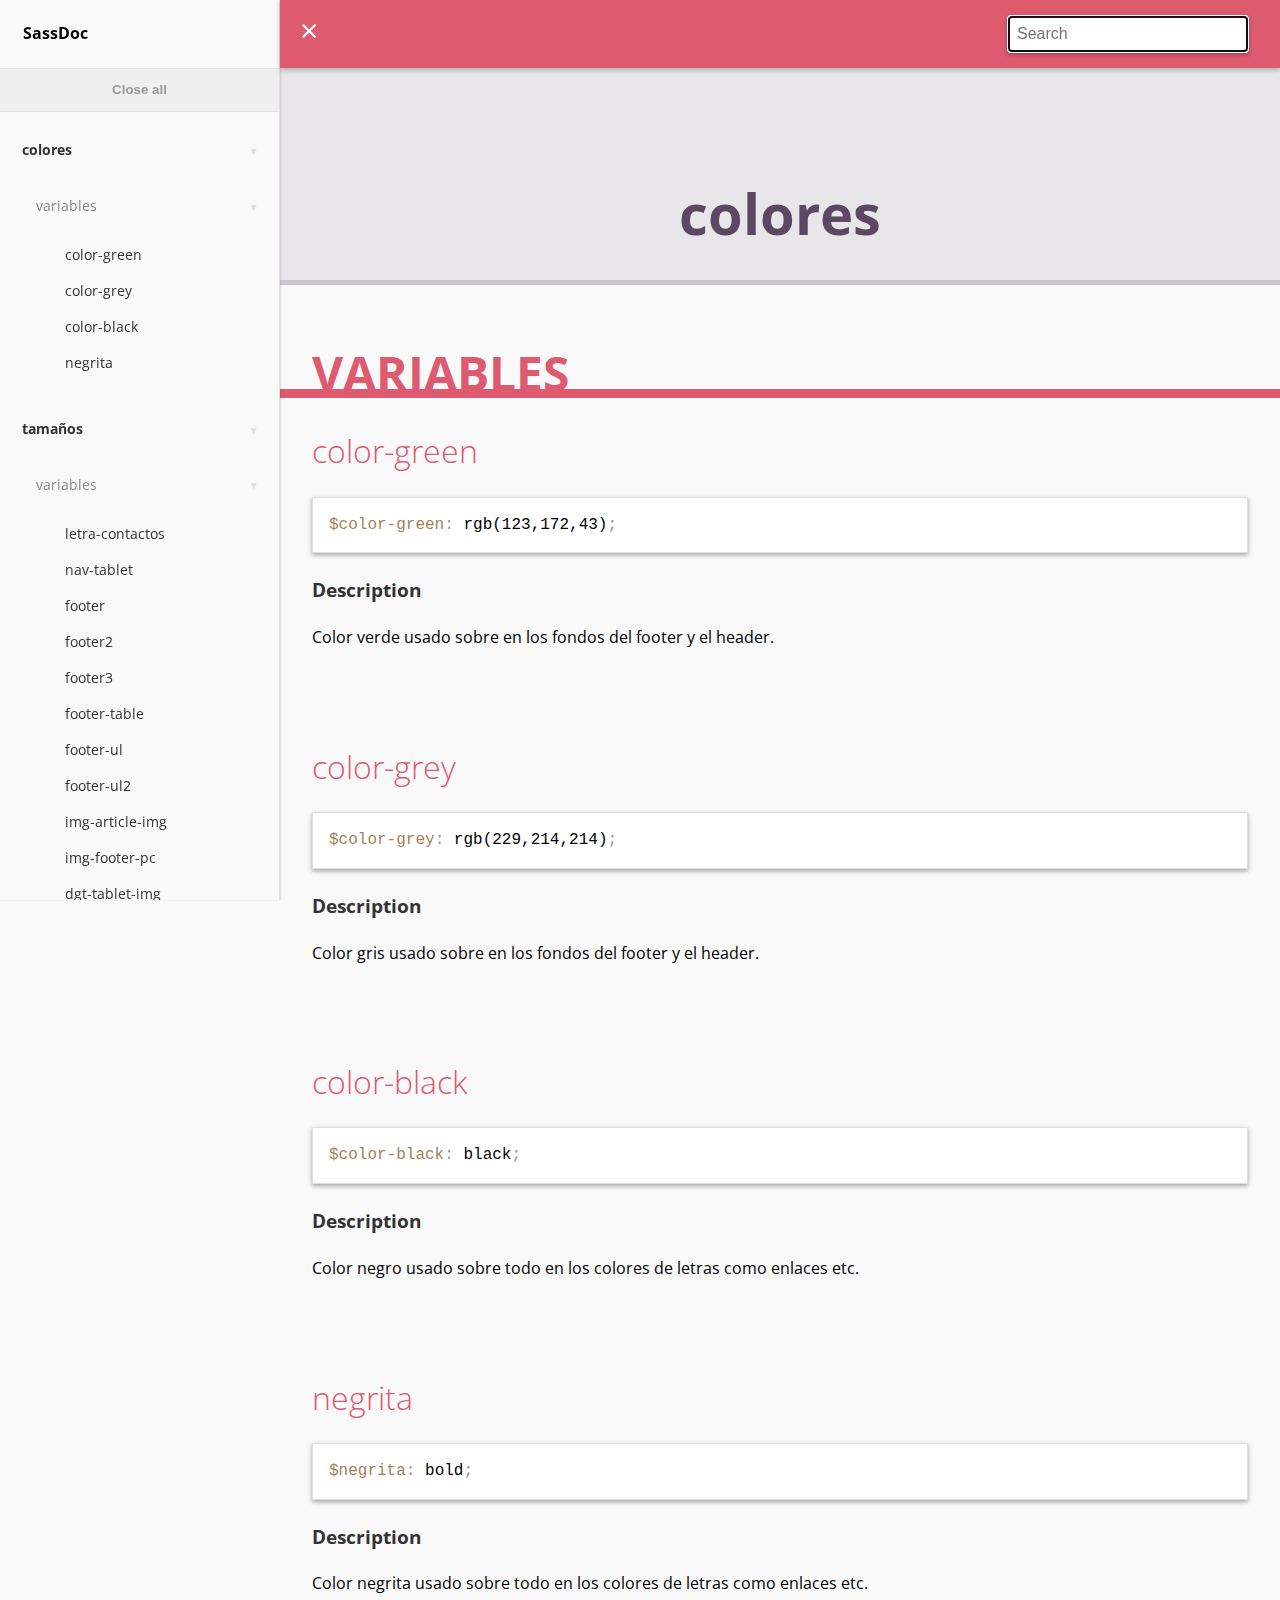
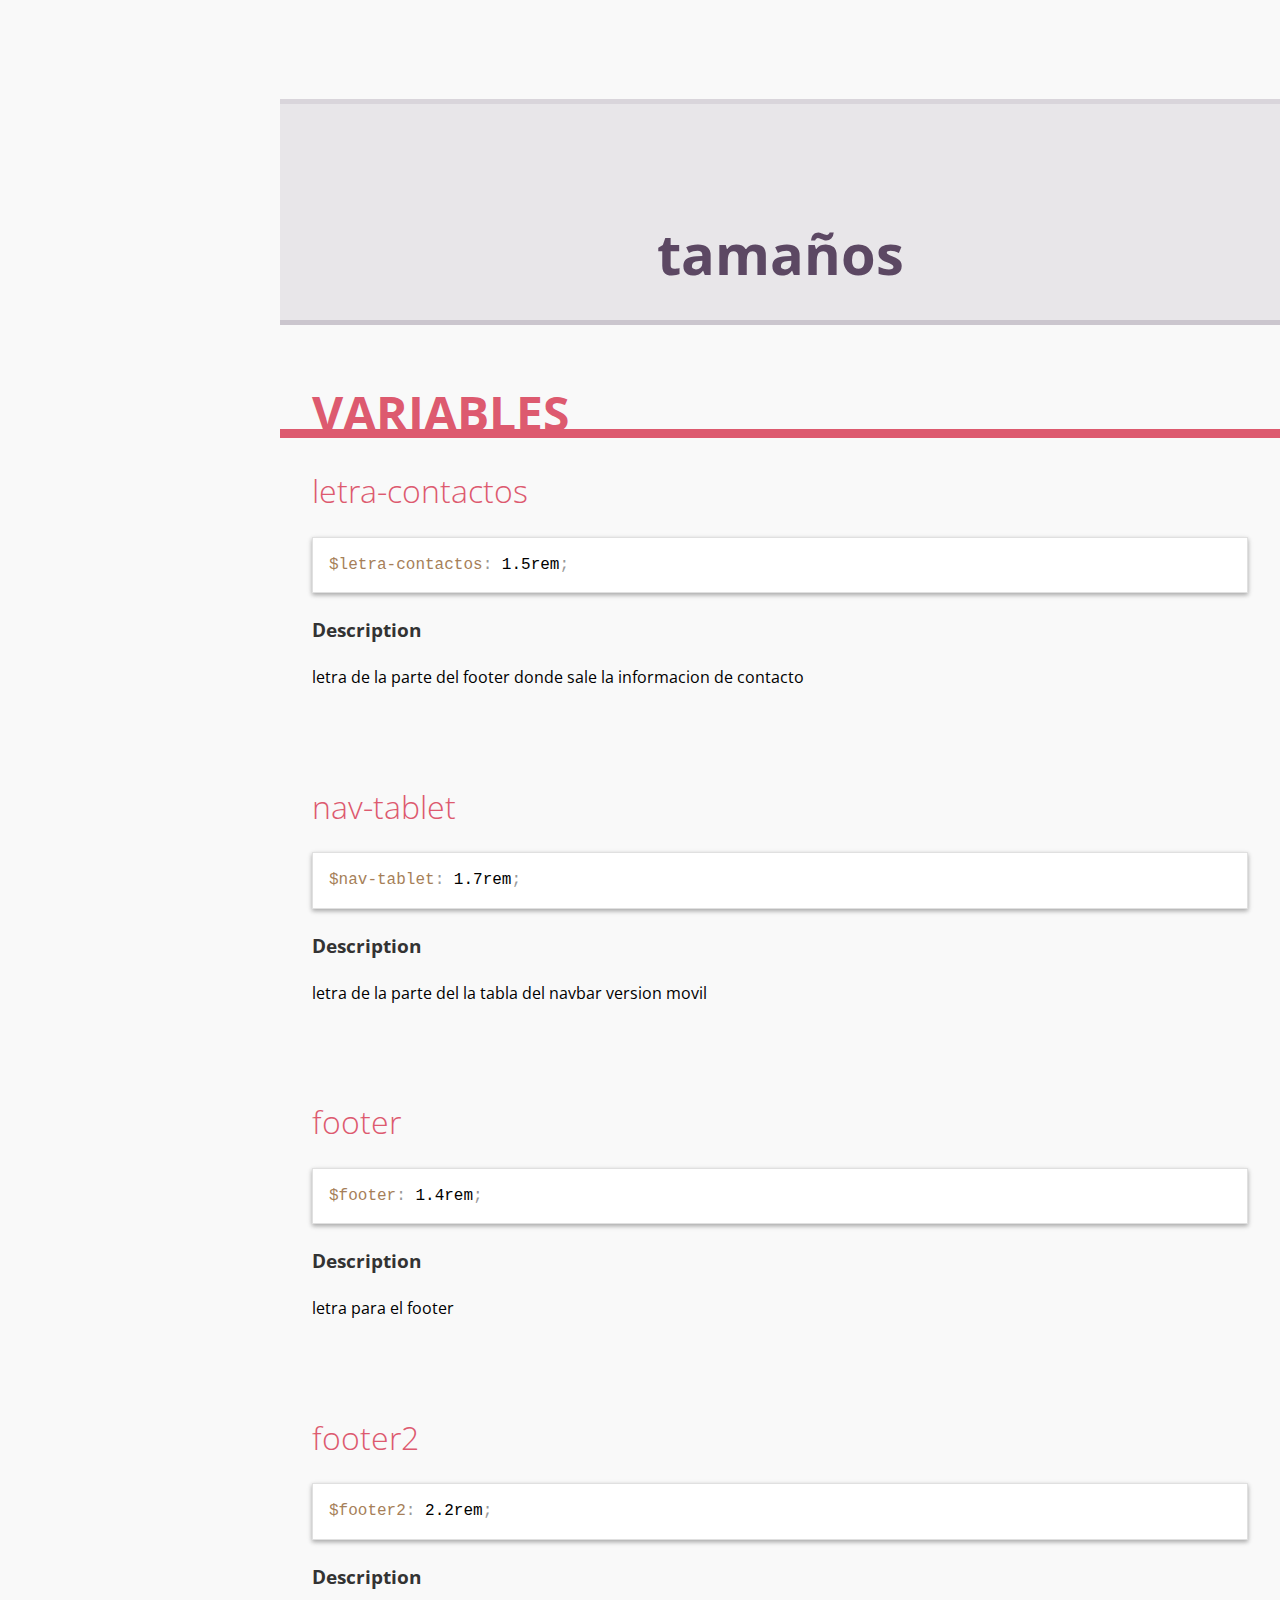
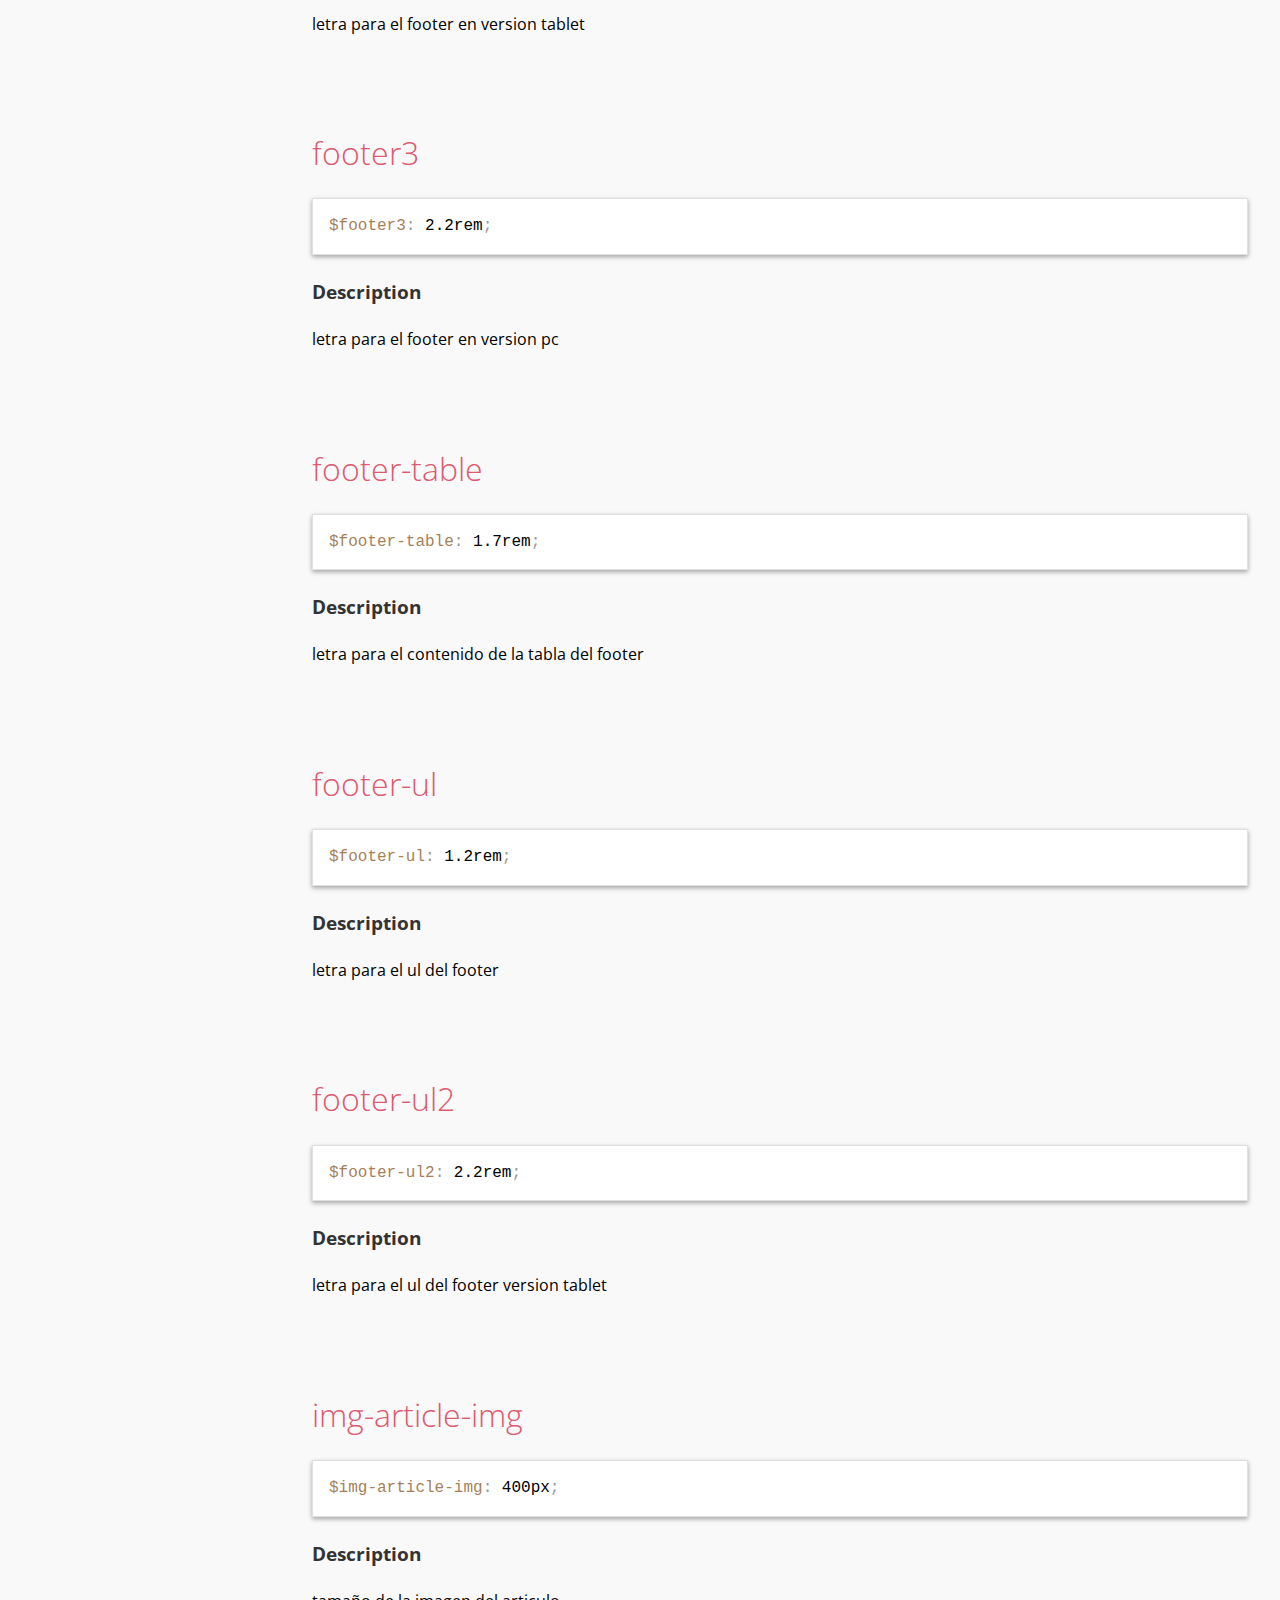
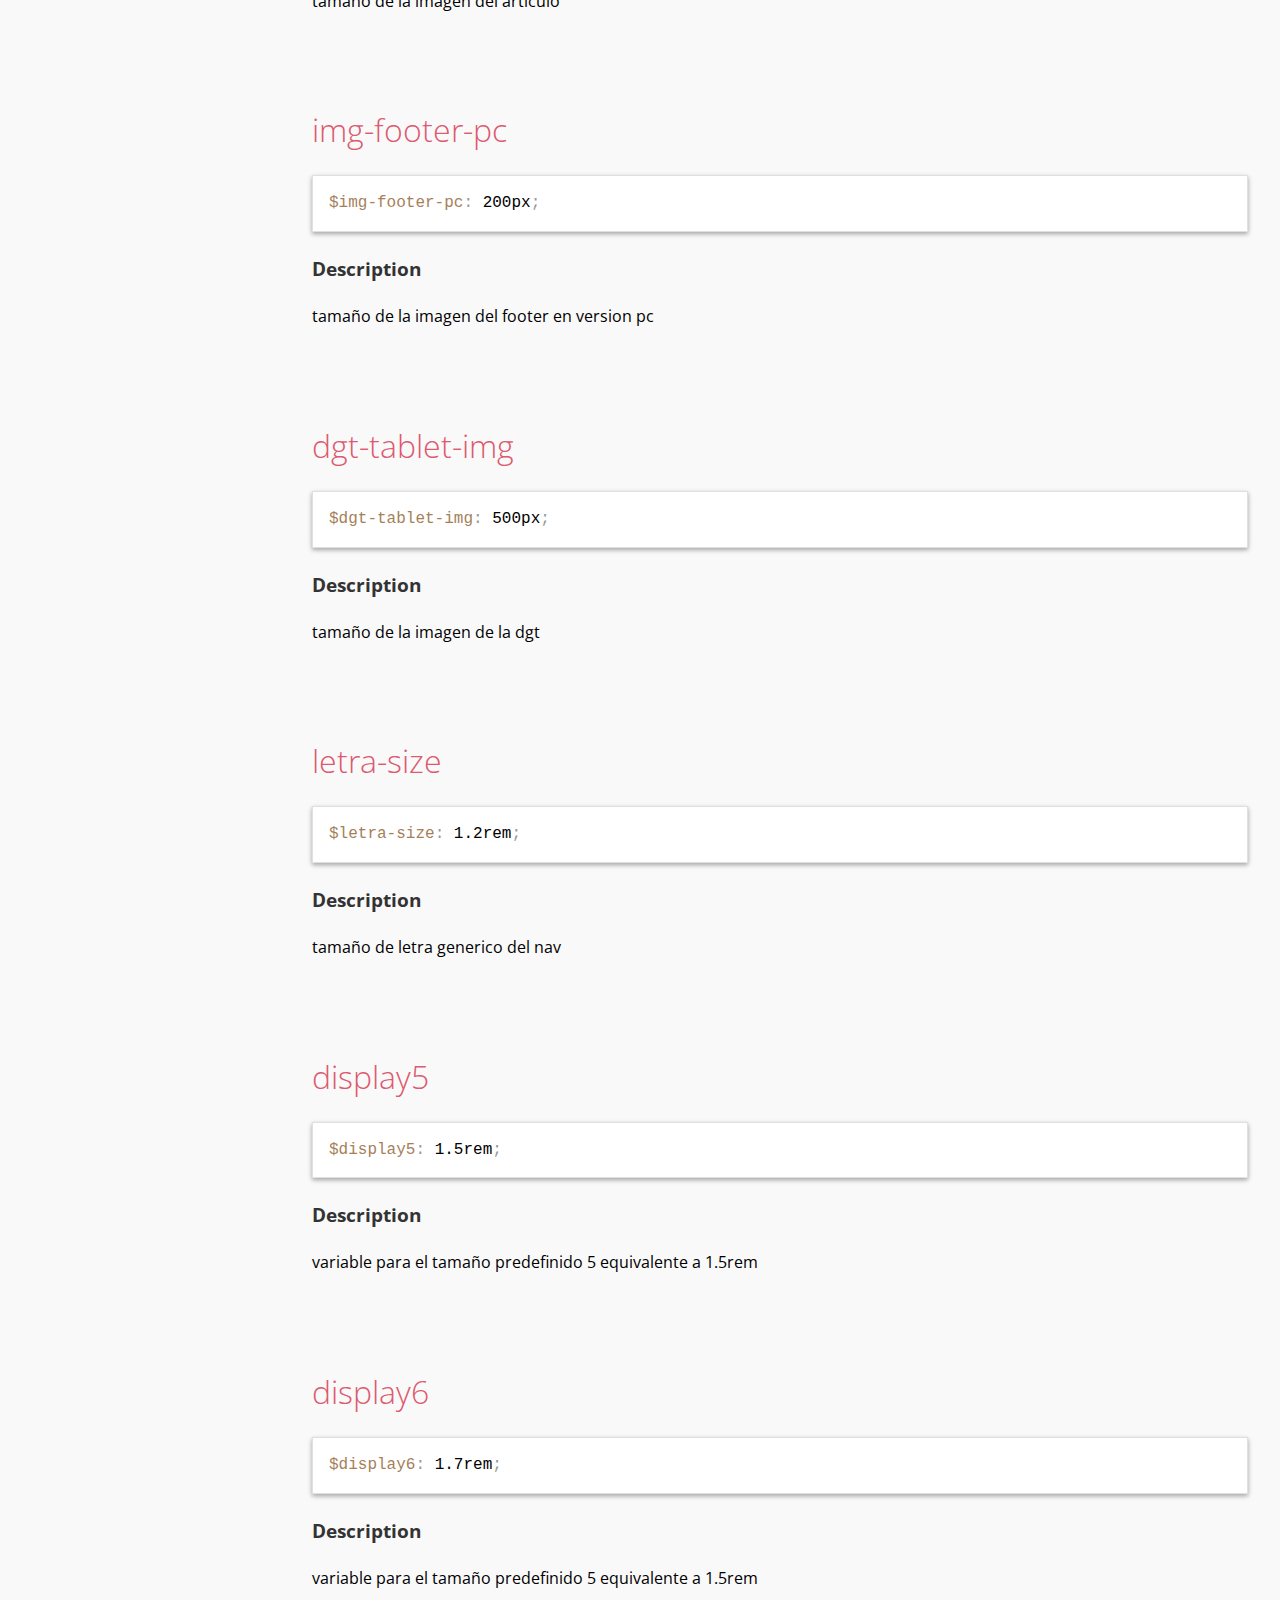
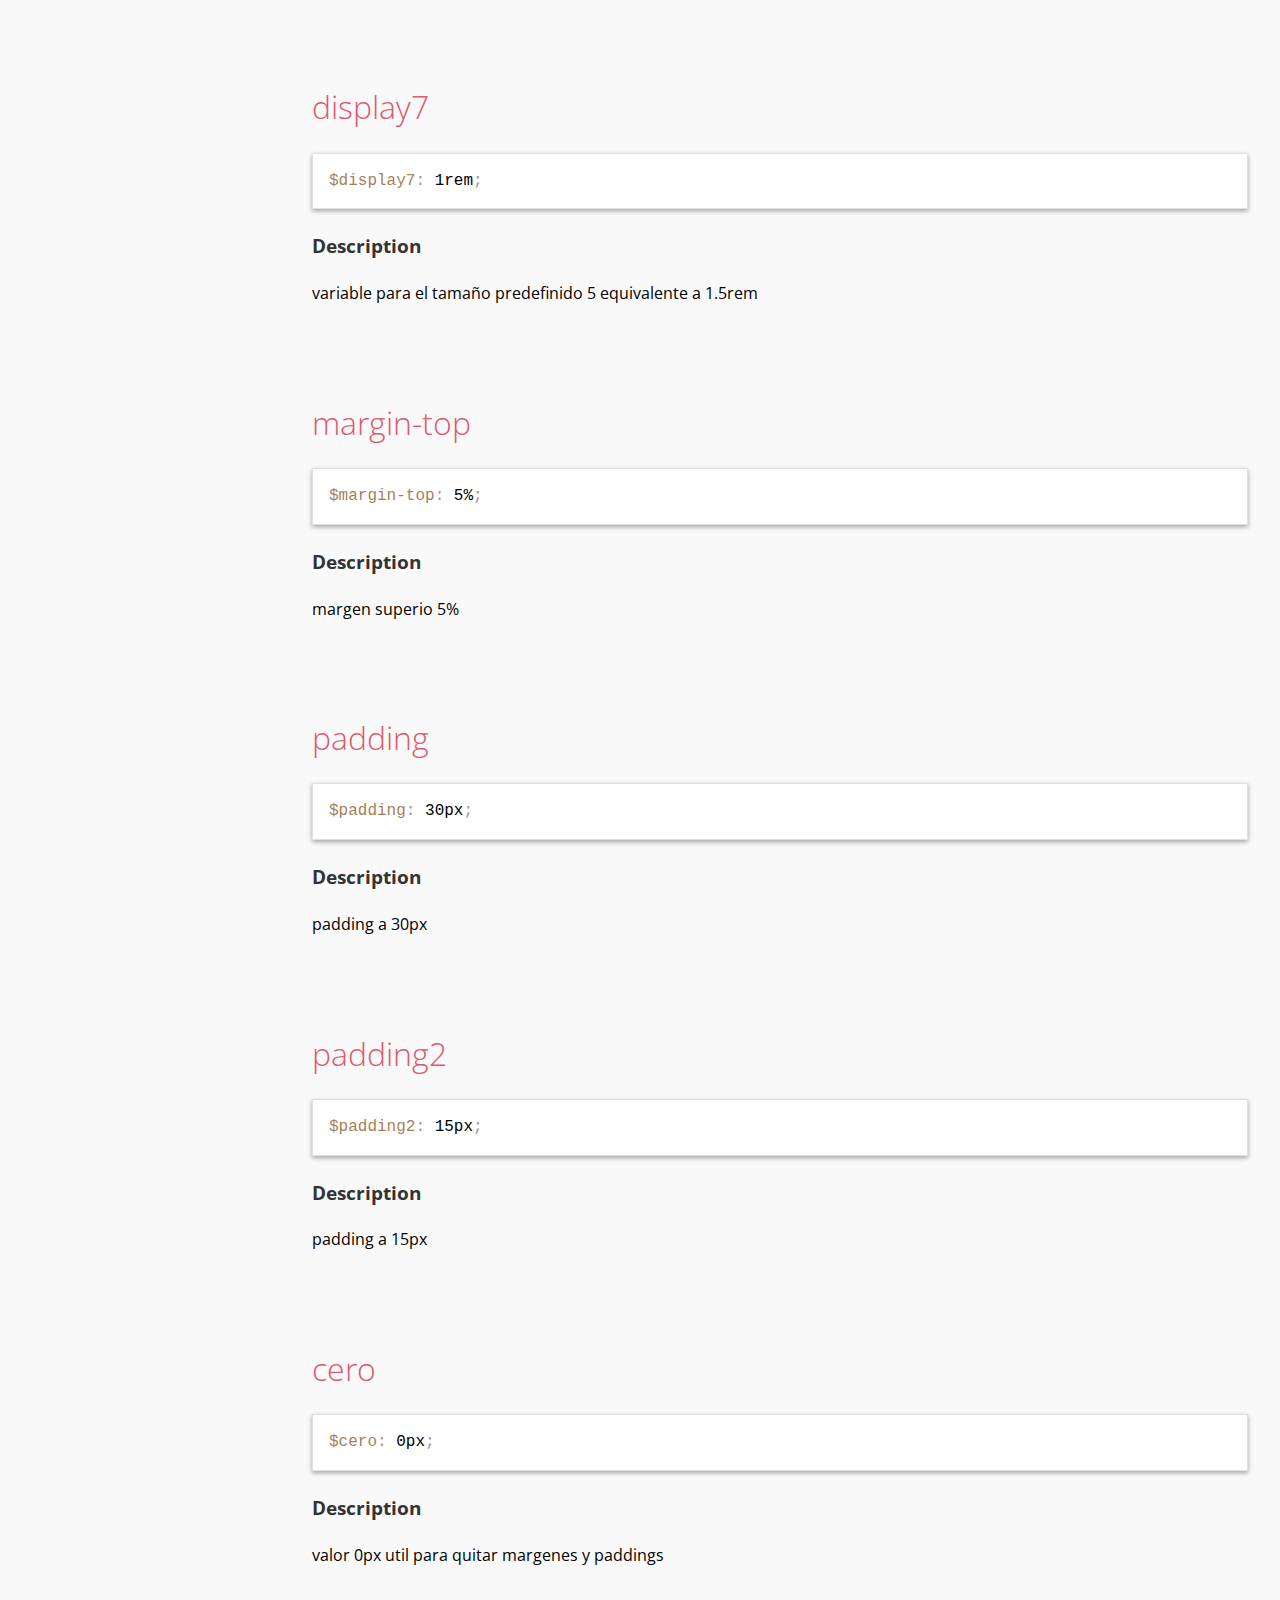
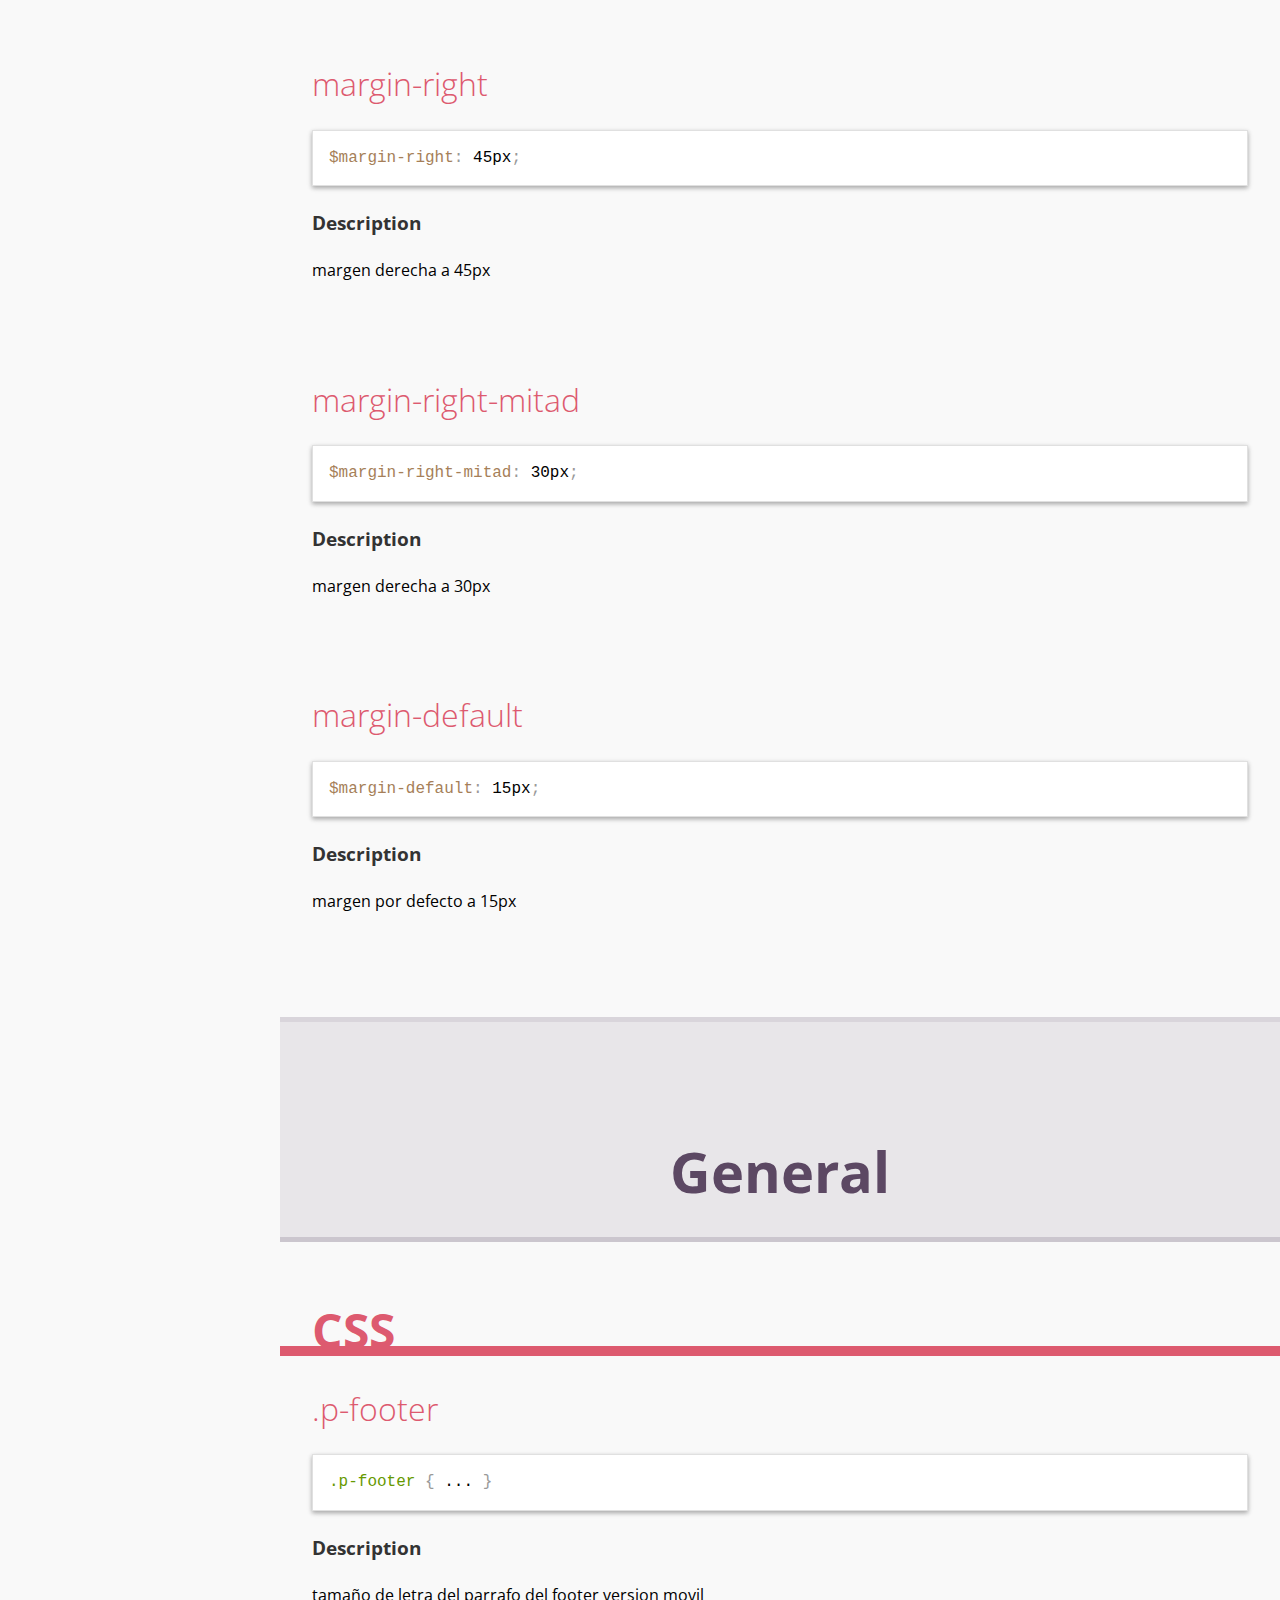
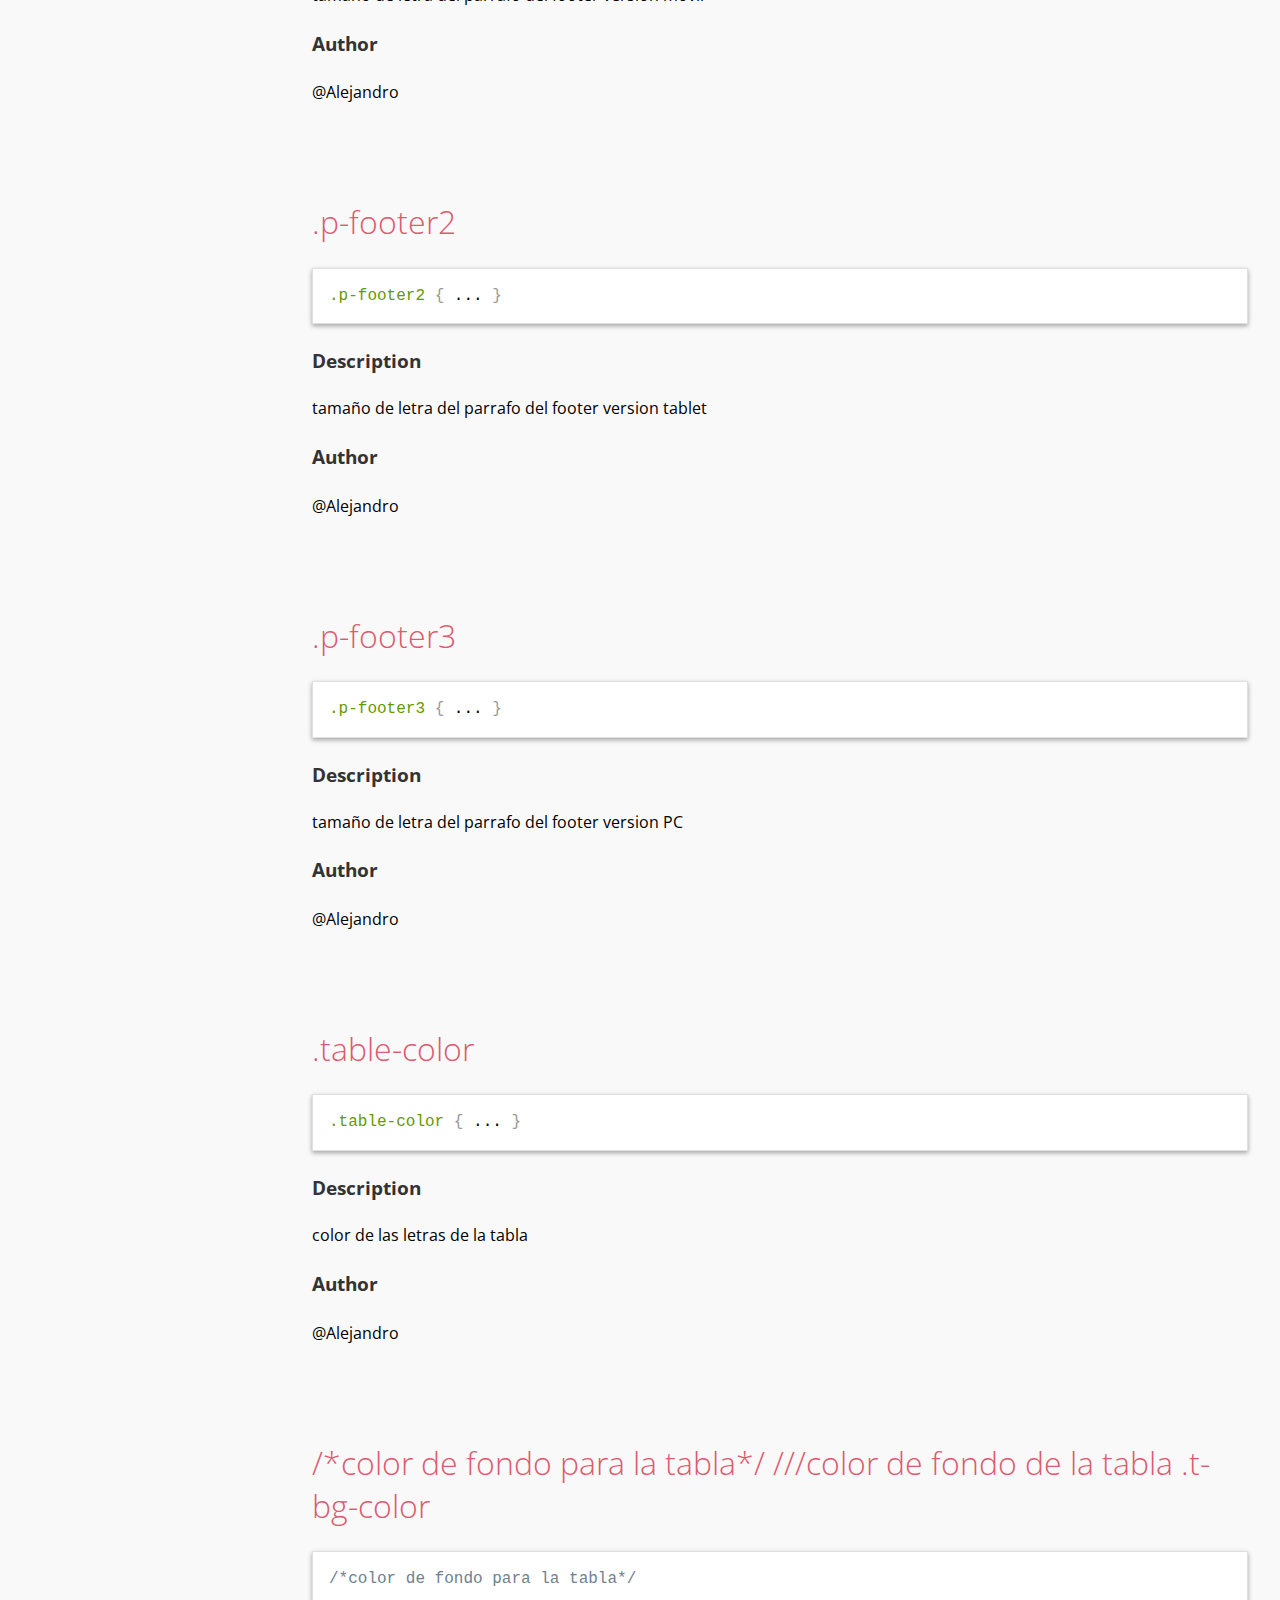
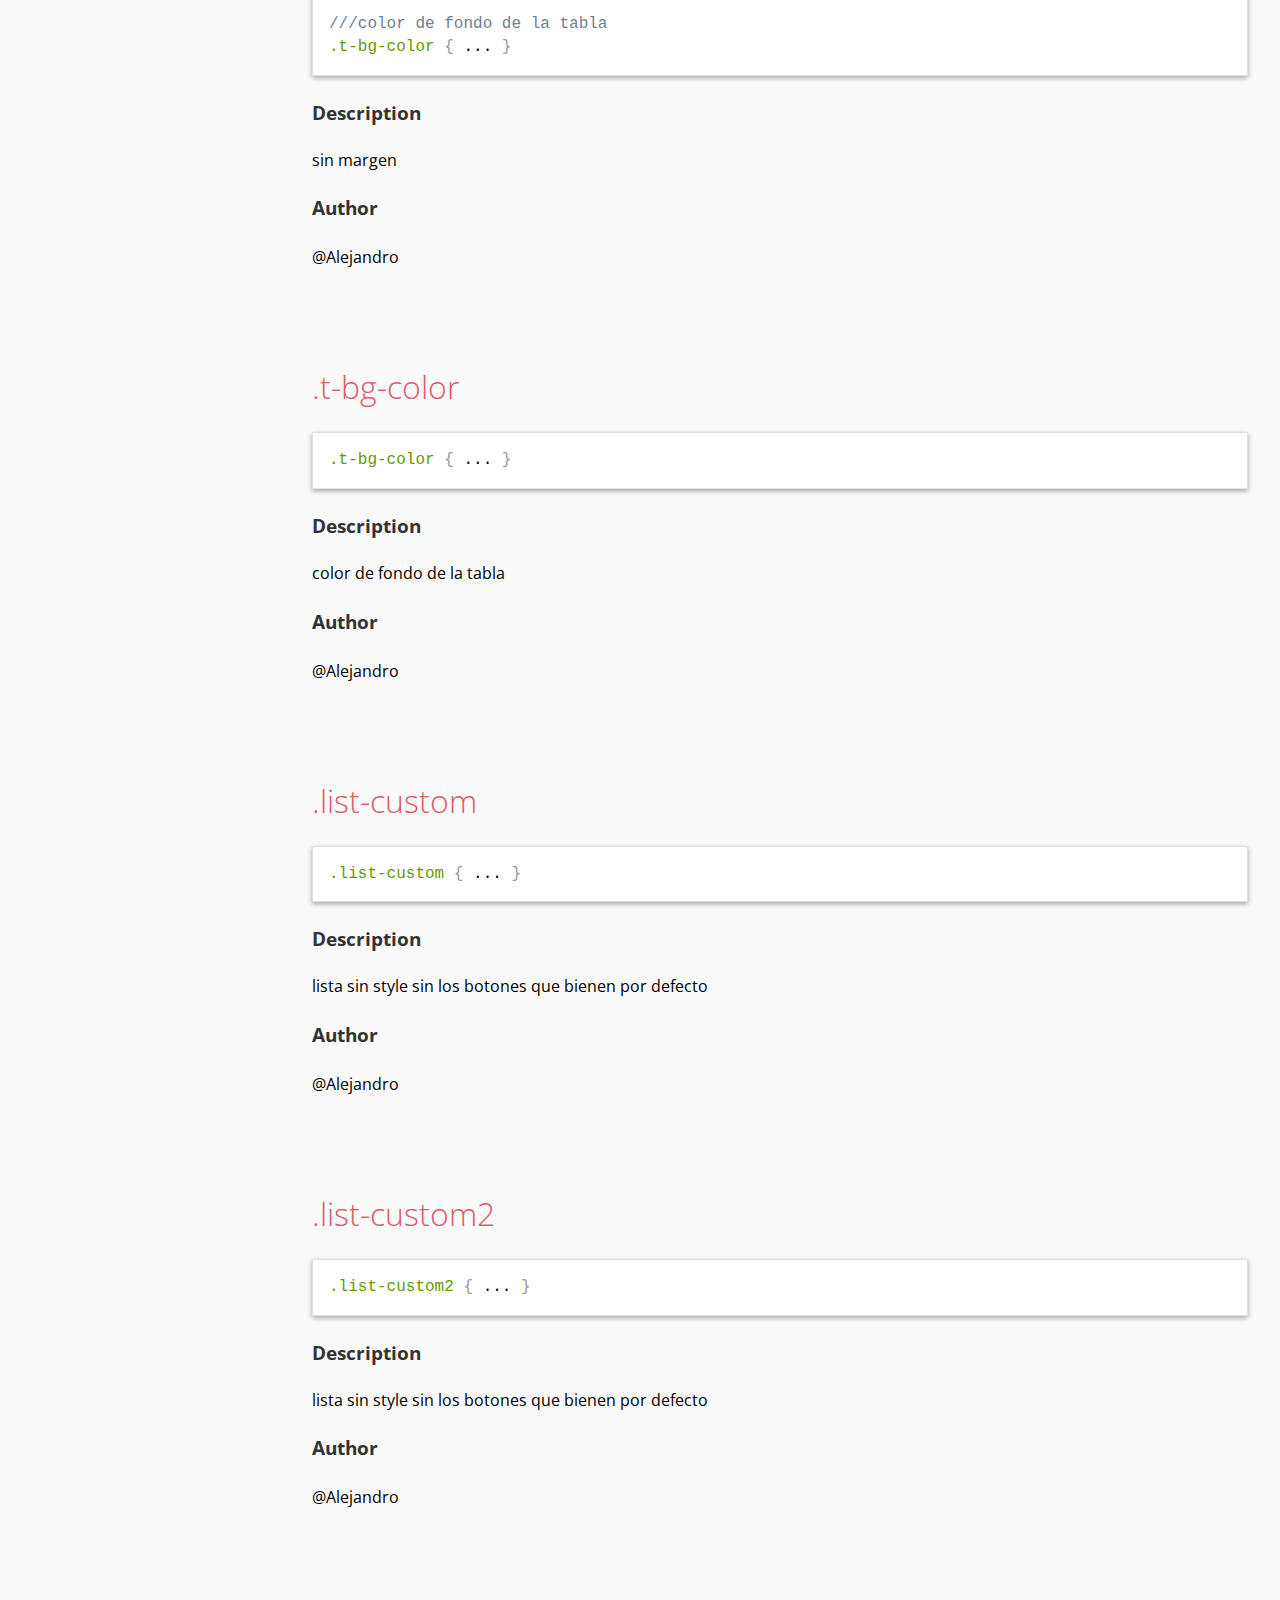
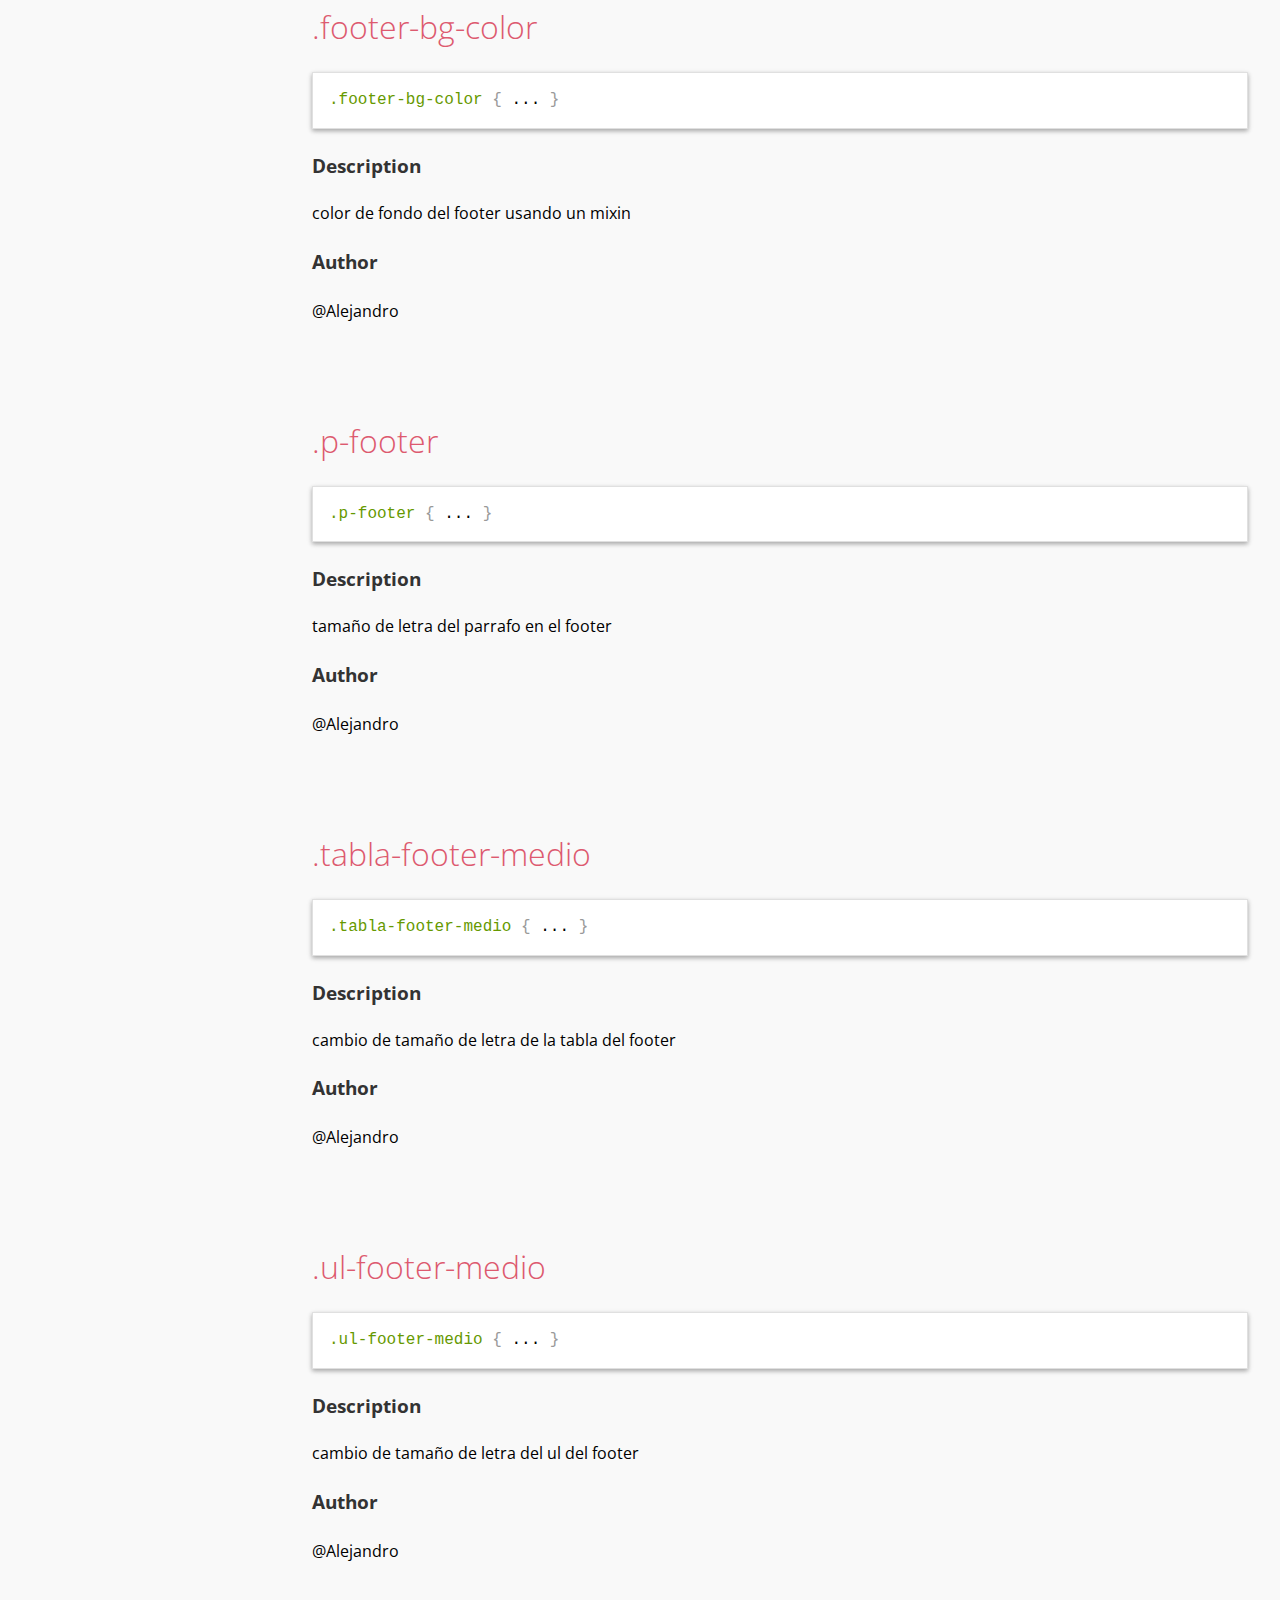
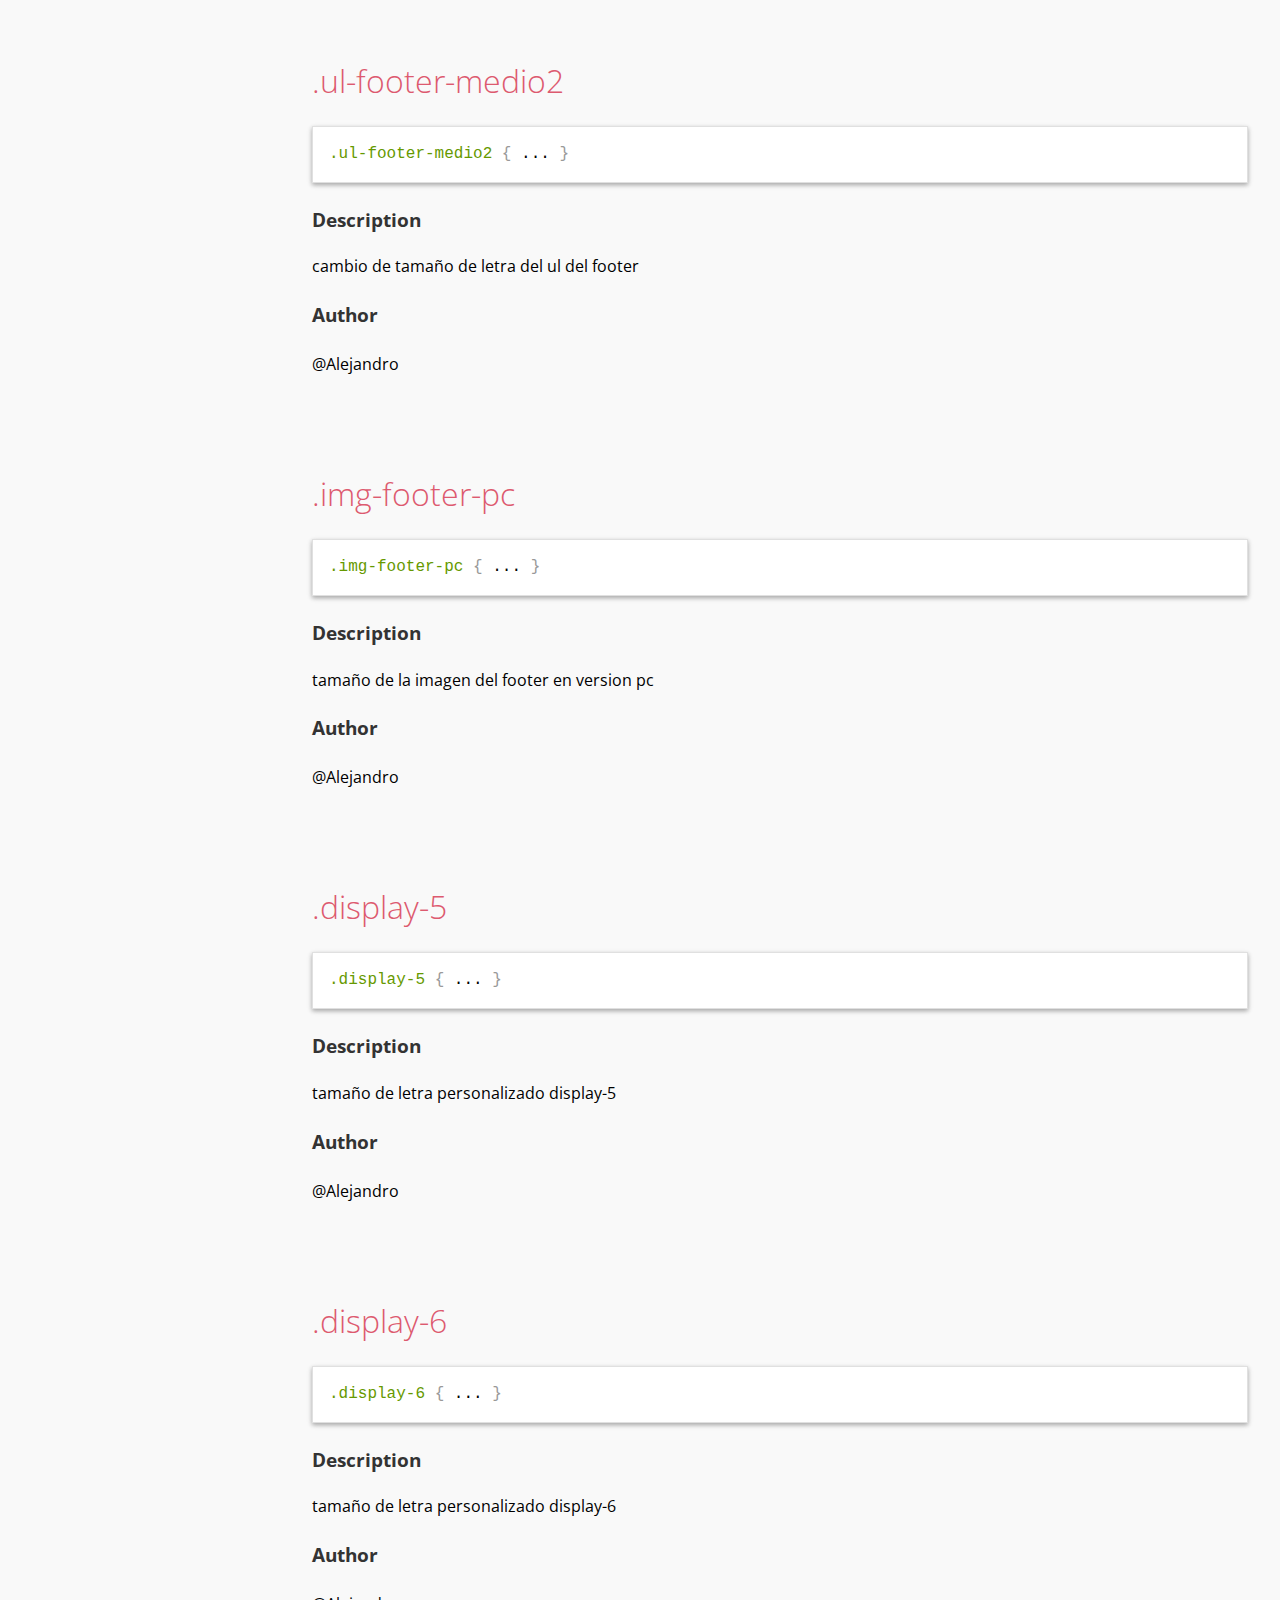
==== commit ff7a5360: "Add files via upload" ====
--- a/Pagina Web/sassdoc/index.html
+++ b/Pagina Web/sassdoc/index.html
@@ -1,44 +1,34 @@
-<!doctype html><html lang="en"><head><meta charset="utf-8"><title>SassDoc</title><link rel="stylesheet" href="assets/css/main.css"><link href="https://fonts.googleapis.com/css?family=Open+Sans:400,500,700" rel="stylesheet" type="text/css"><meta name="viewport" content="width=device-width"><meta content="IE=edge, chrome=1" http-equiv="X-UA-Compatible"><!-- Open Graph tags --><meta property="og:title" content="SassDoc - SassDoc"><meta property="og:type" content="website"><meta property="og:description" content="Release the docs!"><!-- Thanks to Sass-lang.com for the icons --><link href="assets/images/favicon.png" rel="shortcut icon"></head><body><aside class="sidebar" role="nav"><div class="sidebar__header"><h1 class="sidebar__title">SassDoc</h1></div><div class="sidebar__body"><button type="button" class="btn-toggle js-btn-toggle" data-alt="Open all">Close all</button><p class="sidebar__item sidebar__item--heading" data-slug="colores"><a href="#colores">colores</a></p><div><p class="sidebar__item sidebar__item--sub-heading" data-slug="colores-variable"><a href="#colores-variable">variables</a></p><ul class="list-unstyled"><li class="sidebar__item sassdoc__item" data-group="colores" data-name="color-green" data-type="variable"><a href="#colores-variable-color-green">color-green</a></li><li class="sidebar__item sassdoc__item" data-group="colores" data-name="color-grey" data-type="variable"><a href="#colores-variable-color-grey">color-grey</a></li><li class="sidebar__item sassdoc__item" data-group="colores" data-name="color-black" data-type="variable"><a href="#colores-variable-color-black">color-black</a></li></ul></div><p class="sidebar__item sidebar__item--heading" data-slug="tamaños"><a href="#tamaños">tamaños</a></p><div><p class="sidebar__item sidebar__item--sub-heading" data-slug="tamaños-variable"><a href="#tamaños-variable">variables</a></p><ul class="list-unstyled"><li class="sidebar__item sassdoc__item" data-group="tamaños" data-name="nav-tablet" data-type="variable"><a href="#tamaños-variable-nav-tablet">nav-tablet</a></li><li class="sidebar__item sassdoc__item" data-group="tamaños" data-name="footer" data-type="variable"><a href="#tamaños-variable-footer">footer</a></li><li class="sidebar__item sassdoc__item" data-group="tamaños" data-name="footer2" data-type="variable"><a href="#tamaños-variable-footer2">footer2</a></li><li class="sidebar__item sassdoc__item" data-group="tamaños" data-name="footer3" data-type="variable"><a href="#tamaños-variable-footer3">footer3</a></li><li class="sidebar__item sassdoc__item" data-group="tamaños" data-name="footer-table" data-type="variable"><a href="#tamaños-variable-footer-table">footer-table</a></li><li class="sidebar__item sassdoc__item" data-group="tamaños" data-name="footer-ul" data-type="variable"><a href="#tamaños-variable-footer-ul">footer-ul</a></li><li class="sidebar__item sassdoc__item" data-group="tamaños" data-name="footer-ul2" data-type="variable"><a href="#tamaños-variable-footer-ul2">footer-ul2</a></li><li class="sidebar__item sassdoc__item" data-group="tamaños" data-name="img-article-img" data-type="variable"><a href="#tamaños-variable-img-article-img">img-article-img</a></li><li class="sidebar__item sassdoc__item" data-group="tamaños" data-name="img-footer-pc" data-type="variable"><a href="#tamaños-variable-img-footer-pc">img-footer-pc</a></li><li class="sidebar__item sassdoc__item" data-group="tamaños" data-name="dgt-tablet-img" data-type="variable"><a href="#tamaños-variable-dgt-tablet-img">dgt-tablet-img</a></li><li class="sidebar__item sassdoc__item" data-group="tamaños" data-name="letra-size" data-type="variable"><a href="#tamaños-variable-letra-size">letra-size</a></li><li class="sidebar__item sassdoc__item" data-group="tamaños" data-name="display5" data-type="variable"><a href="#tamaños-variable-display5">display5</a></li><li class="sidebar__item sassdoc__item" data-group="tamaños" data-name="display6" data-type="variable"><a href="#tamaños-variable-display6">display6</a></li><li class="sidebar__item sassdoc__item" data-group="tamaños" data-name="display7" data-type="variable"><a href="#tamaños-variable-display7">display7</a></li><li class="sidebar__item sassdoc__item" data-group="tamaños" data-name="margin-top" data-type="variable"><a href="#tamaños-variable-margin-top">margin-top</a></li><li class="sidebar__item sassdoc__item" data-group="tamaños" data-name="padding" data-type="variable"><a href="#tamaños-variable-padding">padding</a></li><li class="sidebar__item sassdoc__item" data-group="tamaños" data-name="padding2" data-type="variable"><a href="#tamaños-variable-padding2">padding2</a></li><li class="sidebar__item sassdoc__item" data-group="tamaños" data-name="cero" data-type="variable"><a href="#tamaños-variable-cero">cero</a></li><li class="sidebar__item sassdoc__item" data-group="tamaños" data-name="margin-right" data-type="variable"><a href="#tamaños-variable-margin-right">margin-right</a></li><li class="sidebar__item sassdoc__item" data-group="tamaños" data-name="margin-right-mitad" data-type="variable"><a href="#tamaños-variable-margin-right-mitad">margin-right-mitad</a></li><li class="sidebar__item sassdoc__item" data-group="tamaños" data-name="margin-default" data-type="variable"><a href="#tamaños-variable-margin-default">margin-default</a></li></ul></div><p class="sidebar__item sidebar__item--heading" data-slug="undefined"><a href="#undefined">General</a></p><div><p class="sidebar__item sidebar__item--sub-heading" data-slug="undefined-css"><a href="#undefined-css">css</a></p><ul class="list-unstyled"><li class="sidebar__item sassdoc__item" data-group="undefined" data-name=".p-footer" data-type="css"><a href="#undefined-css-.p-footer">.p-footer</a></li><li class="sidebar__item sassdoc__item" data-group="undefined" data-name=".p-footer2" data-type="css"><a href="#undefined-css-.p-footer2">.p-footer2</a></li><li class="sidebar__item sassdoc__item" data-group="undefined" data-name=".p-footer3" data-type="css"><a href="#undefined-css-.p-footer3">.p-footer3</a></li><li class="sidebar__item sassdoc__item" data-group="undefined" data-name="/*color de las letras de la tabla*/
-///color de las letras de la tabla
-.table-color" data-type="css"><a href="#undefined-css-/*color de las letras de la tabla*/
-///color de las letras de la tabla
-.table-color">/*color de las letras de la tabla*/ ///color de las letras de la tabla .table-color</a></li><li class="sidebar__item sassdoc__item" data-group="undefined" data-name=".table-color" data-type="css"><a href="#undefined-css-.table-color">.table-color</a></li><li class="sidebar__item sassdoc__item" data-group="undefined" data-name="/*color de fondo para la tabla*/
+<!doctype html><html lang="en"><head><meta charset="utf-8"><title>SassDoc</title><link rel="stylesheet" href="assets/css/main.css"><link href="https://fonts.googleapis.com/css?family=Open+Sans:400,500,700" rel="stylesheet" type="text/css"><meta name="viewport" content="width=device-width"><meta content="IE=edge, chrome=1" http-equiv="X-UA-Compatible"><!-- Open Graph tags --><meta property="og:title" content="SassDoc - SassDoc"><meta property="og:type" content="website"><meta property="og:description" content="Release the docs!"><!-- Thanks to Sass-lang.com for the icons --><link href="assets/images/favicon.png" rel="shortcut icon"></head><body><aside class="sidebar" role="nav"><div class="sidebar__header"><h1 class="sidebar__title">SassDoc</h1></div><div class="sidebar__body"><button type="button" class="btn-toggle js-btn-toggle" data-alt="Open all">Close all</button><p class="sidebar__item sidebar__item--heading" data-slug="colores"><a href="#colores">colores</a></p><div><p class="sidebar__item sidebar__item--sub-heading" data-slug="colores-variable"><a href="#colores-variable">variables</a></p><ul class="list-unstyled"><li class="sidebar__item sassdoc__item" data-group="colores" data-name="color-green" data-type="variable"><a href="#colores-variable-color-green">color-green</a></li><li class="sidebar__item sassdoc__item" data-group="colores" data-name="color-grey" data-type="variable"><a href="#colores-variable-color-grey">color-grey</a></li><li class="sidebar__item sassdoc__item" data-group="colores" data-name="color-black" data-type="variable"><a href="#colores-variable-color-black">color-black</a></li><li class="sidebar__item sassdoc__item" data-group="colores" data-name="negrita" data-type="variable"><a href="#colores-variable-negrita">negrita</a></li></ul></div><p class="sidebar__item sidebar__item--heading" data-slug="tamaños"><a href="#tamaños">tamaños</a></p><div><p class="sidebar__item sidebar__item--sub-heading" data-slug="tamaños-variable"><a href="#tamaños-variable">variables</a></p><ul class="list-unstyled"><li class="sidebar__item sassdoc__item" data-group="tamaños" data-name="letra-contactos" data-type="variable"><a href="#tamaños-variable-letra-contactos">letra-contactos</a></li><li class="sidebar__item sassdoc__item" data-group="tamaños" data-name="nav-tablet" data-type="variable"><a href="#tamaños-variable-nav-tablet">nav-tablet</a></li><li class="sidebar__item sassdoc__item" data-group="tamaños" data-name="footer" data-type="variable"><a href="#tamaños-variable-footer">footer</a></li><li class="sidebar__item sassdoc__item" data-group="tamaños" data-name="footer2" data-type="variable"><a href="#tamaños-variable-footer2">footer2</a></li><li class="sidebar__item sassdoc__item" data-group="tamaños" data-name="footer3" data-type="variable"><a href="#tamaños-variable-footer3">footer3</a></li><li class="sidebar__item sassdoc__item" data-group="tamaños" data-name="footer-table" data-type="variable"><a href="#tamaños-variable-footer-table">footer-table</a></li><li class="sidebar__item sassdoc__item" data-group="tamaños" data-name="footer-ul" data-type="variable"><a href="#tamaños-variable-footer-ul">footer-ul</a></li><li class="sidebar__item sassdoc__item" data-group="tamaños" data-name="footer-ul2" data-type="variable"><a href="#tamaños-variable-footer-ul2">footer-ul2</a></li><li class="sidebar__item sassdoc__item" data-group="tamaños" data-name="img-article-img" data-type="variable"><a href="#tamaños-variable-img-article-img">img-article-img</a></li><li class="sidebar__item sassdoc__item" data-group="tamaños" data-name="img-footer-pc" data-type="variable"><a href="#tamaños-variable-img-footer-pc">img-footer-pc</a></li><li class="sidebar__item sassdoc__item" data-group="tamaños" data-name="dgt-tablet-img" data-type="variable"><a href="#tamaños-variable-dgt-tablet-img">dgt-tablet-img</a></li><li class="sidebar__item sassdoc__item" data-group="tamaños" data-name="letra-size" data-type="variable"><a href="#tamaños-variable-letra-size">letra-size</a></li><li class="sidebar__item sassdoc__item" data-group="tamaños" data-name="display5" data-type="variable"><a href="#tamaños-variable-display5">display5</a></li><li class="sidebar__item sassdoc__item" data-group="tamaños" data-name="display6" data-type="variable"><a href="#tamaños-variable-display6">display6</a></li><li class="sidebar__item sassdoc__item" data-group="tamaños" data-name="display7" data-type="variable"><a href="#tamaños-variable-display7">display7</a></li><li class="sidebar__item sassdoc__item" data-group="tamaños" data-name="margin-top" data-type="variable"><a href="#tamaños-variable-margin-top">margin-top</a></li><li class="sidebar__item sassdoc__item" data-group="tamaños" data-name="padding" data-type="variable"><a href="#tamaños-variable-padding">padding</a></li><li class="sidebar__item sassdoc__item" data-group="tamaños" data-name="padding2" data-type="variable"><a href="#tamaños-variable-padding2">padding2</a></li><li class="sidebar__item sassdoc__item" data-group="tamaños" data-name="cero" data-type="variable"><a href="#tamaños-variable-cero">cero</a></li><li class="sidebar__item sassdoc__item" data-group="tamaños" data-name="margin-right" data-type="variable"><a href="#tamaños-variable-margin-right">margin-right</a></li><li class="sidebar__item sassdoc__item" data-group="tamaños" data-name="margin-right-mitad" data-type="variable"><a href="#tamaños-variable-margin-right-mitad">margin-right-mitad</a></li><li class="sidebar__item sassdoc__item" data-group="tamaños" data-name="margin-default" data-type="variable"><a href="#tamaños-variable-margin-default">margin-default</a></li></ul></div><p class="sidebar__item sidebar__item--heading" data-slug="undefined"><a href="#undefined">General</a></p><div><p class="sidebar__item sidebar__item--sub-heading" data-slug="undefined-css"><a href="#undefined-css">css</a></p><ul class="list-unstyled"><li class="sidebar__item sassdoc__item" data-group="undefined" data-name=".p-footer" data-type="css"><a href="#undefined-css-.p-footer">.p-footer</a></li><li class="sidebar__item sassdoc__item" data-group="undefined" data-name=".p-footer2" data-type="css"><a href="#undefined-css-.p-footer2">.p-footer2</a></li><li class="sidebar__item sassdoc__item" data-group="undefined" data-name=".p-footer3" data-type="css"><a href="#undefined-css-.p-footer3">.p-footer3</a></li><li class="sidebar__item sassdoc__item" data-group="undefined" data-name=".table-color" data-type="css"><a href="#undefined-css-.table-color">.table-color</a></li><li class="sidebar__item sassdoc__item" data-group="undefined" data-name="/*color de fondo para la tabla*/
+
 ///color de fondo de la tabla
 .t-bg-color" data-type="css"><a href="#undefined-css-/*color de fondo para la tabla*/
+
 ///color de fondo de la tabla
-.t-bg-color">/*color de fondo para la tabla*/ ///color de fondo de la tabla .t-bg-color</a></li><li class="sidebar__item sassdoc__item" data-group="undefined" data-name=".t-bg-color" data-type="css"><a href="#undefined-css-.t-bg-color">.t-bg-color</a></li><li class="sidebar__item sassdoc__item" data-group="undefined" data-name=".list-custom" data-type="css"><a href="#undefined-css-.list-custom">.list-custom</a></li><li class="sidebar__item sassdoc__item" data-group="undefined" data-name=".list-custom2" data-type="css"><a href="#undefined-css-.list-custom2">.list-custom2</a></li><li class="sidebar__item sassdoc__item" data-group="undefined" data-name=".footer-bg-color" data-type="css"><a href="#undefined-css-.footer-bg-color">.footer-bg-color</a></li><li class="sidebar__item sassdoc__item" data-group="undefined" data-name=".p-footer" data-type="css"><a href="#undefined-css-.p-footer">.p-footer</a></li><li class="sidebar__item sassdoc__item" data-group="undefined" data-name=".tabla-footer-medio" data-type="css"><a href="#undefined-css-.tabla-footer-medio">.tabla-footer-medio</a></li><li class="sidebar__item sassdoc__item" data-group="undefined" data-name=".ul-footer-medio" data-type="css"><a href="#undefined-css-.ul-footer-medio">.ul-footer-medio</a></li><li class="sidebar__item sassdoc__item" data-group="undefined" data-name=".ul-footer-medio2" data-type="css"><a href="#undefined-css-.ul-footer-medio2">.ul-footer-medio2</a></li><li class="sidebar__item sassdoc__item" data-group="undefined" data-name=".img-footer-pc" data-type="css"><a href="#undefined-css-.img-footer-pc">.img-footer-pc</a></li><li class="sidebar__item sassdoc__item" data-group="undefined" data-name=".display-5" data-type="css"><a href="#undefined-css-.display-5">.display-5</a></li><li class="sidebar__item sassdoc__item" data-group="undefined" data-name=".display-6" data-type="css"><a href="#undefined-css-.display-6">.display-6</a></li><li class="sidebar__item sassdoc__item" data-group="undefined" data-name=".table-amazine" data-type="css"><a href="#undefined-css-.table-amazine">.table-amazine</a></li><li class="sidebar__item sassdoc__item" data-group="undefined" data-name="body" data-type="css"><a href="#undefined-css-body">body</a></li><li class="sidebar__item sassdoc__item" data-group="undefined" data-name="a.color" data-type="css"><a href="#undefined-css-a.color">a.color</a></li><li class="sidebar__item sassdoc__item" data-group="undefined" data-name=".sin-padding" data-type="css"><a href="#undefined-css-.sin-padding">.sin-padding</a></li><li class="sidebar__item sassdoc__item" data-group="undefined" data-name=".con-padding" data-type="css"><a href="#undefined-css-.con-padding">.con-padding</a></li><li class="sidebar__item sassdoc__item" data-group="undefined" data-name="body" data-type="css"><a href="#undefined-css-body">body</a></li><li class="sidebar__item sassdoc__item" data-group="undefined" data-name=".img-article-pc" data-type="css"><a href="#undefined-css-.img-article-pc">.img-article-pc</a></li><li class="sidebar__item sassdoc__item" data-group="undefined" data-name=".dgt-tablet-img" data-type="css"><a href="#undefined-css-.dgt-tablet-img">.dgt-tablet-img</a></li><li class="sidebar__item sassdoc__item" data-group="undefined" data-name="section &gt; div &gt; h1" data-type="css"><a href="#undefined-css-section &gt; div &gt; h1">section &gt; div &gt; h1</a></li><li class="sidebar__item sassdoc__item" data-group="undefined" data-name="section &gt; div &gt; h3" data-type="css"><a href="#undefined-css-section &gt; div &gt; h3">section &gt; div &gt; h3</a></li><li class="sidebar__item sassdoc__item" data-group="undefined" data-name="a" data-type="css"><a href="#undefined-css-a">a</a></li><li class="sidebar__item sassdoc__item" data-group="undefined" data-name=".margin-top" data-type="css"><a href="#undefined-css-.margin-top">.margin-top</a></li><li class="sidebar__item sassdoc__item" data-group="undefined" data-name=".con-padding2" data-type="css"><a href="#undefined-css-.con-padding2">.con-padding2</a></li><li class="sidebar__item sassdoc__item" data-group="undefined" data-name=".sin-padding-right" data-type="css"><a href="#undefined-css-.sin-padding-right">.sin-padding-right</a></li><li class="sidebar__item sassdoc__item" data-group="undefined" data-name=".sin-margin" data-type="css"><a href="#undefined-css-.sin-margin">.sin-margin</a></li><li class="sidebar__item sassdoc__item" data-group="undefined" data-name=".sin-margin-right" data-type="css"><a href="#undefined-css-.sin-margin-right">.sin-margin-right</a></li><li class="sidebar__item sassdoc__item" data-group="undefined" data-name=".margin-right" data-type="css"><a href="#undefined-css-.margin-right">.margin-right</a></li><li class="sidebar__item sassdoc__item" data-group="undefined" data-name=".margin-right2" data-type="css"><a href="#undefined-css-.margin-right2">.margin-right2</a></li><li class="sidebar__item sassdoc__item" data-group="undefined" data-name=".margin-right-15" data-type="css"><a href="#undefined-css-.margin-right-15">.margin-right-15</a></li><li class="sidebar__item sassdoc__item" data-group="undefined" data-name="div.border:hover" data-type="css"><a href="#undefined-css-div.border:hover">div.border:hover</a></li><li class="sidebar__item sassdoc__item" data-group="undefined" data-name=".margin15" data-type="css"><a href="#undefined-css-.margin15">.margin15</a></li><li class="sidebar__item sassdoc__item" data-group="undefined" data-name=".margin-left" data-type="css"><a href="#undefined-css-.margin-left">.margin-left</a></li><li class="sidebar__item sassdoc__item" data-group="undefined" data-name=".margin-left2" data-type="css"><a href="#undefined-css-.margin-left2">.margin-left2</a></li><li class="sidebar__item sassdoc__item" data-group="undefined" data-name=".display-7" data-type="css"><a href="#undefined-css-.display-7">.display-7</a></li><li class="sidebar__item sassdoc__item" data-group="undefined" data-name=".btn-grey" data-type="css"><a href="#undefined-css-.btn-grey">.btn-grey</a></li><li class="sidebar__item sassdoc__item" data-group="undefined" data-name="#letra-size" data-type="css"><a href="#undefined-css-#letra-size">#letra-size</a></li></ul></div></div></aside><article class="main" role="main"><header class="header" role="banner"><div class="container"><div class="sassdoc__searchbar searchbar"><label for="js-search-input" class="visually-hidden">Search</label><div class="searchbar__form" id="js-search"><input name="search" type="search" class="searchbar__field" autocomplete="off" autofocus id="js-search-input" placeholder="Search"><ul class="searchbar__suggestions" id="js-search-suggestions"></ul></div></div></div></header><section class="main__section"><h1 class="main__heading" id="colores"><div class="container">colores</div></h1><section class="main__sub-section" id="colores-variable"><h2 class="main__heading--secondary"><div class="container">variables</div></h2><section class="main__item container item" id="colores-variable-color-green"><h3 class="item__heading"><a class="item__name" href="#variable-color-green">color-green</a></h3><div class="item__code-wrapper"><pre class="item__code language-scss"><code>$color-green: rgb(123,172,43);</code></pre></div></section><section class="main__item container item" id="colores-variable-color-grey"><h3 class="item__heading"><a class="item__name" href="#variable-color-grey">color-grey</a></h3><div class="item__code-wrapper"><pre class="item__code language-scss"><code>$color-grey: rgb(229,214,214);</code></pre></div></section><section class="main__item container item" id="colores-variable-color-black"><h3 class="item__heading"><a class="item__name" href="#variable-color-black">color-black</a></h3><div class="item__code-wrapper"><pre class="item__code language-scss"><code>$color-black: black;</code></pre></div></section></section></section><section class="main__section"><h1 class="main__heading" id="tamaños"><div class="container">tamaños</div></h1><section class="main__sub-section" id="tamaños-variable"><h2 class="main__heading--secondary"><div class="container">variables</div></h2><section class="main__item container item" id="tamaños-variable-nav-tablet"><h3 class="item__heading"><a class="item__name" href="#variable-nav-tablet">nav-tablet</a></h3><div class="item__code-wrapper"><pre class="item__code language-scss"><code>$nav-tablet: 1.7rem;</code></pre></div><h3 class="item__sub-heading">Author</h3><ul class="list-unstyled"><li><p>@Alejandro</p></li></ul></section><section class="main__item container item" id="tamaños-variable-footer"><h3 class="item__heading"><a class="item__name" href="#variable-footer">footer</a></h3><div class="item__code-wrapper"><pre class="item__code language-scss"><code>$footer: 1.4rem;</code></pre></div><h3 class="item__sub-heading">Author</h3><ul class="list-unstyled"><li><p>@Alejandro</p></li></ul></section><section class="main__item container item" id="tamaños-variable-footer2"><h3 class="item__heading"><a class="item__name" href="#variable-footer2">footer2</a></h3><div class="item__code-wrapper"><pre class="item__code language-scss"><code>$footer2: 2.2rem;</code></pre></div><h3 class="item__sub-heading">Author</h3><ul class="list-unstyled"><li><p>@Alejandro</p></li></ul></section><section class="main__item container item" id="tamaños-variable-footer3"><h3 class="item__heading"><a class="item__name" href="#variable-footer3">footer3</a></h3><div class="item__code-wrapper"><pre class="item__code language-scss"><code>$footer3: 2.2rem;</code></pre></div><h3 class="item__sub-heading">Author</h3><ul class="list-unstyled"><li><p>@Alejandro</p></li></ul></section><section class="main__item container item" id="tamaños-variable-footer-table"><h3 class="item__heading"><a class="item__name" href="#variable-footer-table">footer-table</a></h3><div class="item__code-wrapper"><pre class="item__code language-scss"><code>$footer-table: 1.7rem;</code></pre></div><h3 class="item__sub-heading">Author</h3><ul class="list-unstyled"><li><p>@Alejandro</p></li></ul></section><section class="main__item container item" id="tamaños-variable-footer-ul"><h3 class="item__heading"><a class="item__name" href="#variable-footer-ul">footer-ul</a></h3><div class="item__code-wrapper"><pre class="item__code language-scss"><code>$footer-ul: 1.2rem;</code></pre></div><h3 class="item__sub-heading">Author</h3><ul class="list-unstyled"><li><p>@Alejandro</p></li></ul></section><section class="main__item container item" id="tamaños-variable-footer-ul2"><h3 class="item__heading"><a class="item__name" href="#variable-footer-ul2">footer-ul2</a></h3><div class="item__code-wrapper"><pre class="item__code language-scss"><code>$footer-ul2: 2.2rem;</code></pre></div><h3 class="item__sub-heading">Author</h3><ul class="list-unstyled"><li><p>@Alejandro</p></li></ul></section><section class="main__item container item" id="tamaños-variable-img-article-img"><h3 class="item__heading"><a class="item__name" href="#variable-img-article-img">img-article-img</a></h3><div class="item__code-wrapper"><pre class="item__code language-scss"><code>$img-article-img: 400px;</code></pre></div><h3 class="item__sub-heading">Author</h3><ul class="list-unstyled"><li><p>@Alejandro</p></li></ul></section><section class="main__item container item" id="tamaños-variable-img-footer-pc"><h3 class="item__heading"><a class="item__name" href="#variable-img-footer-pc">img-footer-pc</a></h3><div class="item__code-wrapper"><pre class="item__code language-scss"><code>$img-footer-pc: 200px;</code></pre></div><h3 class="item__sub-heading">Author</h3><ul class="list-unstyled"><li><p>@Alejandro</p></li></ul></section><section class="main__item container item" id="tamaños-variable-dgt-tablet-img"><h3 class="item__heading"><a class="item__name" href="#variable-dgt-tablet-img">dgt-tablet-img</a></h3><div class="item__code-wrapper"><pre class="item__code language-scss"><code>$dgt-tablet-img: 500px;</code></pre></div><h3 class="item__sub-heading">Author</h3><ul class="list-unstyled"><li><p>@Alejandro</p></li></ul></section><section class="main__item container item" id="tamaños-variable-letra-size"><h3 class="item__heading"><a class="item__name" href="#variable-letra-size">letra-size</a></h3><div class="item__code-wrapper"><pre class="item__code language-scss"><code>$letra-size: 1.2rem;</code></pre></div><h3 class="item__sub-heading">Author</h3><ul class="list-unstyled"><li><p>@Alejandro</p></li></ul></section><section class="main__item container item" id="tamaños-variable-display5"><h3 class="item__heading"><a class="item__name" href="#variable-display5">display5</a></h3><div class="item__code-wrapper"><pre class="item__code language-scss"><code>$display5: 1.5rem;</code></pre></div><h3 class="item__sub-heading">Description</h3><div class="item__description"><p>tamaño predefinido 5 1.5rem seria el tamaño personalizado mas grande</p></div><h3 class="item__sub-heading">Author</h3><ul class="list-unstyled"><li><p>@Alejandro</p></li></ul></section><section class="main__item container item" id="tamaños-variable-display6"><h3 class="item__heading"><a class="item__name" href="#variable-display6">display6</a></h3><div class="item__code-wrapper"><pre class="item__code language-scss"><code>$display6: 1.7rem;</code></pre></div><h3 class="item__sub-heading">Author</h3><ul class="list-unstyled"><li><p>@Alejandro</p></li></ul></section><section class="main__item container item" id="tamaños-variable-display7"><h3 class="item__heading"><a class="item__name" href="#variable-display7">display7</a></h3><div class="item__code-wrapper"><pre class="item__code language-scss"><code>$display7: 1rem;</code></pre></div><h3 class="item__sub-heading">Author</h3><ul class="list-unstyled"><li><p>@Alejandro</p></li></ul></section><section class="main__item container item" id="tamaños-variable-margin-top"><h3 class="item__heading"><a class="item__name" href="#variable-margin-top">margin-top</a></h3><div class="item__code-wrapper"><pre class="item__code language-scss"><code>$margin-top: 5%;</code></pre></div><h3 class="item__sub-heading">Author</h3><ul class="list-unstyled"><li><p>@Alejandro</p></li></ul></section><section class="main__item container item" id="tamaños-variable-padding"><h3 class="item__heading"><a class="item__name" href="#variable-padding">padding</a></h3><div class="item__code-wrapper"><pre class="item__code language-scss"><code>$padding: 30px;</code></pre></div><h3 class="item__sub-heading">Author</h3><ul class="list-unstyled"><li><p>@Alejandro</p></li></ul></section><section class="main__item container item" id="tamaños-variable-padding2"><h3 class="item__heading"><a class="item__name" href="#variable-padding2">padding2</a></h3><div class="item__code-wrapper"><pre class="item__code language-scss"><code>$padding2: 15px;</code></pre></div><h3 class="item__sub-heading">Author</h3><ul class="list-unstyled"><li><p>@Alejandro</p></li></ul></section><section class="main__item container item" id="tamaños-variable-cero"><h3 class="item__heading"><a class="item__name" href="#variable-cero">cero</a></h3><div class="item__code-wrapper"><pre class="item__code language-scss"><code>$cero: 0px;</code></pre></div><h3 class="item__sub-heading">Author</h3><ul class="list-unstyled"><li><p>@Alejandro</p></li></ul></section><section class="main__item container item" id="tamaños-variable-margin-right"><h3 class="item__heading"><a class="item__name" href="#variable-margin-right">margin-right</a></h3><div class="item__code-wrapper"><pre class="item__code language-scss"><code>$margin-right: 45px;</code></pre></div><h3 class="item__sub-heading">Author</h3><ul class="list-unstyled"><li><p>@Alejandro</p></li></ul></section><section class="main__item container item" id="tamaños-variable-margin-right-mitad"><h3 class="item__heading"><a class="item__name" href="#variable-margin-right-mitad">margin-right-mitad</a></h3><div class="item__code-wrapper"><pre class="item__code language-scss"><code>$margin-right-mitad: 30px;</code></pre></div><h3 class="item__sub-heading">Author</h3><ul class="list-unstyled"><li><p>@Alejandro</p></li></ul></section><section class="main__item container item" id="tamaños-variable-margin-default"><h3 class="item__heading"><a class="item__name" href="#variable-margin-default">margin-default</a></h3><div class="item__code-wrapper"><pre class="item__code language-scss"><code>$margin-default: 15px;</code></pre></div><h3 class="item__sub-heading">Author</h3><ul class="list-unstyled"><li><p>@Alejandro</p></li></ul></section></section></section><section class="main__section"><h1 class="main__heading" id="undefined"><div class="container">General</div></h1><section class="main__sub-section" id="undefined-css"><h2 class="main__heading--secondary"><div class="container">css</div></h2><section class="main__item container item" id="undefined-css-.p-footer"><h3 class="item__heading"><a class="item__name" href="#css-.p-footer">.p-footer</a></h3><div class="item__code-wrapper"><pre class="item__code item__code--togglable language-scss" data-current-state="collapsed" data-expanded="<code>.p-footer {
+.t-bg-color">/*color de fondo para la tabla*/ ///color de fondo de la tabla .t-bg-color</a></li><li class="sidebar__item sassdoc__item" data-group="undefined" data-name=".t-bg-color" data-type="css"><a href="#undefined-css-.t-bg-color">.t-bg-color</a></li><li class="sidebar__item sassdoc__item" data-group="undefined" data-name=".list-custom" data-type="css"><a href="#undefined-css-.list-custom">.list-custom</a></li><li class="sidebar__item sassdoc__item" data-group="undefined" data-name=".list-custom2" data-type="css"><a href="#undefined-css-.list-custom2">.list-custom2</a></li><li class="sidebar__item sassdoc__item" data-group="undefined" data-name=".footer-bg-color" data-type="css"><a href="#undefined-css-.footer-bg-color">.footer-bg-color</a></li><li class="sidebar__item sassdoc__item" data-group="undefined" data-name=".p-footer" data-type="css"><a href="#undefined-css-.p-footer">.p-footer</a></li><li class="sidebar__item sassdoc__item" data-group="undefined" data-name=".tabla-footer-medio" data-type="css"><a href="#undefined-css-.tabla-footer-medio">.tabla-footer-medio</a></li><li class="sidebar__item sassdoc__item" data-group="undefined" data-name=".ul-footer-medio" data-type="css"><a href="#undefined-css-.ul-footer-medio">.ul-footer-medio</a></li><li class="sidebar__item sassdoc__item" data-group="undefined" data-name=".ul-footer-medio2" data-type="css"><a href="#undefined-css-.ul-footer-medio2">.ul-footer-medio2</a></li><li class="sidebar__item sassdoc__item" data-group="undefined" data-name=".img-footer-pc" data-type="css"><a href="#undefined-css-.img-footer-pc">.img-footer-pc</a></li><li class="sidebar__item sassdoc__item" data-group="undefined" data-name=".display-5" data-type="css"><a href="#undefined-css-.display-5">.display-5</a></li><li class="sidebar__item sassdoc__item" data-group="undefined" data-name=".display-6" data-type="css"><a href="#undefined-css-.display-6">.display-6</a></li><li class="sidebar__item sassdoc__item" data-group="undefined" data-name=".table-amazine" data-type="css"><a href="#undefined-css-.table-amazine">.table-amazine</a></li><li class="sidebar__item sassdoc__item" data-group="undefined" data-name="body" data-type="css"><a href="#undefined-css-body">body</a></li><li class="sidebar__item sassdoc__item" data-group="undefined" data-name="a.color" data-type="css"><a href="#undefined-css-a.color">a.color</a></li><li class="sidebar__item sassdoc__item" data-group="undefined" data-name=".sin-padding" data-type="css"><a href="#undefined-css-.sin-padding">.sin-padding</a></li><li class="sidebar__item sassdoc__item" data-group="undefined" data-name=".con-padding" data-type="css"><a href="#undefined-css-.con-padding">.con-padding</a></li><li class="sidebar__item sassdoc__item" data-group="undefined" data-name="body" data-type="css"><a href="#undefined-css-body">body</a></li><li class="sidebar__item sassdoc__item" data-group="undefined" data-name=".img-article-pc" data-type="css"><a href="#undefined-css-.img-article-pc">.img-article-pc</a></li><li class="sidebar__item sassdoc__item" data-group="undefined" data-name=".dgt-tablet-img" data-type="css"><a href="#undefined-css-.dgt-tablet-img">.dgt-tablet-img</a></li><li class="sidebar__item sassdoc__item" data-group="undefined" data-name="section &gt; div &gt; h1" data-type="css"><a href="#undefined-css-section &gt; div &gt; h1">section &gt; div &gt; h1</a></li><li class="sidebar__item sassdoc__item" data-group="undefined" data-name="section &gt; div &gt; h3" data-type="css"><a href="#undefined-css-section &gt; div &gt; h3">section &gt; div &gt; h3</a></li><li class="sidebar__item sassdoc__item" data-group="undefined" data-name="a" data-type="css"><a href="#undefined-css-a">a</a></li><li class="sidebar__item sassdoc__item" data-group="undefined" data-name=".margin-top" data-type="css"><a href="#undefined-css-.margin-top">.margin-top</a></li><li class="sidebar__item sassdoc__item" data-group="undefined" data-name=".con-padding2" data-type="css"><a href="#undefined-css-.con-padding2">.con-padding2</a></li><li class="sidebar__item sassdoc__item" data-group="undefined" data-name=".sin-padding-right" data-type="css"><a href="#undefined-css-.sin-padding-right">.sin-padding-right</a></li><li class="sidebar__item sassdoc__item" data-group="undefined" data-name=".sin-margin" data-type="css"><a href="#undefined-css-.sin-margin">.sin-margin</a></li><li class="sidebar__item sassdoc__item" data-group="undefined" data-name=".sin-margin-right" data-type="css"><a href="#undefined-css-.sin-margin-right">.sin-margin-right</a></li><li class="sidebar__item sassdoc__item" data-group="undefined" data-name=".margin-right" data-type="css"><a href="#undefined-css-.margin-right">.margin-right</a></li><li class="sidebar__item sassdoc__item" data-group="undefined" data-name=".margin-right2" data-type="css"><a href="#undefined-css-.margin-right2">.margin-right2</a></li><li class="sidebar__item sassdoc__item" data-group="undefined" data-name=".margin-right-15" data-type="css"><a href="#undefined-css-.margin-right-15">.margin-right-15</a></li><li class="sidebar__item sassdoc__item" data-group="undefined" data-name="div.border:hover" data-type="css"><a href="#undefined-css-div.border:hover">div.border:hover</a></li><li class="sidebar__item sassdoc__item" data-group="undefined" data-name=".margin15" data-type="css"><a href="#undefined-css-.margin15">.margin15</a></li><li class="sidebar__item sassdoc__item" data-group="undefined" data-name=".margin-left" data-type="css"><a href="#undefined-css-.margin-left">.margin-left</a></li><li class="sidebar__item sassdoc__item" data-group="undefined" data-name=".margin-left2" data-type="css"><a href="#undefined-css-.margin-left2">.margin-left2</a></li><li class="sidebar__item sassdoc__item" data-group="undefined" data-name=".display-7" data-type="css"><a href="#undefined-css-.display-7">.display-7</a></li><li class="sidebar__item sassdoc__item" data-group="undefined" data-name=".btn-grey" data-type="css"><a href="#undefined-css-.btn-grey">.btn-grey</a></li><li class="sidebar__item sassdoc__item" data-group="undefined" data-name="#letra-size" data-type="css"><a href="#undefined-css-#letra-size">#letra-size</a></li></ul></div></div></aside><article class="main" role="main"><header class="header" role="banner"><div class="container"><div class="sassdoc__searchbar searchbar"><label for="js-search-input" class="visually-hidden">Search</label><div class="searchbar__form" id="js-search"><input name="search" type="search" class="searchbar__field" autocomplete="off" autofocus id="js-search-input" placeholder="Search"><ul class="searchbar__suggestions" id="js-search-suggestions"></ul></div></div></div></header><section class="main__section"><h1 class="main__heading" id="colores"><div class="container">colores</div></h1><section class="main__sub-section" id="colores-variable"><h2 class="main__heading--secondary"><div class="container">variables</div></h2><section class="main__item container item" id="colores-variable-color-green"><h3 class="item__heading"><a class="item__name" href="#variable-color-green">color-green</a></h3><div class="item__code-wrapper"><pre class="item__code language-scss"><code>$color-green: rgb(123,172,43);</code></pre></div><h3 class="item__sub-heading">Description</h3><div class="item__description"><p>Color verde usado sobre en los fondos del footer y el header.</p></div></section><section class="main__item container item" id="colores-variable-color-grey"><h3 class="item__heading"><a class="item__name" href="#variable-color-grey">color-grey</a></h3><div class="item__code-wrapper"><pre class="item__code language-scss"><code>$color-grey: rgb(229,214,214);</code></pre></div><h3 class="item__sub-heading">Description</h3><div class="item__description"><p>Color gris usado sobre en los fondos del footer y el header.</p></div></section><section class="main__item container item" id="colores-variable-color-black"><h3 class="item__heading"><a class="item__name" href="#variable-color-black">color-black</a></h3><div class="item__code-wrapper"><pre class="item__code language-scss"><code>$color-black: black;</code></pre></div><h3 class="item__sub-heading">Description</h3><div class="item__description"><p>Color negro usado sobre todo en los colores de letras como enlaces etc.</p></div></section><section class="main__item container item" id="colores-variable-negrita"><h3 class="item__heading"><a class="item__name" href="#variable-negrita">negrita</a></h3><div class="item__code-wrapper"><pre class="item__code language-scss"><code>$negrita: bold;</code></pre></div><h3 class="item__sub-heading">Description</h3><div class="item__description"><p>Color negrita usado sobre todo en los colores de letras como enlaces etc.</p></div></section></section></section><section class="main__section"><h1 class="main__heading" id="tamaños"><div class="container">tamaños</div></h1><section class="main__sub-section" id="tamaños-variable"><h2 class="main__heading--secondary"><div class="container">variables</div></h2><section class="main__item container item" id="tamaños-variable-letra-contactos"><h3 class="item__heading"><a class="item__name" href="#variable-letra-contactos">letra-contactos</a></h3><div class="item__code-wrapper"><pre class="item__code language-scss"><code>$letra-contactos: 1.5rem;</code></pre></div><h3 class="item__sub-heading">Description</h3><div class="item__description"><p>letra de la parte del footer donde sale la informacion de contacto</p></div></section><section class="main__item container item" id="tamaños-variable-nav-tablet"><h3 class="item__heading"><a class="item__name" href="#variable-nav-tablet">nav-tablet</a></h3><div class="item__code-wrapper"><pre class="item__code language-scss"><code>$nav-tablet: 1.7rem;</code></pre></div><h3 class="item__sub-heading">Description</h3><div class="item__description"><p>letra de la parte del la tabla del navbar version movil</p></div></section><section class="main__item container item" id="tamaños-variable-footer"><h3 class="item__heading"><a class="item__name" href="#variable-footer">footer</a></h3><div class="item__code-wrapper"><pre class="item__code language-scss"><code>$footer: 1.4rem;</code></pre></div><h3 class="item__sub-heading">Description</h3><div class="item__description"><p>letra para el footer</p></div></section><section class="main__item container item" id="tamaños-variable-footer2"><h3 class="item__heading"><a class="item__name" href="#variable-footer2">footer2</a></h3><div class="item__code-wrapper"><pre class="item__code language-scss"><code>$footer2: 2.2rem;</code></pre></div><h3 class="item__sub-heading">Description</h3><div class="item__description"><p>letra para el footer en version tablet</p></div></section><section class="main__item container item" id="tamaños-variable-footer3"><h3 class="item__heading"><a class="item__name" href="#variable-footer3">footer3</a></h3><div class="item__code-wrapper"><pre class="item__code language-scss"><code>$footer3: 2.2rem;</code></pre></div><h3 class="item__sub-heading">Description</h3><div class="item__description"><p>letra para el footer en version pc</p></div></section><section class="main__item container item" id="tamaños-variable-footer-table"><h3 class="item__heading"><a class="item__name" href="#variable-footer-table">footer-table</a></h3><div class="item__code-wrapper"><pre class="item__code language-scss"><code>$footer-table: 1.7rem;</code></pre></div><h3 class="item__sub-heading">Description</h3><div class="item__description"><p>letra para el contenido de la tabla del footer</p></div></section><section class="main__item container item" id="tamaños-variable-footer-ul"><h3 class="item__heading"><a class="item__name" href="#variable-footer-ul">footer-ul</a></h3><div class="item__code-wrapper"><pre class="item__code language-scss"><code>$footer-ul: 1.2rem;</code></pre></div><h3 class="item__sub-heading">Description</h3><div class="item__description"><p>letra para el ul del footer</p></div></section><section class="main__item container item" id="tamaños-variable-footer-ul2"><h3 class="item__heading"><a class="item__name" href="#variable-footer-ul2">footer-ul2</a></h3><div class="item__code-wrapper"><pre class="item__code language-scss"><code>$footer-ul2: 2.2rem;</code></pre></div><h3 class="item__sub-heading">Description</h3><div class="item__description"><p>letra para el ul del footer version tablet</p></div></section><section class="main__item container item" id="tamaños-variable-img-article-img"><h3 class="item__heading"><a class="item__name" href="#variable-img-article-img">img-article-img</a></h3><div class="item__code-wrapper"><pre class="item__code language-scss"><code>$img-article-img: 400px;</code></pre></div><h3 class="item__sub-heading">Description</h3><div class="item__description"><p>tamaño de la imagen del articulo</p></div></section><section class="main__item container item" id="tamaños-variable-img-footer-pc"><h3 class="item__heading"><a class="item__name" href="#variable-img-footer-pc">img-footer-pc</a></h3><div class="item__code-wrapper"><pre class="item__code language-scss"><code>$img-footer-pc: 200px;</code></pre></div><h3 class="item__sub-heading">Description</h3><div class="item__description"><p>tamaño de la imagen del footer en version pc</p></div></section><section class="main__item container item" id="tamaños-variable-dgt-tablet-img"><h3 class="item__heading"><a class="item__name" href="#variable-dgt-tablet-img">dgt-tablet-img</a></h3><div class="item__code-wrapper"><pre class="item__code language-scss"><code>$dgt-tablet-img: 500px;</code></pre></div><h3 class="item__sub-heading">Description</h3><div class="item__description"><p>tamaño de la imagen de la dgt</p></div></section><section class="main__item container item" id="tamaños-variable-letra-size"><h3 class="item__heading"><a class="item__name" href="#variable-letra-size">letra-size</a></h3><div class="item__code-wrapper"><pre class="item__code language-scss"><code>$letra-size: 1.2rem;</code></pre></div><h3 class="item__sub-heading">Description</h3><div class="item__description"><p>tamaño de letra generico del nav</p></div></section><section class="main__item container item" id="tamaños-variable-display5"><h3 class="item__heading"><a class="item__name" href="#variable-display5">display5</a></h3><div class="item__code-wrapper"><pre class="item__code language-scss"><code>$display5: 1.5rem;</code></pre></div><h3 class="item__sub-heading">Description</h3><div class="item__description"><p>variable para el tamaño predefinido 5 equivalente a 1.5rem</p></div></section><section class="main__item container item" id="tamaños-variable-display6"><h3 class="item__heading"><a class="item__name" href="#variable-display6">display6</a></h3><div class="item__code-wrapper"><pre class="item__code language-scss"><code>$display6: 1.7rem;</code></pre></div><h3 class="item__sub-heading">Description</h3><div class="item__description"><p>variable para el tamaño predefinido 5 equivalente a 1.5rem</p></div></section><section class="main__item container item" id="tamaños-variable-display7"><h3 class="item__heading"><a class="item__name" href="#variable-display7">display7</a></h3><div class="item__code-wrapper"><pre class="item__code language-scss"><code>$display7: 1rem;</code></pre></div><h3 class="item__sub-heading">Description</h3><div class="item__description"><p>variable para el tamaño predefinido 5 equivalente a 1.5rem</p></div></section><section class="main__item container item" id="tamaños-variable-margin-top"><h3 class="item__heading"><a class="item__name" href="#variable-margin-top">margin-top</a></h3><div class="item__code-wrapper"><pre class="item__code language-scss"><code>$margin-top: 5%;</code></pre></div><h3 class="item__sub-heading">Description</h3><div class="item__description"><p>margen superio 5%</p></div></section><section class="main__item container item" id="tamaños-variable-padding"><h3 class="item__heading"><a class="item__name" href="#variable-padding">padding</a></h3><div class="item__code-wrapper"><pre class="item__code language-scss"><code>$padding: 30px;</code></pre></div><h3 class="item__sub-heading">Description</h3><div class="item__description"><p>padding a 30px</p></div></section><section class="main__item container item" id="tamaños-variable-padding2"><h3 class="item__heading"><a class="item__name" href="#variable-padding2">padding2</a></h3><div class="item__code-wrapper"><pre class="item__code language-scss"><code>$padding2: 15px;</code></pre></div><h3 class="item__sub-heading">Description</h3><div class="item__description"><p>padding a 15px</p></div></section><section class="main__item container item" id="tamaños-variable-cero"><h3 class="item__heading"><a class="item__name" href="#variable-cero">cero</a></h3><div class="item__code-wrapper"><pre class="item__code language-scss"><code>$cero: 0px;</code></pre></div><h3 class="item__sub-heading">Description</h3><div class="item__description"><p>valor 0px util para quitar margenes y paddings</p></div></section><section class="main__item container item" id="tamaños-variable-margin-right"><h3 class="item__heading"><a class="item__name" href="#variable-margin-right">margin-right</a></h3><div class="item__code-wrapper"><pre class="item__code language-scss"><code>$margin-right: 45px;</code></pre></div><h3 class="item__sub-heading">Description</h3><div class="item__description"><p>margen derecha a 45px</p></div></section><section class="main__item container item" id="tamaños-variable-margin-right-mitad"><h3 class="item__heading"><a class="item__name" href="#variable-margin-right-mitad">margin-right-mitad</a></h3><div class="item__code-wrapper"><pre class="item__code language-scss"><code>$margin-right-mitad: 30px;</code></pre></div><h3 class="item__sub-heading">Description</h3><div class="item__description"><p>margen derecha a 30px</p></div></section><section class="main__item container item" id="tamaños-variable-margin-default"><h3 class="item__heading"><a class="item__name" href="#variable-margin-default">margin-default</a></h3><div class="item__code-wrapper"><pre class="item__code language-scss"><code>$margin-default: 15px;</code></pre></div><h3 class="item__sub-heading">Description</h3><div class="item__description"><p>margen por defecto a 15px</p></div></section></section></section><section class="main__section"><h1 class="main__heading" id="undefined"><div class="container">General</div></h1><section class="main__sub-section" id="undefined-css"><h2 class="main__heading--secondary"><div class="container">css</div></h2><section class="main__item container item" id="undefined-css-.p-footer"><h3 class="item__heading"><a class="item__name" href="#css-.p-footer">.p-footer</a></h3><div class="item__code-wrapper"><pre class="item__code item__code--togglable language-scss" data-current-state="collapsed" data-expanded="<code>.p-footer {
   font-size: $letra-contactos;
 }</code>" data-collapsed=".p-footer { ... }"><code>.p-footer { ... }</code></pre></div><h3 class="item__sub-heading">Description</h3><div class="item__description"><p>tamaño de letra del parrafo del footer version movil</p></div><h3 class="item__sub-heading">Author</h3><ul class="list-unstyled"><li><p>@Alejandro</p></li></ul></section><section class="main__item container item" id="undefined-css-.p-footer2"><h3 class="item__heading"><a class="item__name" href="#css-.p-footer2">.p-footer2</a></h3><div class="item__code-wrapper"><pre class="item__code item__code--togglable language-scss" data-current-state="collapsed" data-expanded="<code>.p-footer2 {
   font-size: $footer2;
 }</code>" data-collapsed=".p-footer2 { ... }"><code>.p-footer2 { ... }</code></pre></div><h3 class="item__sub-heading">Description</h3><div class="item__description"><p>tamaño de letra del parrafo del footer version tablet</p></div><h3 class="item__sub-heading">Author</h3><ul class="list-unstyled"><li><p>@Alejandro</p></li></ul></section><section class="main__item container item" id="undefined-css-.p-footer3"><h3 class="item__heading"><a class="item__name" href="#css-.p-footer3">.p-footer3</a></h3><div class="item__code-wrapper"><pre class="item__code item__code--togglable language-scss" data-current-state="collapsed" data-expanded="<code>.p-footer3 {
   font-size: $footer3;
-}</code>" data-collapsed=".p-footer3 { ... }"><code>.p-footer3 { ... }</code></pre></div><h3 class="item__sub-heading">Description</h3><div class="item__description"><p>tamaño de letra del parrafo del footer version PC</p></div><h3 class="item__sub-heading">Author</h3><ul class="list-unstyled"><li><p>@Alejandro</p></li></ul></section><section class="main__item container item" id="undefined-css-/*color de las letras de la tabla*/
-///color de las letras de la tabla
-.table-color"><h3 class="item__heading"><a class="item__name" href="#css-/*color de las letras de la tabla*/
-///color de las letras de la tabla
-.table-color">/*color de las letras de la tabla*/ ///color de las letras de la tabla .table-color</a></h3><div class="item__code-wrapper"><pre class="item__code item__code--togglable language-scss" data-current-state="collapsed" data-expanded="<code>/*color de las letras de la tabla*/
-///color de las letras de la tabla
-.table-color {
-  @include bg-color($color-green);
-    color: $color-black;
-}</code>" data-collapsed="/*color de las letras de la tabla*/
-///color de las letras de la tabla
-.table-color { ... }"><code>/*color de las letras de la tabla*/
-///color de las letras de la tabla
-.table-color { ... }</code></pre></div><h3 class="item__sub-heading">Description</h3><div class="item__description"><p>centrado vertical</p></div><h3 class="item__sub-heading">Author</h3><ul class="list-unstyled"><li><p>@Alejandro</p></li></ul></section><section class="main__item container item" id="undefined-css-.table-color"><h3 class="item__heading"><a class="item__name" href="#css-.table-color">.table-color</a></h3><div class="item__code-wrapper"><pre class="item__code item__code--togglable language-scss" data-current-state="collapsed" data-expanded="<code>.table-color {
+}</code>" data-collapsed=".p-footer3 { ... }"><code>.p-footer3 { ... }</code></pre></div><h3 class="item__sub-heading">Description</h3><div class="item__description"><p>tamaño de letra del parrafo del footer version PC</p></div><h3 class="item__sub-heading">Author</h3><ul class="list-unstyled"><li><p>@Alejandro</p></li></ul></section><section class="main__item container item" id="undefined-css-.table-color"><h3 class="item__heading"><a class="item__name" href="#css-.table-color">.table-color</a></h3><div class="item__code-wrapper"><pre class="item__code item__code--togglable language-scss" data-current-state="collapsed" data-expanded="<code>.table-color {
   @include bg-color($color-green);
     color: $color-black;
 }</code>" data-collapsed=".table-color { ... }"><code>.table-color { ... }</code></pre></div><h3 class="item__sub-heading">Description</h3><div class="item__description"><p>color de las letras de la tabla</p></div><h3 class="item__sub-heading">Author</h3><ul class="list-unstyled"><li><p>@Alejandro</p></li></ul></section><section class="main__item container item" id="undefined-css-/*color de fondo para la tabla*/
+
 ///color de fondo de la tabla
 .t-bg-color"><h3 class="item__heading"><a class="item__name" href="#css-/*color de fondo para la tabla*/
+
 ///color de fondo de la tabla
 .t-bg-color">/*color de fondo para la tabla*/ ///color de fondo de la tabla .t-bg-color</a></h3><div class="item__code-wrapper"><pre class="item__code item__code--togglable language-scss" data-current-state="collapsed" data-expanded="<code>/*color de fondo para la tabla*/
+
 ///color de fondo de la tabla
 .t-bg-color {
   @include bg-color($color-green);
 }</code>" data-collapsed="/*color de fondo para la tabla*/
+
 ///color de fondo de la tabla
 .t-bg-color { ... }"><code>/*color de fondo para la tabla*/
+
 ///color de fondo de la tabla
 .t-bg-color { ... }</code></pre></div><h3 class="item__sub-heading">Description</h3><div class="item__description"><p>sin margen</p></div><h3 class="item__sub-heading">Author</h3><ul class="list-unstyled"><li><p>@Alejandro</p></li></ul></section><section class="main__item container item" id="undefined-css-.t-bg-color"><h3 class="item__heading"><a class="item__name" href="#css-.t-bg-color">.t-bg-color</a></h3><div class="item__code-wrapper"><pre class="item__code item__code--togglable language-scss" data-current-state="collapsed" data-expanded="<code>.t-bg-color {
   @include bg-color($color-green);
